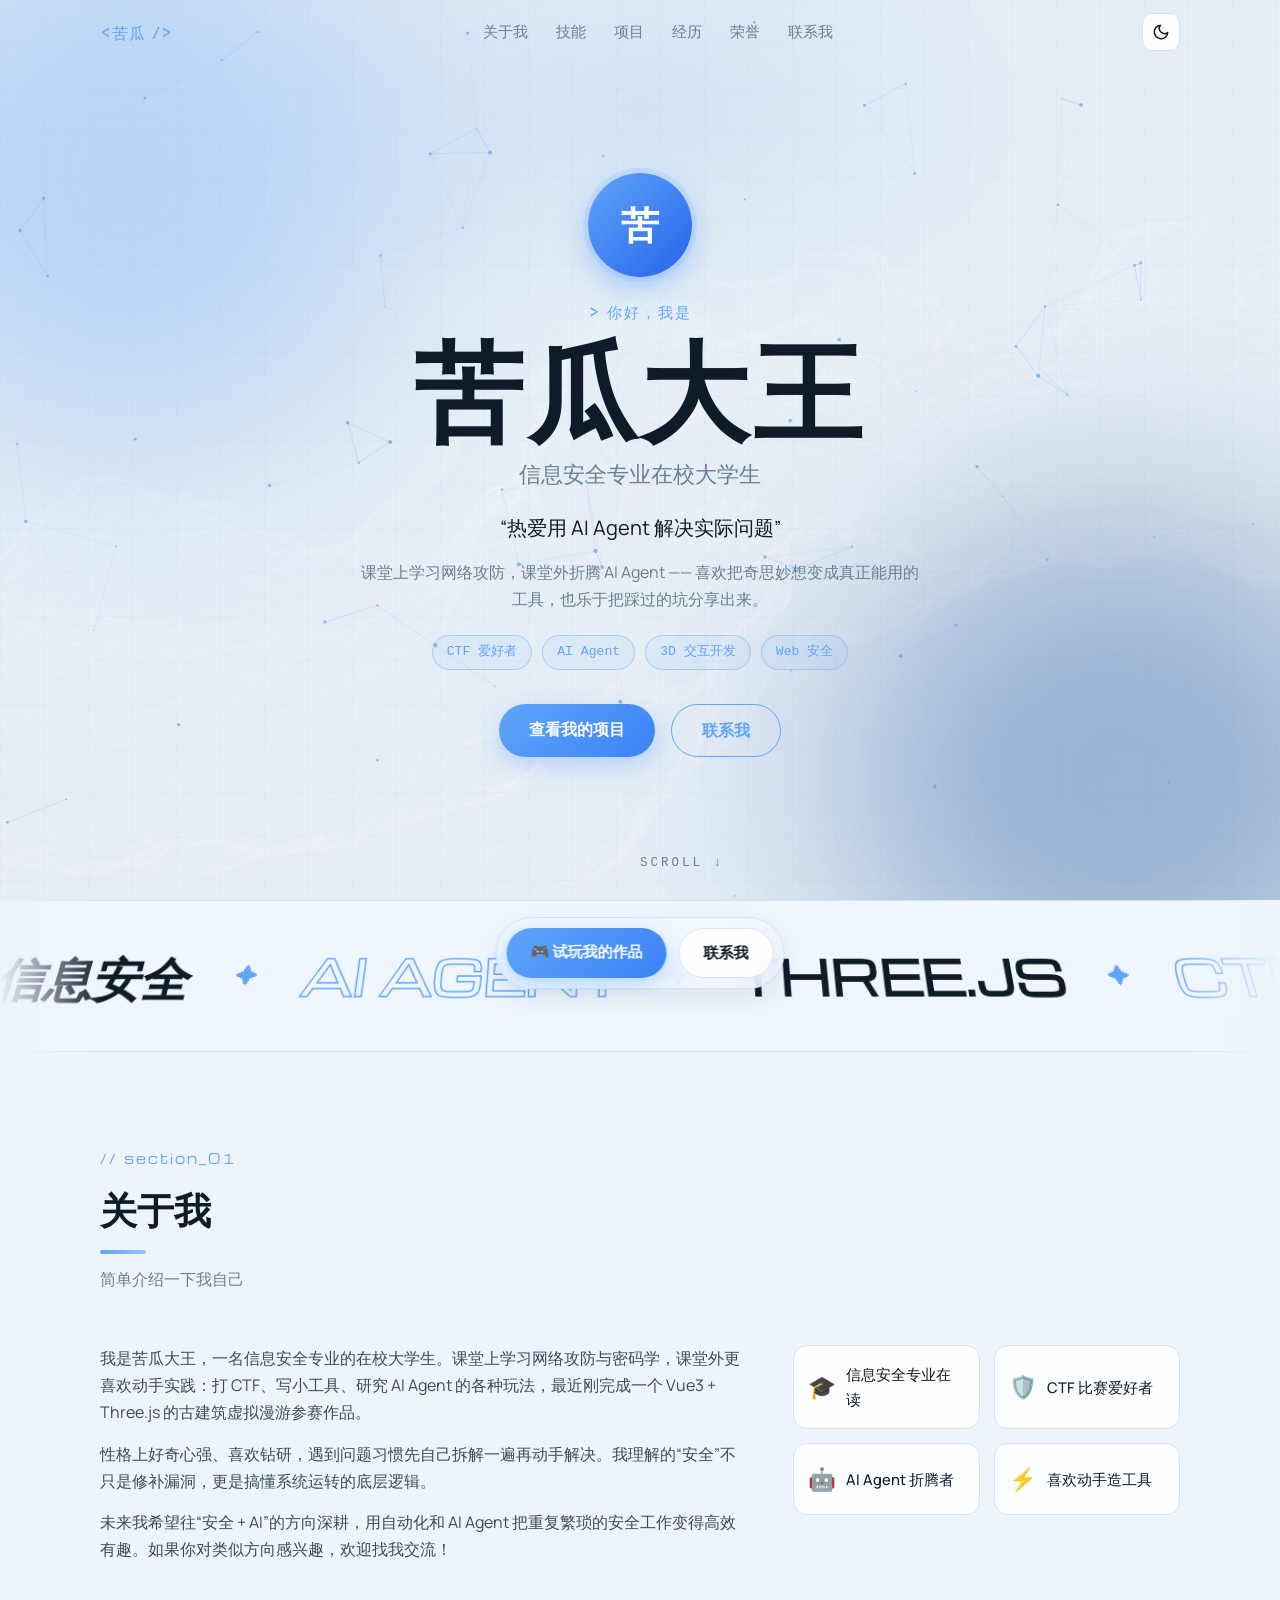
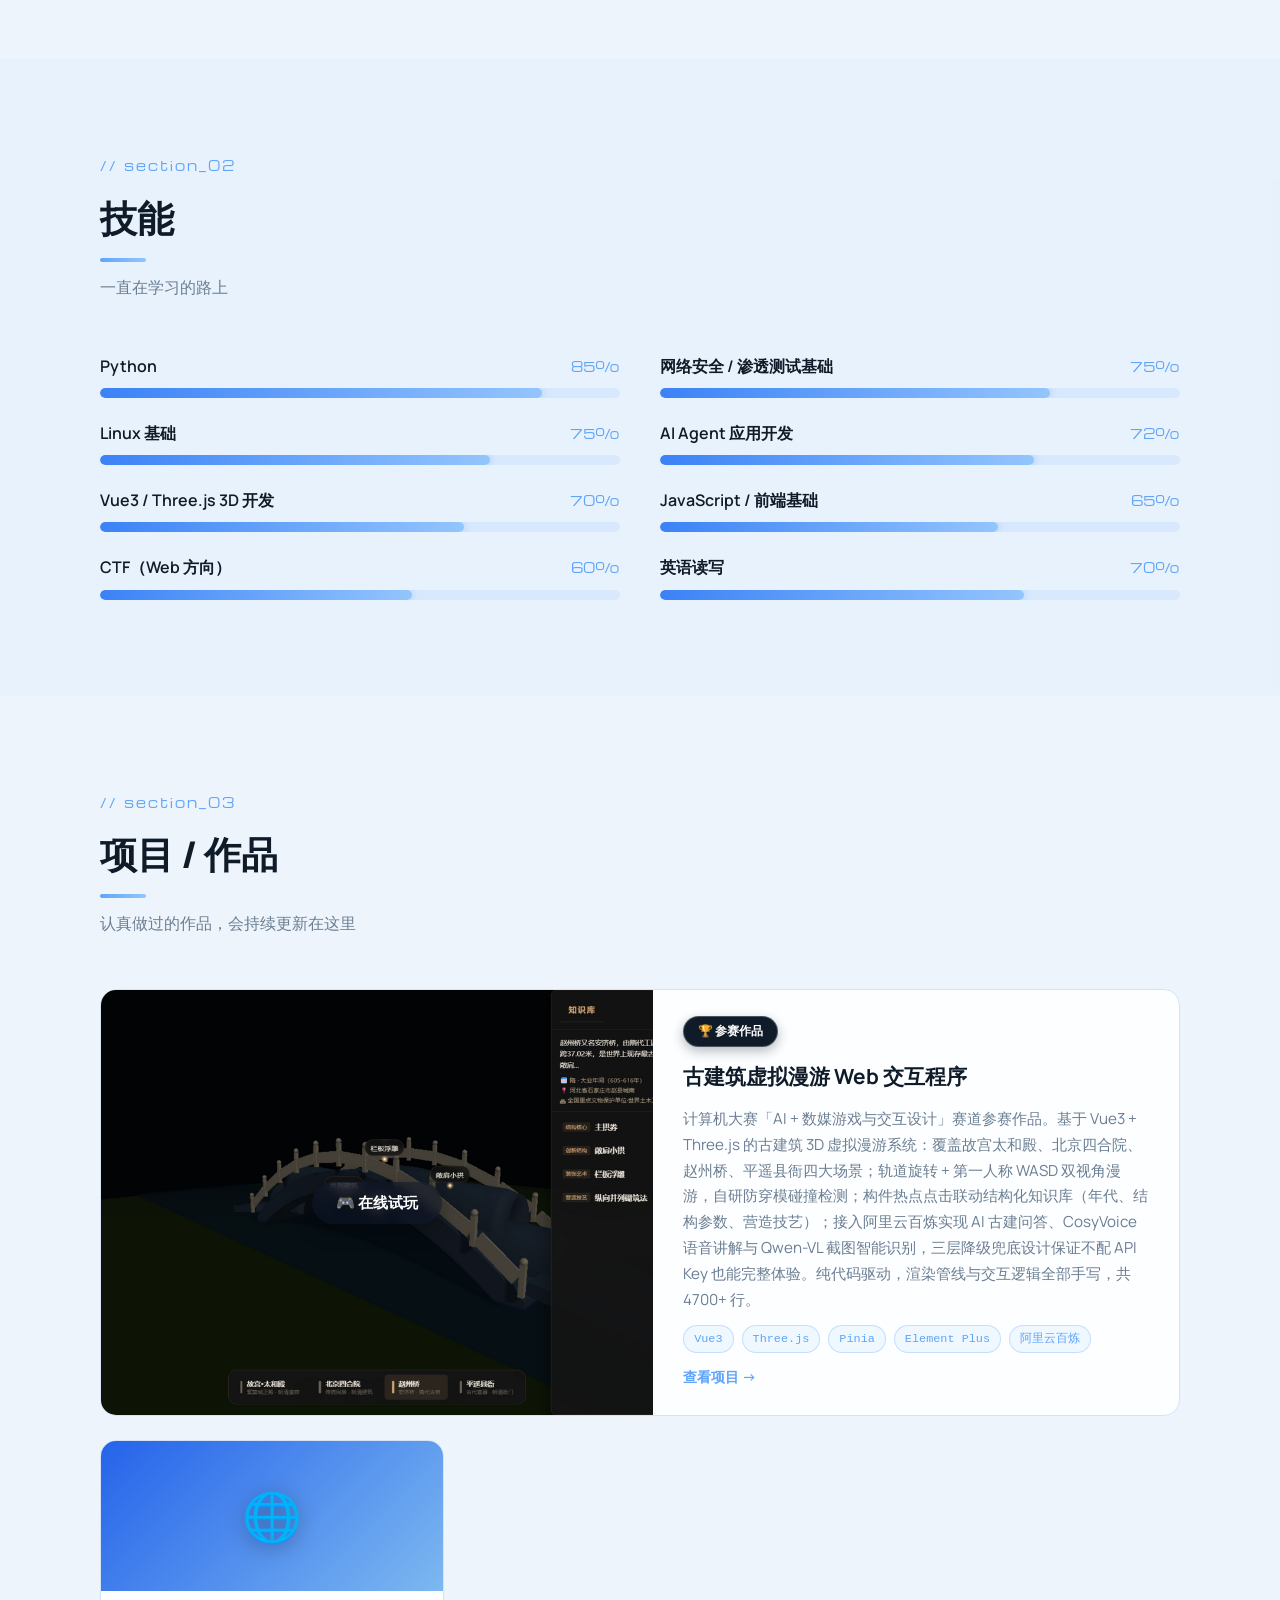
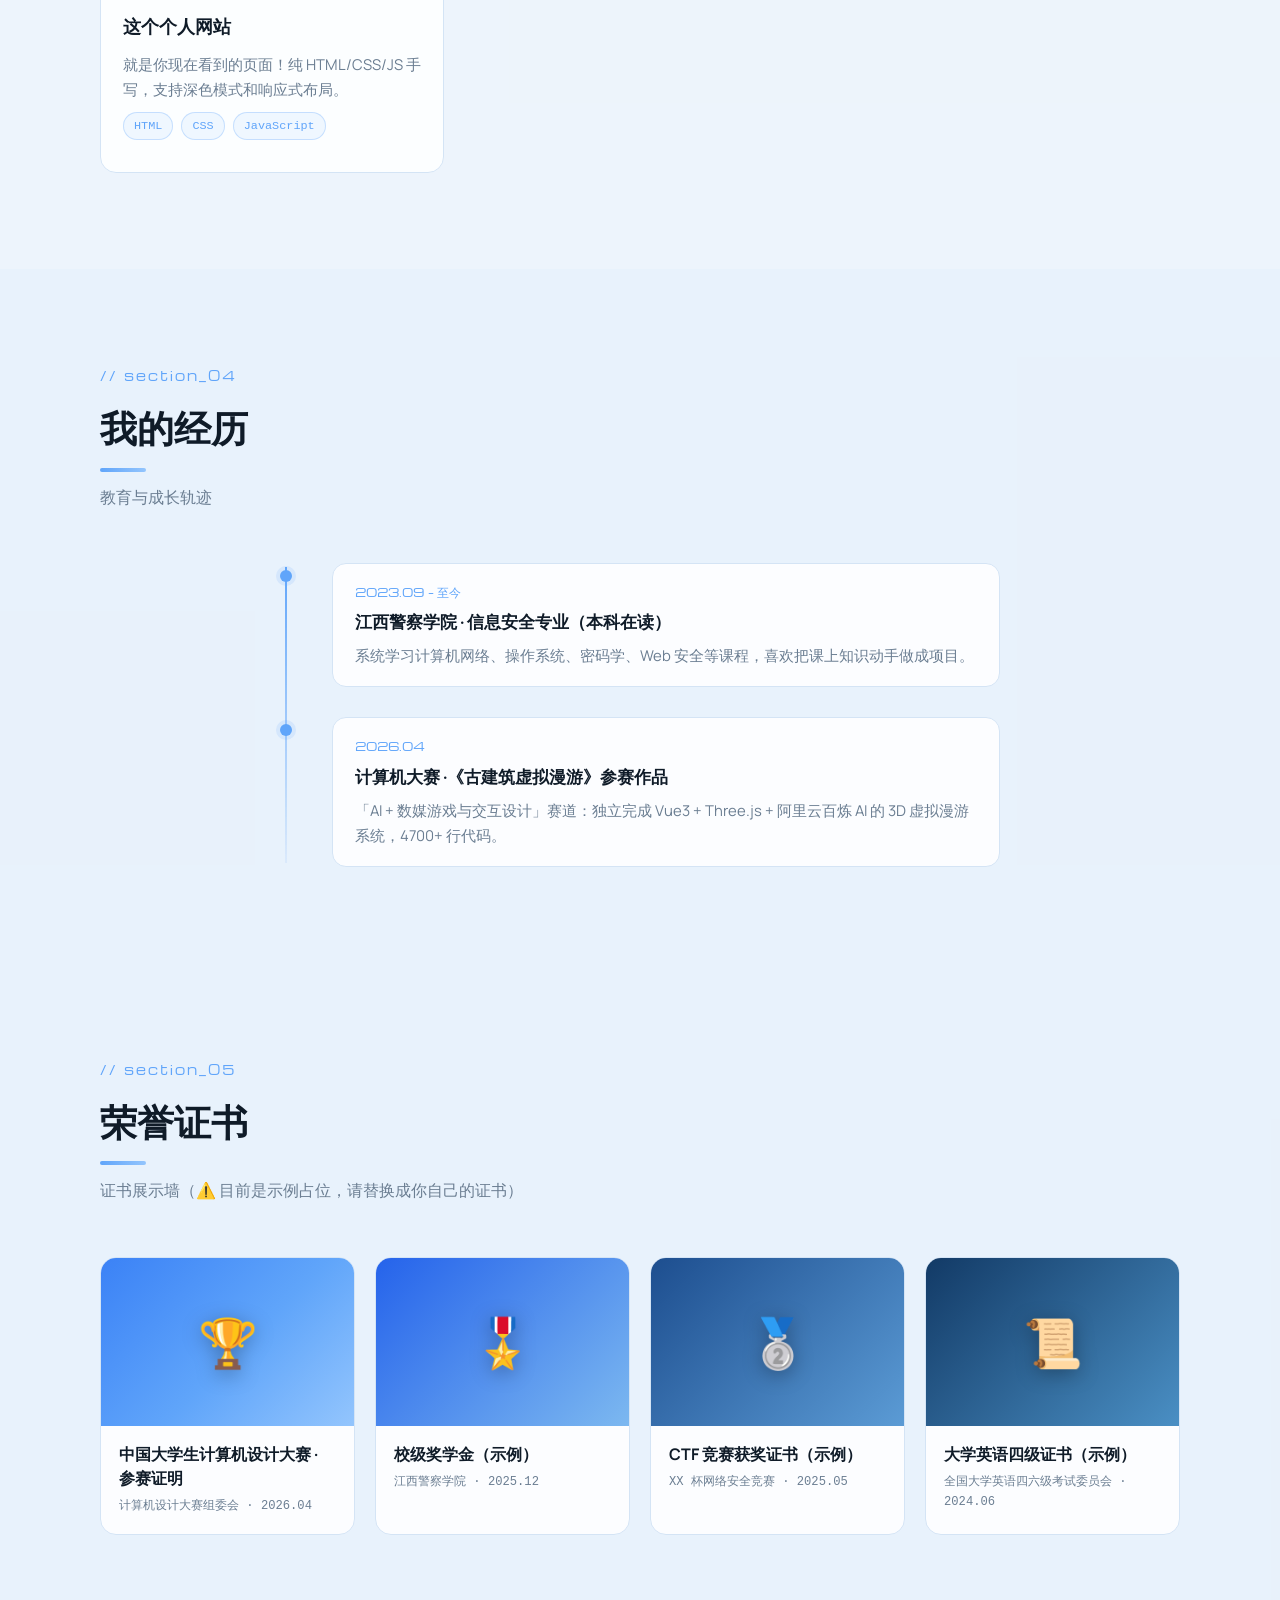
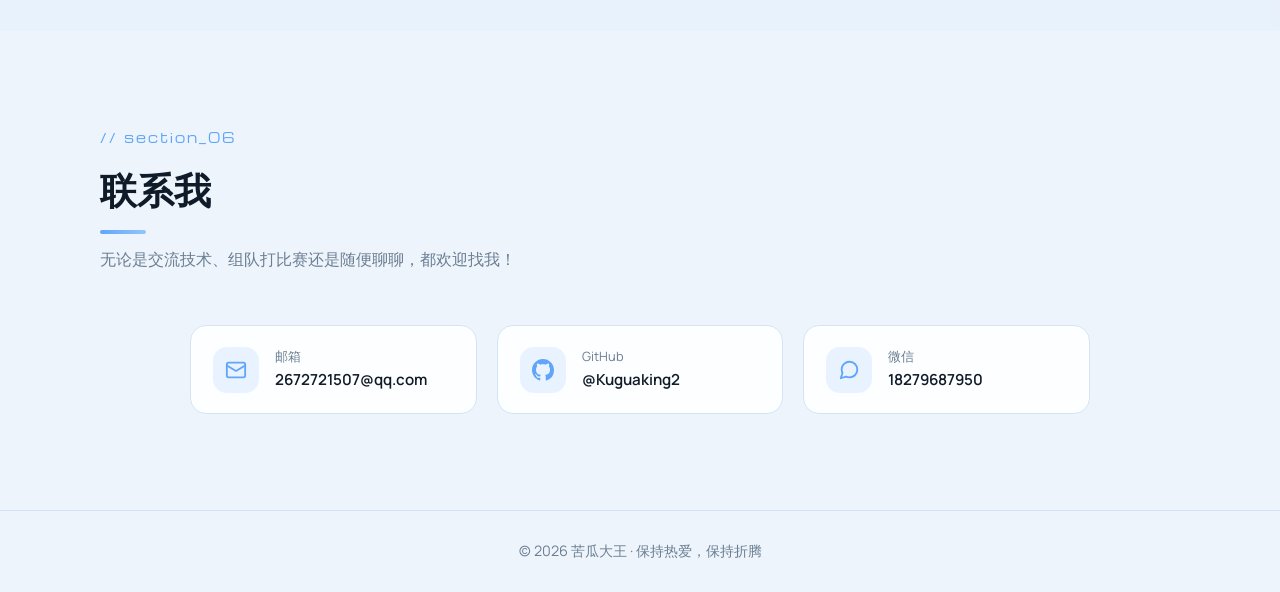
==== intro/index.html @ bbf7bdc8 "feat: 自我介绍站主题色改为淡蓝色系" ====
<!DOCTYPE html>
<html lang="zh-CN">
<head>
  <meta charset="UTF-8">
  <meta name="viewport" content="width=device-width, initial-scale=1.0">
  <!-- 页面描述：显示在搜索引擎结果里，JS 启动后会自动用 config 里的内容更新它 -->
  <meta name="description" content="苦瓜大王的个人主页 —— 信息安全专业在校大学生，热爱用 AI Agent 解决实际问题。">
  <title>苦瓜大王 · 个人主页</title>

  <!-- 网站图标：内嵌 SVG，不需要额外图片文件，想换颜色改 fill 里的 %2360A5FA -->
  <link rel="icon" href="data:image/svg+xml,<svg xmlns='http://www.w3.org/2000/svg' viewBox='0 0 100 100'><rect width='100' height='100' rx='22' fill='%2360A5FA'/><text x='50' y='70' font-size='54' text-anchor='middle' fill='%23fff' font-family='sans-serif'>苦</text></svg>">
  <!-- 浏览器地址栏主题色 -->
  <meta name="theme-color" content="#60A5FA">
  <!-- 展示字体（与 Inner Circle 同款）：Michroma 点缀标题、Manrope 英文正文 -->
  <!-- media="print" + onload 技巧：字体加载失败也不会阻塞页面渲染 -->
  <link rel="preconnect" href="https://fonts.googleapis.com">
  <link rel="preconnect" href="https://fonts.gstatic.com" crossorigin>
  <link href="https://fonts.googleapis.com/css2?family=Manrope:wght@400;600;700;800&family=Michroma&display=swap" rel="stylesheet" media="print" onload="this.media='all'">

  <!-- 在页面渲染前先确定深色/浅色模式，避免打开时颜色闪烁 -->
  <script>
    (function () {
      try {
        var saved = localStorage.getItem("theme");
        var theme = saved || (window.matchMedia("(prefers-color-scheme: dark)").matches ? "dark" : "light");
        document.documentElement.dataset.theme = theme;
      } catch (e) {
        document.documentElement.dataset.theme = "light";
      }
    })();
  </script>

  <link rel="stylesheet" href="css/style.css">
</head>
<body>

  <!-- 全站固定背景：地层熔岩地形（底层）+ 鼠标探照灯揭示层（复刻 Lithos 挖矿效果） -->
  <div class="site-bg" aria-hidden="true">
    <div class="site-bg-base"></div>
    <div class="site-bg-reveal"></div>
    <div class="site-bg-veil"></div>
  </div>

  <!-- ======================= 导航栏 ======================= -->
  <nav id="navbar">
    <div class="container nav-inner">
      <a href="#hero" class="logo mono" id="nav-logo"></a>
      <!-- 桌面端菜单（内容由 main.js 从 config.js 渲染） -->
      <ul class="nav-links" id="nav-links"></ul>
      <div class="nav-actions">
        <button id="theme-toggle" class="icon-btn" aria-label="切换深色/浅色模式">
          <!-- 太阳/月亮图标由 CSS 根据当前主题切换显示 -->
          <svg class="icon-sun" viewBox="0 0 24 24" fill="none" stroke="currentColor" stroke-width="2" stroke-linecap="round"><circle cx="12" cy="12" r="4"/><path d="M12 2v2M12 20v2M4.93 4.93l1.41 1.41M17.66 17.66l1.41 1.41M2 12h2M20 12h2M4.93 19.07l1.41-1.41M17.66 6.34l1.41-1.41"/></svg>
          <svg class="icon-moon" viewBox="0 0 24 24" fill="none" stroke="currentColor" stroke-width="2" stroke-linecap="round" stroke-linejoin="round"><path d="M21 12.79A9 9 0 1 1 11.21 3 7 7 0 0 0 21 12.79z"/></svg>
        </button>
        <button id="menu-toggle" class="icon-btn menu-btn" aria-label="打开菜单" aria-expanded="false">
          <span></span><span></span><span></span>
        </button>
      </div>
    </div>
    <!-- 手机端下拉菜单 -->
    <div class="mobile-menu" id="mobile-menu"></div>
  </nav>

  <!-- ======================= 首屏 Hero ======================= -->
  <header id="hero" class="hero">
    <div class="hero-blob blob-a" aria-hidden="true"></div>
    <div class="hero-blob blob-b" aria-hidden="true"></div>
    <canvas id="particles" aria-hidden="true"></canvas>
    <div class="container hero-content">
      <div class="avatar" id="avatar"></div>
      <p class="hero-greeting mono"></p>
      <h1 class="hero-name"></h1>
      <p class="hero-role"></p>
      <p class="hero-slogan"></p>
      <p class="hero-desc"></p>
      <div class="hero-tags mono" id="hero-tags"></div>
      <div class="hero-btns" id="hero-btns"></div>
    </div>
    <a class="scroll-down mono" href="#about" aria-label="向下滚动">SCROLL ↓</a>
  </header>

  <!-- 跑马灯滚筒：滚动进度驱动它转动（内容由 config.js 生成） -->
  <div class="marquee" aria-hidden="true">
    <div class="marquee-track" id="marquee-track"></div>
  </div>

  <main>
    <!-- ======================= 关于我 ======================= -->
    <section id="about" class="section">
      <div class="container">
        <div class="section-head reveal"></div>
        <div class="about-grid">
          <div class="about-text reveal" id="about-text"></div>
          <ul class="about-highlights reveal" id="about-highlights"></ul>
        </div>
      </div>
    </section>

    <!-- ======================= 技能 ======================= -->
    <section id="skills" class="section section-alt">
      <div class="container">
        <div class="section-head reveal"></div>
        <ul class="skills-grid" id="skills-list"></ul>
      </div>
    </section>

    <!-- ======================= 项目 / 作品 ======================= -->
    <section id="projects" class="section">
      <div class="container">
        <div class="section-head reveal"></div>
        <div class="projects-grid" id="projects-list"></div>
      </div>
    </section>

    <!-- ======================= 经历时间线 ======================= -->
    <section id="timeline" class="section section-alt">
      <div class="container">
        <div class="section-head reveal"></div>
        <ul class="timeline" id="timeline-list"></ul>
      </div>
    </section>

    <!-- ======================= 荣誉证书墙 ======================= -->
    <section id="honors" class="section section-alt">
      <div class="container">
        <div class="section-head reveal"></div>
        <div class="honors-grid" id="honors-list"></div>
      </div>
    </section>

    <!-- ======================= 联系我 ======================= -->
    <section id="contact" class="section">
      <div class="container">
        <div class="section-head reveal"></div>
        <div class="contact-grid" id="contact-list"></div>
      </div>
    </section>
  </main>

  <!-- ======================= 页脚 ======================= -->
  <footer class="footer">
    <div class="container">
      <p id="footer-text"></p>
    </div>
  </footer>

  <!-- 常驻操作条：滚过首屏后升起，核心按钮永远一键可达（内容由 config.js 生成） -->
  <div id="cta-bar" class="cta-bar"></div>

  <!-- 返回顶部按钮 -->
  <button id="back-to-top" aria-label="返回顶部">↑</button>

  <!-- 证书放大预览（灯箱）：点击带图证书卡片时打开 -->
  <div id="lightbox" class="lightbox" aria-hidden="true">
    <figure class="lightbox-body">
      <img id="lightbox-img" src="" alt="">
      <figcaption id="lightbox-caption" class="mono"></figcaption>
    </figure>
    <button id="lightbox-close" aria-label="关闭预览">×</button>
  </div>

  <!-- 先加载内容配置，再加载渲染脚本（顺序不能反） -->
  <script src="js/config.js"></script>
  <script src="js/main.js"></script>
</body>
</html>
---- intro/css/style.css ----
/* ======================================================================
   个人网站样式表
   目录：
   01. 主题变量（想换主色调，改这里的 --primary 就行）
   02. 基础重置与通用样式
   03. 导航栏
   04. 首屏 Hero（含粒子背景）
   05. 通用版块（标题 / 淡入动画）
   06. 关于我
   07. 技能
   08. 项目 / 作品
   09. 经历时间线
   10. 联系我
   11. 页脚 / 返回顶部
   12. 移动端适配
   ====================================================================== */

/* ========== 01. 主题变量 ========== */
:root {
  /* 品牌色（Inner Circle 同款亮粉） */
  --primary: #60A5FA;
  --primary-dark: #3B82F6;
  --primary-light: #93C5FD;

  /* 浅色模式配色（粉调半透明底，让地层背景透出来） */
  --bg: rgba(240, 247, 255, 0.66);
  --bg-soft: rgba(228, 240, 252, 0.6);
  --surface: rgba(255, 255, 255, 0.86);
  --bg-veil: rgba(240, 247, 255, 0.88);
  --text: #0F1B28;
  --text-soft: #3A4B5E;
  --muted: #6B7E92;
  --border: #D4E4F5;
  --nav-bg: rgba(240, 247, 255, 0.82);
  --glow: rgba(96, 165, 250, 0.14);
  --particle: #60A5FA;
  --shadow: 0 10px 30px rgba(15, 27, 40, 0.08);

  /* 字体：Manrope 正文（英文），Michroma 展示字体（编号/logo 等点缀） */
  --sans: "Manrope", -apple-system, BlinkMacSystemFont, "Segoe UI", "PingFang SC", "Microsoft YaHei", "Noto Sans SC", sans-serif;
  --mono: ui-monospace, "Cascadia Code", Consolas, Menlo, monospace;
  --display: "Michroma", var(--sans);
}

/* 深色模式配色（Inner Circle 原生暗夜粉，半透明底 + 地形背景） */
[data-theme="dark"] {
  --bg: rgba(8, 14, 24, 0.62);
  --bg-soft: rgba(12, 22, 36, 0.6);
  --surface: rgba(13, 24, 40, 0.82);
  --bg-veil: rgba(6, 12, 20, 0.52);
  --text: #E8F1FA;
  --text-soft: #C2D6EA;
  --muted: #8FA6BC;
  --border: #1E3248;
  --nav-bg: rgba(8, 14, 24, 0.8);
  --glow: rgba(96, 165, 250, 0.26);
  --particle: #93C5FD;
  --shadow: 0 10px 30px rgba(0, 0, 0, 0.5);
}

/* ========== 02. 基础重置与通用样式 ========== */
* { margin: 0; padding: 0; box-sizing: border-box; }

html {
  scroll-behavior: smooth;
  scroll-padding-top: 84px; /* 锚点跳转时留出固定导航栏的高度 */
  /* 兜底底色：背景图加载失败时也能正常显示 */
  background: #e8eef5;
}
html[data-theme="dark"] { background: #060d14; }

body {
  font-family: var(--sans);
  background: var(--bg);
  color: var(--text);
  line-height: 1.7;
  transition: background 0.3s ease, color 0.3s ease;
}

a { color: inherit; text-decoration: none; }
ul { list-style: none; }
img { max-width: 100%; display: block; }
.mono { font-family: var(--mono); }

.container { width: min(1080px, 92%); margin: 0 auto; }

::selection { background: rgba(96, 165, 250, 0.28); }

/* ========== 02.5 全站固定背景：地层熔岩地形 + 鼠标探照灯 ========== */
.site-bg { position: fixed; inset: 0; z-index: -1; }
.site-bg-base,
.site-bg-reveal,
.site-bg-veil {
  position: absolute;
  inset: 0;
  background-position: center;
  background-size: cover;
  background-repeat: no-repeat;
}
.site-bg-base { background-image: url("../images/terrain-base.jpg"); }
/* 揭示层：默认藏在鼠标探照灯之外，移到哪里就"挖开"哪里 */
.site-bg-reveal {
  background-image: url("../images/terrain-reveal.jpg");
  -webkit-mask-image: radial-gradient(circle 300px at var(--mx, -999px) var(--my, -999px),
    #000 0%, #000 38%, rgba(0, 0, 0, 0.75) 58%, rgba(0, 0, 0, 0.35) 76%, transparent 96%);
  mask-image: radial-gradient(circle 300px at var(--mx, -999px) var(--my, -999px),
    #000 0%, #000 38%, rgba(0, 0, 0, 0.75) 58%, rgba(0, 0, 0, 0.35) 76%, transparent 96%);
}
/* 柔光纱：保证文字在任何主题下都可读 */
.site-bg-veil { background: var(--bg-veil); }

/* ========== 03. 导航栏 ========== */
#navbar {
  position: fixed;
  inset: 0 0 auto 0;
  z-index: 100;
  background: transparent;
  border-bottom: 1px solid transparent;
  transition: background 0.3s ease, border-color 0.3s ease;
}
#navbar.scrolled {
  background: var(--nav-bg);
  backdrop-filter: blur(14px);
  -webkit-backdrop-filter: blur(14px);
  border-bottom-color: var(--border);
}
.nav-inner {
  display: flex;
  align-items: center;
  justify-content: space-between;
  height: 64px;
}
.logo { font-family: var(--display); font-weight: 400; font-size: 1rem; color: var(--primary); letter-spacing: 1px; }
.nav-links { display: flex; gap: 28px; }
.nav-links a { font-size: 0.95rem; color: var(--muted); position: relative; transition: color 0.2s; }
.nav-links a:hover { color: var(--primary); }
/* hover 时从左往右展开的下划线 */
.nav-links a::after {
  content: "";
  position: absolute;
  left: 0;
  bottom: -6px;
  width: 0;
  height: 2px;
  background: var(--primary);
  border-radius: 2px;
  transition: width 0.25s ease;
}
.nav-links a:hover::after { width: 100%; }

.nav-actions { display: flex; align-items: center; gap: 10px; }
.icon-btn {
  display: grid;
  place-items: center;
  width: 38px;
  height: 38px;
  border: 1px solid var(--border);
  border-radius: 10px;
  background: var(--surface);
  color: var(--text);
  cursor: pointer;
  transition: color 0.2s, border-color 0.2s, transform 0.2s;
}
.icon-btn:hover { color: var(--primary); border-color: var(--primary); transform: translateY(-1px); }
.icon-btn svg { width: 18px; height: 18px; }

/* 太阳/月亮图标随主题切换显示 */
#theme-toggle .icon-sun { display: none; }
#theme-toggle .icon-moon { display: block; }
[data-theme="dark"] #theme-toggle .icon-sun { display: block; }
[data-theme="dark"] #theme-toggle .icon-moon { display: none; }

/* 汉堡按钮（仅手机端显示） */
.menu-btn { display: none; flex-direction: column; gap: 4px; padding: 0; }
.menu-btn span {
  display: block;
  width: 16px;
  height: 2px;
  background: currentColor;
  border-radius: 2px;
  transition: transform 0.25s, opacity 0.25s;
}
.menu-btn.open span:nth-child(1) { transform: translateY(6px) rotate(45deg); }
.menu-btn.open span:nth-child(2) { opacity: 0; }
.menu-btn.open span:nth-child(3) { transform: translateY(-6px) rotate(-45deg); }

/* 手机端下拉菜单 */
.mobile-menu {
  display: none;
  background: var(--nav-bg);
  backdrop-filter: blur(14px);
  -webkit-backdrop-filter: blur(14px);
  border-bottom: 1px solid var(--border);
}
.mobile-menu.open { display: block; animation: fade-down 0.25s ease; }
@keyframes fade-down {
  from { opacity: 0; transform: translateY(-8px); }
  to   { opacity: 1; transform: none; }
}
.mobile-links { padding: 8px 0 16px; }
.mobile-links a { display: block; padding: 12px 4%; color: var(--text); }
.mobile-links a:hover { color: var(--primary); background: var(--glow); }

/* ========== 04. 首屏 Hero ========== */
.hero {
  position: relative;
  min-height: 100vh;
  min-height: 100svh;
  display: flex;
  align-items: center;
  justify-content: center;
  text-align: center;
  overflow: hidden;
  /* 科技感网格背景（粉调） */
  background-image:
    linear-gradient(rgba(96, 165, 250, 0.05) 1px, transparent 1px),
    linear-gradient(90deg, rgba(96, 165, 250, 0.05) 1px, transparent 1px);
  background-size: 44px 44px;
}
/* 顶部光晕 */
.hero::before {
  content: "";
  position: absolute;
  inset: 0;
  background:
    radial-gradient(560px 320px at 50% 12%, var(--glow), transparent 70%),
    radial-gradient(700px 420px at 85% 85%, var(--glow), transparent 70%);
  pointer-events: none;
}
#particles { position: absolute; inset: 0; width: 100%; height: 100%; opacity: calc(1 - var(--scroll-progress, 0) * 0.85); }
.hero-content {
  position: relative;
  z-index: 1;
  padding: 120px 0 90px;
  /* 入场动画：只在首次加载时播放（backwards，结束后交还给滚动驱动） */
  animation: hero-in 0.9s cubic-bezier(0.22, 1, 0.36, 1) backwards;
  /* 核心滚动动效：透明度 / 上移 / 缩小 / 模糊 全部由 --scroll-progress 单一数值驱动 */
  opacity: calc(1 - var(--scroll-progress, 0) * 1.25);
  transform: translateY(calc(var(--scroll-progress, 0) * -16vh)) scale(calc(1 - var(--scroll-progress, 0) * 0.06));
  filter: blur(calc(var(--scroll-progress, 0) * 6px));
}
@keyframes hero-in {
  from { opacity: 0; transform: translateY(44px); }
  to   { opacity: 1; transform: translateY(0); }
}

.avatar {
  width: 104px;
  height: 104px;
  margin: 0 auto 22px;
  display: grid;
  place-items: center;
  font-size: 2.4rem;
  font-weight: 700;
  color: #fff;
  border-radius: 50%;
  background: linear-gradient(135deg, var(--primary), #2563EB);
  box-shadow: 0 0 0 5px var(--glow), 0 12px 30px rgba(96, 165, 250, 0.45);
  overflow: hidden;
}
.avatar img { width: 100%; height: 100%; object-fit: cover; }

.hero-greeting { font-family: var(--display); color: var(--primary); font-size: 0.92rem; margin-bottom: 10px; letter-spacing: 2px; }
.hero-name {
  font-size: clamp(3rem, 10vw, 6.8rem); /* 首屏围绕大字构建 */
  font-weight: 900;
  letter-spacing: 4px;
  line-height: 1.05;
}
.hero-role { font-size: clamp(1.05rem, 2.6vw, 1.35rem); color: var(--muted); margin-top: 8px; font-weight: 500; }
.hero-slogan { margin-top: 18px; font-size: clamp(1.05rem, 2.4vw, 1.25rem); }
.hero-desc { max-width: 560px; margin: 14px auto 0; color: var(--muted); }

.hero-tags { margin-top: 22px; display: flex; justify-content: center; flex-wrap: wrap; gap: 10px; }
.hero-tags span {
  font-size: 0.82rem;
  padding: 5px 14px;
  border-radius: 999px;
  color: var(--primary);
  border: 1px solid rgba(96, 165, 250, 0.4);
  background: rgba(96, 165, 250, 0.08);
}
.hero-btns { margin-top: 34px; display: flex; justify-content: center; gap: 16px; flex-wrap: wrap; }

.btn {
  display: inline-block;
  padding: 12px 30px;
  border-radius: 999px; /* 药丸形按钮，Inner Circle 同款 */
  font-size: 1rem;
  font-weight: 600;
  transition: transform 0.2s ease, box-shadow 0.2s ease, background 0.2s ease;
}
.btn:hover { transform: translateY(-2px); }
.btn-primary {
  color: #fff;
  background: linear-gradient(135deg, var(--primary), var(--primary-dark));
  box-shadow: 0 8px 24px rgba(96, 165, 250, 0.4);
}
.btn-primary:hover { box-shadow: 0 12px 30px rgba(96, 165, 250, 0.5); }
.btn-ghost { color: var(--primary); border: 1.5px solid var(--primary); }
.btn-ghost:hover { background: rgba(96, 165, 250, 0.1); }

.scroll-down {
  position: absolute;
  bottom: 26px;
  left: 50%;
  z-index: 1;
  font-size: 0.78rem;
  letter-spacing: 3px;
  color: var(--muted);
  opacity: calc(1 - var(--scroll-progress, 0) * 2.5); /* 开始滚动就淡出 */
  animation: bob 2s ease-in-out infinite;
}
@keyframes bob {
  0%, 100% { transform: translate(-50%, 0); }
  50%      { transform: translate(-50%, 8px); }
}

/* 首屏光斑背景：缓慢漂移的粉/深红渐变，替代视频背景的流动感 */
.hero-blob {
  position: absolute;
  width: 44vw;
  height: 44vw;
  min-width: 420px;
  min-height: 420px;
  border-radius: 50%;
  filter: blur(100px);
  opacity: 0.32;
  pointer-events: none;
  animation: drift 22s ease-in-out infinite alternate;
}
.blob-a { background: var(--primary); top: -12%; left: -12%; }
.blob-b { background: #1D4E8F; bottom: -18%; right: -10%; animation-delay: -11s; }
@keyframes drift {
  from { transform: translate(0, 0) scale(1); }
  to   { transform: translate(6vw, 4vh) scale(1.15); }
}

/* 跑马灯滚筒：由 --page-progress 驱动转动，rotateX 营造圆柱滚筒视角 */
.marquee {
  overflow: hidden;
  padding: 34px 0;
  perspective: 500px;
  background: var(--bg);
  border-block: 1px solid var(--border);
  -webkit-mask-image: linear-gradient(90deg, transparent, #000 8%, #000 92%, transparent);
  mask-image: linear-gradient(90deg, transparent, #000 8%, #000 92%, transparent);
}
.marquee-track {
  display: flex;
  align-items: center;
  gap: 44px;
  width: max-content;
  padding-right: 44px;
  transform: rotateX(14deg) translateX(calc(var(--page-progress, 0) * -50%));
  will-change: transform;
}
.mq-item {
  font-family: var(--display);
  font-weight: 600;
  font-size: clamp(1.7rem, 4.2vw, 3rem);
  white-space: nowrap;
  color: var(--text);
}
.mq-item.alt { color: transparent; -webkit-text-stroke: 1.5px var(--primary); }
.mq-star { color: var(--primary); font-size: 1.4rem; }

/* 常驻操作条：滚过首屏 60% 后从底部升起，核心按钮始终可达 */
.cta-bar {
  position: fixed;
  left: 50%;
  bottom: 26px;
  z-index: 95;
  display: flex;
  gap: 12px;
  padding: 10px;
  border-radius: 999px;
  background: var(--nav-bg);
  backdrop-filter: blur(14px);
  -webkit-backdrop-filter: blur(14px);
  border: 1px solid var(--border);
  box-shadow: var(--shadow);
  transform: translate(-50%, 160%);
  transition: transform 0.55s cubic-bezier(0.22, 1, 0.36, 1);
}
.cta-bar.rise { transform: translate(-50%, 0); }
.cta-btn {
  display: inline-block;
  padding: 11px 24px;
  border-radius: 999px;
  font-size: 0.95rem;
  font-weight: 700;
  transition: transform 0.2s ease, box-shadow 0.2s ease;
}
.cta-btn:hover { transform: translateY(-2px); }
.cta-btn.primary {
  color: #fff;
  background: linear-gradient(135deg, var(--primary), var(--primary-dark));
  box-shadow: 0 6px 18px rgba(96, 165, 250, 0.4);
}
.cta-btn.ghost { color: var(--text); border: 1.5px solid var(--border); background: var(--surface); }

/* ========== 05. 通用版块 ========== */
.section { padding: 96px 0; }
.section-alt { background: var(--bg-soft); transition: background 0.3s ease; }

.section-head { margin-bottom: 52px; }
.section-tag { font-family: var(--display); color: var(--primary); font-size: 0.8rem; letter-spacing: 2px; margin-bottom: 10px; }
.section-head h2 {
  font-size: clamp(1.7rem, 4vw, 2.3rem);
  font-weight: 800;
  position: relative;
  display: inline-block;
  padding-bottom: 12px;
}
/* 标题下的渐变短横线 */
.section-head h2::after {
  content: "";
  position: absolute;
  left: 0;
  bottom: 0;
  width: 46px;
  height: 4px;
  border-radius: 2px;
  background: linear-gradient(90deg, var(--primary), var(--primary-light));
}
.section-sub { margin-top: 12px; color: var(--muted); }

/* 滚动淡入动画：JS 给元素加 .visible 类时触发 */
.reveal {
  opacity: 0;
  transform: translateY(26px);
  transition: opacity 0.7s ease var(--d, 0s), transform 0.7s ease var(--d, 0s);
}
.reveal.visible { opacity: 1; transform: none; }

/* ========== 06. 关于我 ========== */
.about-grid {
  display: grid;
  grid-template-columns: 1.25fr 0.75fr;
  gap: 48px;
  align-items: start;
}
.about-text p { margin-bottom: 14px; color: var(--text-soft); }
.about-text p:last-child { margin-bottom: 0; }

.about-highlights { display: grid; grid-template-columns: repeat(2, 1fr); gap: 14px; }
.highlight-card {
  display: flex;
  align-items: center;
  gap: 10px;
  padding: 16px 14px;
  background: var(--surface);
  border: 1px solid var(--border);
  border-radius: 14px;
  font-size: 0.92rem;
  font-weight: 500;
  transition: transform 0.25s ease, box-shadow 0.25s ease, border-color 0.25s ease;
}
.highlight-card:hover { transform: translateY(-3px); border-color: var(--primary); box-shadow: var(--shadow); }
.highlight-icon { font-size: 1.4rem; }

/* ========== 07. 技能 ========== */
.skills-grid { display: grid; grid-template-columns: repeat(2, 1fr); gap: 22px 40px; }
.skill-head { display: flex; justify-content: space-between; align-items: baseline; margin-bottom: 8px; }
.skill-name { font-weight: 600; }
.skill-num { font-family: var(--display); color: var(--primary); font-size: 0.8rem; }
.skill-bar {
  height: 10px;
  border-radius: 999px;
  overflow: hidden;
  background: rgba(96, 165, 250, 0.12);
}
.skill-fill {
  height: 100%;
  width: 0; /* 进入视口后才变成 --level，形成填充动画 */
  border-radius: inherit;
  background: linear-gradient(90deg, var(--primary-dark), var(--primary-light));
  box-shadow: 0 0 10px rgba(96, 165, 250, 0.5);
  transition: width 1.1s cubic-bezier(0.25, 1, 0.4, 1) 0.15s;
}
.reveal.visible .skill-fill { width: var(--level); }

/* ========== 08. 项目 / 作品 ========== */
.projects-grid {
  display: grid;
  grid-template-columns: repeat(auto-fill, minmax(300px, 1fr));
  gap: 24px;
}
.proj-card {
  display: flex;
  flex-direction: column;
  background: var(--surface);
  border: 1px solid var(--border);
  border-radius: 16px;
  overflow: hidden;
  /* 前 4 行 = 淡入动画（带交错延迟），后 2 行 = hover 效果 */
  transition:
    opacity 0.7s ease var(--d, 0s),
    transform 0.7s ease var(--d, 0s),
    translate 0.25s ease,
    border-color 0.25s ease,
    box-shadow 0.25s ease;
}
.proj-card:hover { translate: 0 -6px; border-color: var(--primary); box-shadow: var(--shadow); }

/* 重点作品：通栏大卡片，左图右文 */
.proj-card.featured { grid-column: 1 / -1; display: grid; grid-template-columns: 1.05fr 1fr; }
.proj-card.featured .proj-media { height: 100%; min-height: 240px; font-size: 4.5rem; }
.proj-card.featured .proj-body { padding: 26px 30px; gap: 12px; justify-content: center; }
.proj-card.featured .proj-body h3 { font-size: 1.3rem; }
.proj-card.featured .proj-body p { font-size: 0.95rem; }
.proj-badge {
  align-self: flex-start;
  font-size: 0.75rem;
  font-weight: 700;
  padding: 4px 14px;
  border-radius: 999px;
  color: #fff;
  background: #0F1B28; /* 黑色药丸徽章，呼应 Inner Circle 的黑色元素 */
  border: 1px solid rgba(255, 255, 255, 0.25);
  box-shadow: 0 4px 12px rgba(15, 27, 40, 0.3);
}

/* 卡片内嵌"在线试玩"：点击后配图变成可交互的 iframe */
.play-btn {
  position: absolute;
  left: 50%;
  top: 50%;
  transform: translate(-50%, -50%);
  padding: 10px 24px;
  border: none;
  border-radius: 999px;
  font-size: 0.95rem;
  font-weight: 700;
  font-family: inherit;
  color: #fff;
  cursor: pointer;
  background: rgba(15, 23, 42, 0.55);
  backdrop-filter: blur(6px);
  -webkit-backdrop-filter: blur(6px);
  box-shadow: 0 6px 20px rgba(0, 0, 0, 0.35);
  transition: transform 0.2s ease, background 0.2s ease;
}
.play-btn:hover { transform: translate(-50%, -50%) scale(1.07); background: rgba(37, 99, 235, 0.9); }
.play-iframe { width: 100%; height: 100%; border: 0; display: block; background: #11010A; }
.proj-card.playing .proj-media { height: 480px; }

/* 卡片头图：默认粉红渐变，后面的卡片换不同颜色（同色系） */
.proj-media {
  position: relative; /* 给"在线试玩"按钮提供定位基准 */
  height: 150px;
  display: grid;
  place-items: center;
  font-size: 3rem;
  background: linear-gradient(135deg, #3B82F6, #60A5FA 55%, #93C5FD);
}
.proj-card:nth-child(4n + 2) .proj-media { background: linear-gradient(135deg, #2563EB, #7CB8F0); }
.proj-card:nth-child(4n + 3) .proj-media { background: linear-gradient(135deg, #1D4E8F, #5B9BD5); }
.proj-card:nth-child(4n + 4) .proj-media { background: linear-gradient(135deg, #123A66, #4A8FC4); }
.proj-emoji { filter: drop-shadow(0 4px 10px rgba(0, 0, 0, 0.3)); }
.proj-img { width: 100%; height: 100%; object-fit: cover; }

.proj-body { padding: 20px 22px 22px; display: flex; flex-direction: column; gap: 10px; flex: 1; }
.proj-body h3 { font-size: 1.12rem; font-weight: 700; }
.proj-body p { font-size: 0.93rem; color: var(--muted); flex: 1; }
.proj-tags { display: flex; flex-wrap: wrap; gap: 8px; }
.tag {
  font-family: var(--mono);
  font-size: 0.74rem;
  padding: 3px 10px;
  border-radius: 999px;
  color: var(--primary);
  background: rgba(96, 165, 250, 0.08);
  border: 1px solid rgba(96, 165, 250, 0.3);
}
.proj-links { display: flex; gap: 18px; }
.proj-link { font-size: 0.9rem; font-weight: 600; color: var(--primary); }
.proj-link:hover { text-decoration: underline; }

/* ========== 09. 经历时间线 ========== */
.timeline { position: relative; max-width: 720px; margin: 0 auto; padding-left: 30px; }
/* 左侧渐变竖线 */
.timeline::before {
  content: "";
  position: absolute;
  left: 5px;
  top: 4px;
  bottom: 4px;
  width: 2px;
  background: linear-gradient(to bottom, var(--primary), rgba(96, 165, 250, 0.1));
}
.tl-item { position: relative; padding: 0 0 30px 22px; }
.tl-item:last-child { padding-bottom: 0; }
.tl-dot {
  position: absolute;
  left: -30px;
  top: 7px;
  width: 12px;
  height: 12px;
  border-radius: 50%;
  background: var(--primary);
  box-shadow: 0 0 0 4px var(--glow);
}
.tl-card {
  background: var(--surface);
  border: 1px solid var(--border);
  border-radius: 14px;
  padding: 18px 22px;
  transition: translate 0.25s ease, border-color 0.25s ease, box-shadow 0.25s ease;
}
.tl-card:hover { translate: 0 -3px; border-color: var(--primary); box-shadow: var(--shadow); }
.tl-time { font-family: var(--display); color: var(--primary); font-size: 0.76rem; margin-bottom: 6px; }
.tl-card h3 { font-size: 1.05rem; margin-bottom: 6px; }
.tl-card p:last-child { color: var(--muted); font-size: 0.93rem; }

/* ========== 10. 联系我 ========== */
.contact-grid {
  display: grid;
  grid-template-columns: repeat(auto-fit, minmax(260px, 1fr));
  gap: 20px;
  max-width: 900px;
  margin: 0 auto;
}
.contact-card {
  display: flex;
  align-items: center;
  gap: 16px;
  background: var(--surface);
  border: 1px solid var(--border);
  border-radius: 16px;
  padding: 20px 22px;
  transition:
    opacity 0.7s ease var(--d, 0s),
    transform 0.7s ease var(--d, 0s),
    translate 0.25s ease,
    border-color 0.25s ease,
    box-shadow 0.25s ease;
}
.contact-card:hover { translate: 0 -4px; border-color: var(--primary); box-shadow: var(--shadow); }
.contact-icon {
  width: 46px;
  height: 46px;
  flex: none;
  display: grid;
  place-items: center;
  border-radius: 14px;
  color: var(--primary);
  background: rgba(96, 165, 250, 0.12);
}
.contact-icon svg { width: 22px; height: 22px; }
.contact-text { display: flex; flex-direction: column; min-width: 0; }
.contact-label { font-size: 0.8rem; color: var(--muted); }
.contact-value { font-weight: 600; font-size: 0.95rem; word-break: break-all; }

/* ========== 10. 荣誉证书墙 ========== */
.honors-grid {
  display: grid;
  grid-template-columns: repeat(auto-fill, minmax(250px, 1fr));
  gap: 20px;
}
.honor-card {
  display: flex;
  flex-direction: column;
  background: var(--surface);
  border: 1px solid var(--border);
  border-radius: 16px;
  overflow: hidden;
  /* 前两组 = 淡入动画（带交错延迟），后三组 = hover 效果 */
  transition:
    opacity 0.7s ease var(--d, 0s),
    transform 0.7s ease var(--d, 0s),
    translate 0.25s ease,
    border-color 0.25s ease,
    box-shadow 0.25s ease;
}
.honor-card:hover { translate: 0 -5px; border-color: var(--primary); box-shadow: var(--shadow); }
.honor-card.has-img { cursor: zoom-in; }

.honor-media {
  position: relative;
  height: 168px;
  display: grid;
  place-items: center;
  font-size: 3rem;
  background: linear-gradient(135deg, #3B82F6, #60A5FA 55%, #93C5FD);
}
.honor-card:nth-child(4n + 2) .honor-media { background: linear-gradient(135deg, #2563EB, #7CB8F0); }
.honor-card:nth-child(4n + 3) .honor-media { background: linear-gradient(135deg, #1D4E8F, #5B9BD5); }
.honor-card:nth-child(4n + 4) .honor-media { background: linear-gradient(135deg, #123A66, #4A8FC4); }
.honor-emoji { filter: drop-shadow(0 4px 10px rgba(0, 0, 0, 0.3)); }
.honor-img { width: 100%; height: 100%; object-fit: cover; }
.honor-zoom-hint {
  position: absolute;
  right: 10px;
  bottom: 10px;
  font-size: 0.72rem;
  padding: 4px 12px;
  border-radius: 999px;
  color: #fff;
  background: rgba(8, 14, 24, 0.55);
  backdrop-filter: blur(4px);
  -webkit-backdrop-filter: blur(4px);
}
.honor-body { padding: 16px 18px 18px; }
.honor-body h3 { font-size: 1rem; font-weight: 700; line-height: 1.5; }
.honor-meta { font-size: 0.76rem; color: var(--muted); margin-top: 6px; }

/* 证书灯箱：点击带图卡片后全屏预览 */
.lightbox {
  position: fixed;
  inset: 0;
  z-index: 200;
  display: none;
  place-items: center;
  padding: 24px;
}
.lightbox.open { display: grid; }
.lightbox::before {
  content: "";
  position: absolute;
  inset: 0;
  background: rgba(8, 14, 24, 0.88);
  backdrop-filter: blur(6px);
  -webkit-backdrop-filter: blur(6px);
}
.lightbox-body {
  position: relative;
  z-index: 1;
  max-width: min(920px, 92vw);
}
.lightbox-body img {
  max-width: 100%;
  max-height: 76vh;
  border-radius: 14px;
  box-shadow: 0 24px 80px rgba(0, 0, 0, 0.6);
}
#lightbox-caption { text-align: center; color: #fff; font-size: 0.9rem; margin-top: 16px; }
#lightbox-close {
  position: absolute;
  top: 20px;
  right: 24px;
  z-index: 2;
  width: 44px;
  height: 44px;
  border: 1px solid rgba(255, 255, 255, 0.3);
  border-radius: 50%;
  background: rgba(255, 255, 255, 0.08);
  color: #fff;
  font-size: 1.4rem;
  cursor: pointer;
  transition: background 0.2s ease, transform 0.2s ease;
}
#lightbox-close:hover { background: var(--primary); transform: rotate(90deg); }

/* ========== 11. 页脚 / 返回顶部 ========== */
.footer {
  border-top: 1px solid var(--border);
  padding: 28px 0;
  text-align: center;
  color: var(--muted);
  font-size: 0.9rem;
}

#back-to-top {
  position: fixed;
  right: 22px;
  bottom: 22px;
  z-index: 90;
  width: 44px;
  height: 44px;
  border-radius: 12px;
  border: 1px solid var(--border);
  background: var(--surface);
  color: var(--primary);
  font-size: 1.15rem;
  cursor: pointer;
  box-shadow: var(--shadow);
  opacity: 0;
  visibility: hidden;
  transform: translateY(10px);
  transition: opacity 0.3s ease, transform 0.3s ease, visibility 0.3s;
}
#back-to-top.show { opacity: 1; visibility: visible; transform: none; }
#back-to-top:hover { background: var(--primary); color: #fff; }

/* ========== 12. 移动端适配 ========== */
@media (max-width: 860px) {
  .nav-links { display: none; }
  .menu-btn { display: flex; }
  .about-grid { grid-template-columns: 1fr; gap: 32px; }
  .skills-grid { grid-template-columns: 1fr; }
  .section { padding: 72px 0; }
  /* 小屏幕上通栏卡片恢复上下结构 */
  .proj-card.featured { grid-template-columns: 1fr; }
  .proj-card.featured .proj-media { min-height: 0; height: 160px; font-size: 3.4rem; }
  .proj-card.playing .proj-media { height: 360px; }
}

@media (max-width: 520px) {
  .about-highlights { grid-template-columns: 1fr; }
  /* 小屏幕上两个按钮竖排铺满 */
  .hero-btns .btn { width: 100%; max-width: 320px; }
  /* 给常驻操作条腾出位置 */
  #back-to-top { bottom: 96px; }
  .cta-bar { width: calc(100% - 28px); justify-content: center; }
}

/* 尊重系统"减少动态效果"设置：关闭动画 */
@media (prefers-reduced-motion: reduce) {
  html { scroll-behavior: auto; }
  .reveal { opacity: 1; transform: none; transition: none; }
  .scroll-down { animation: none; }
  .hero-content { animation: none; opacity: 1; transform: none; filter: none; }
  .hero-blob { animation: none; }
  .marquee-track { transform: rotateX(14deg); } /* 不再随滚动转动 */
}
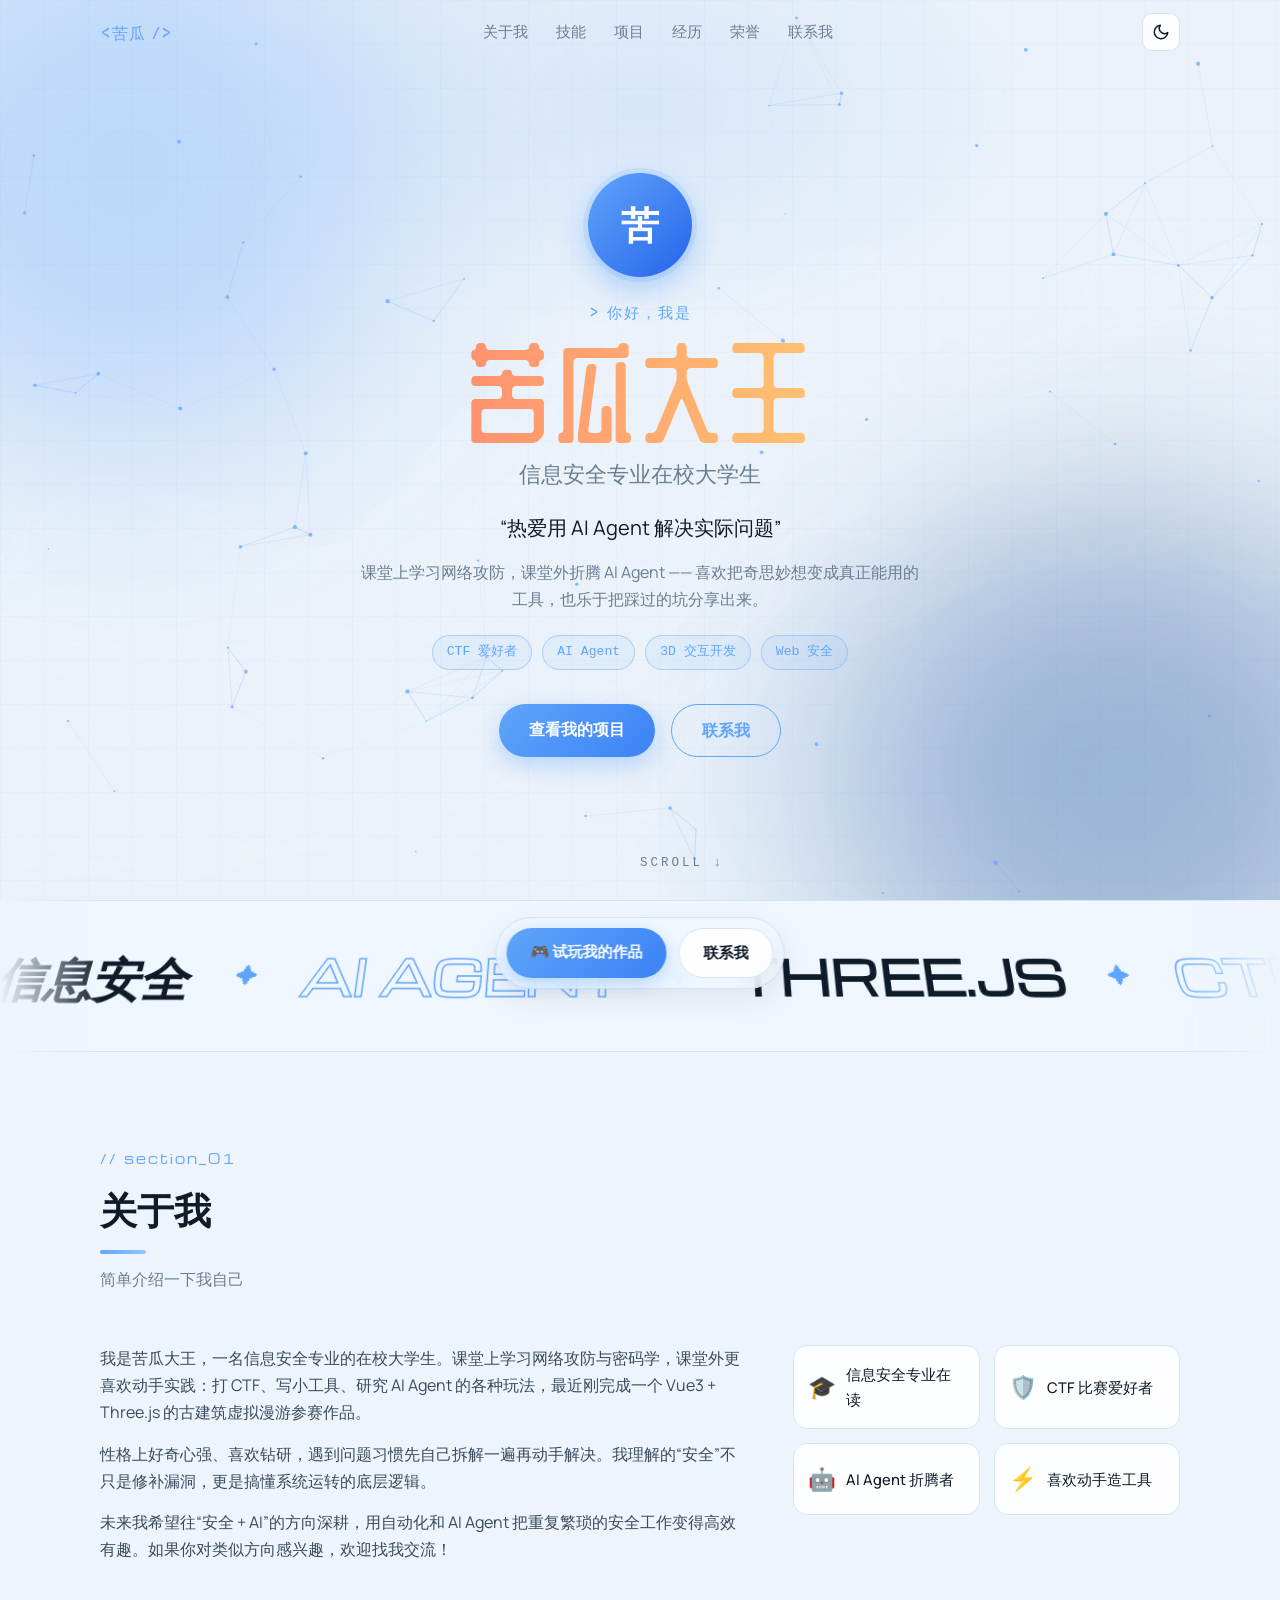
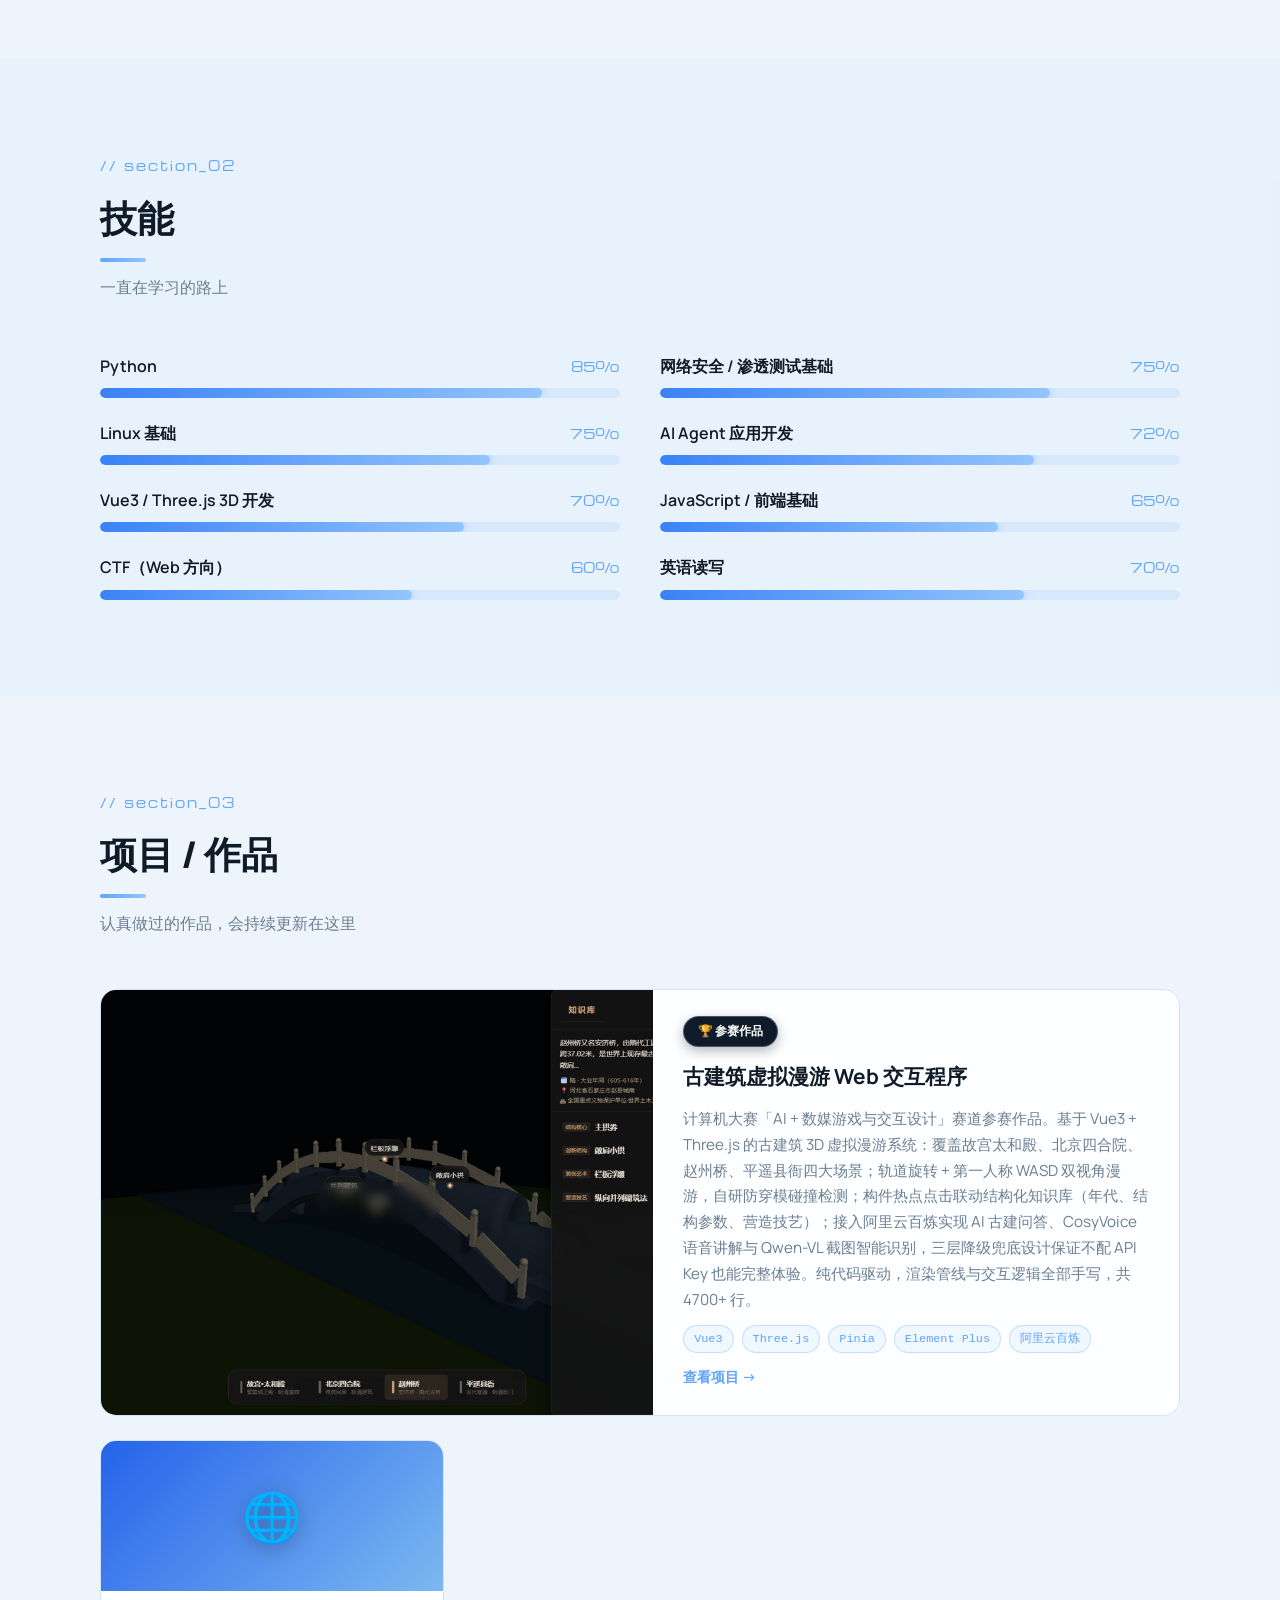
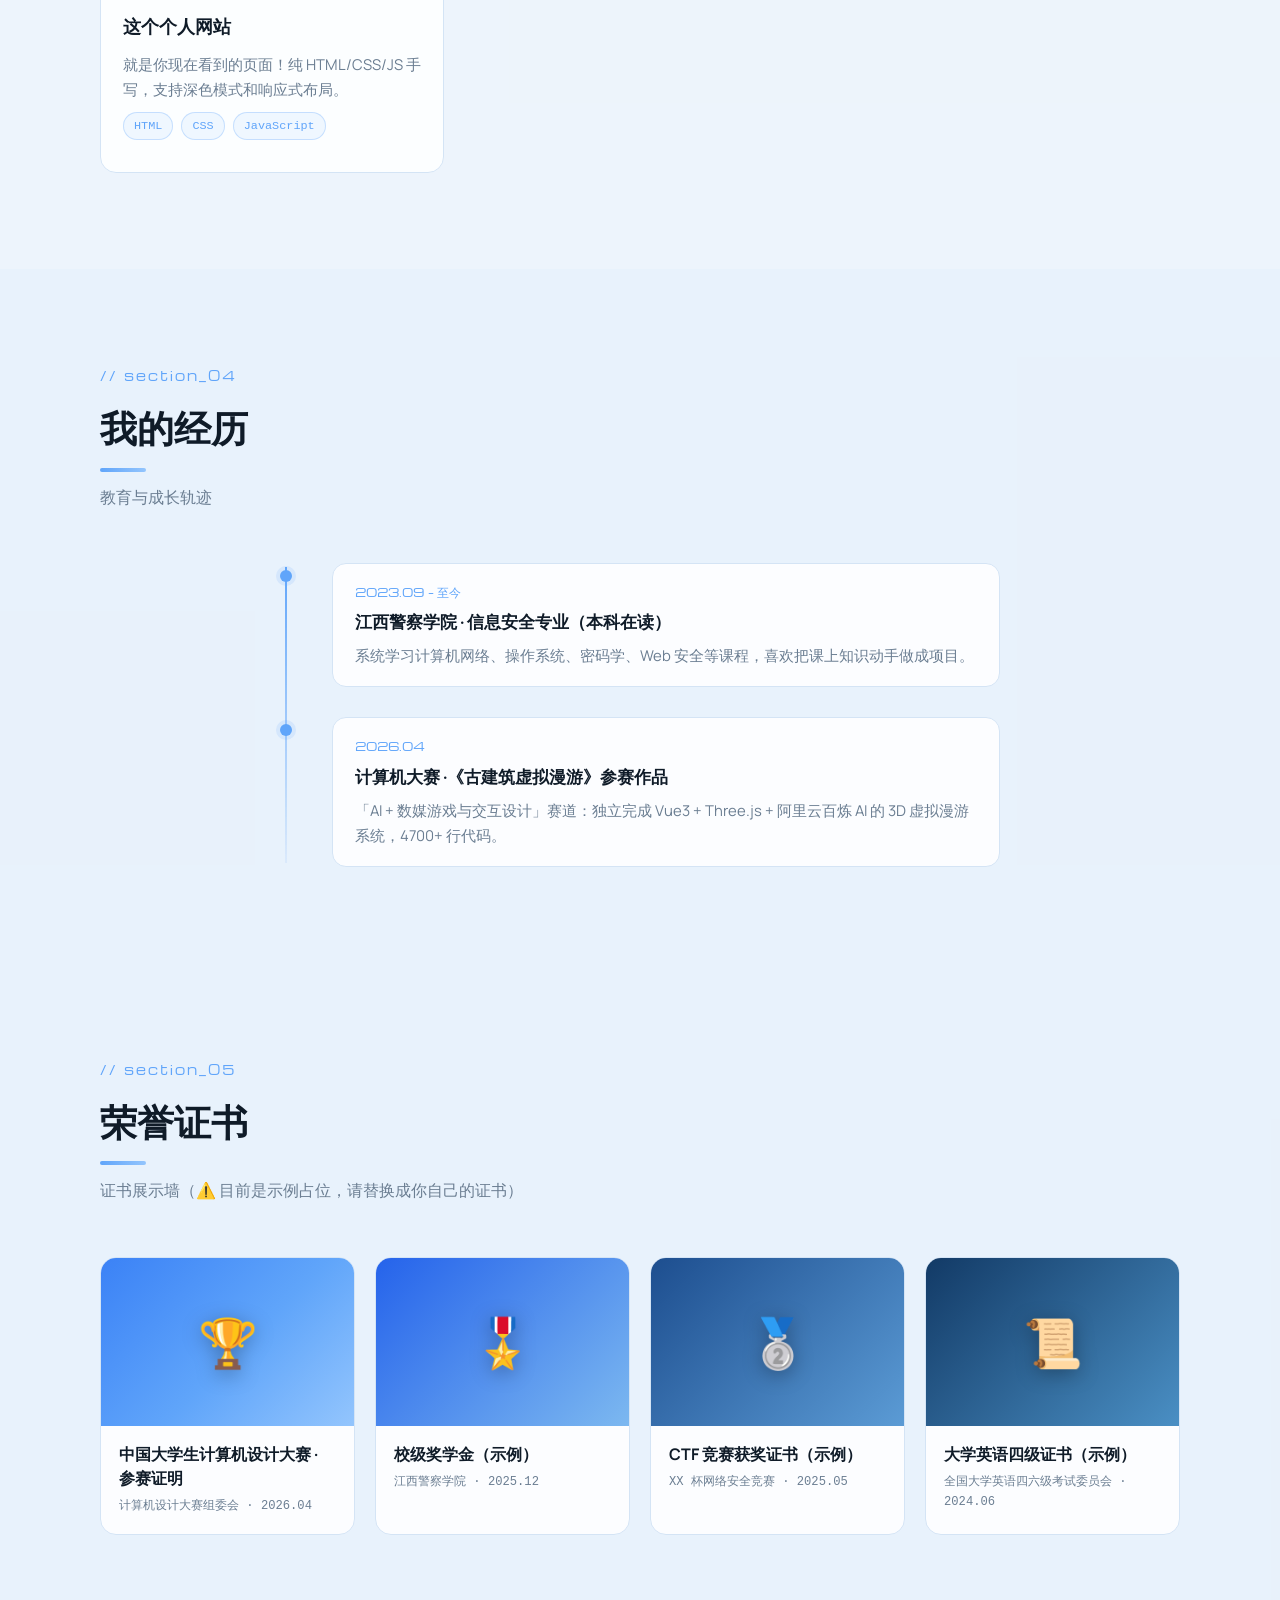
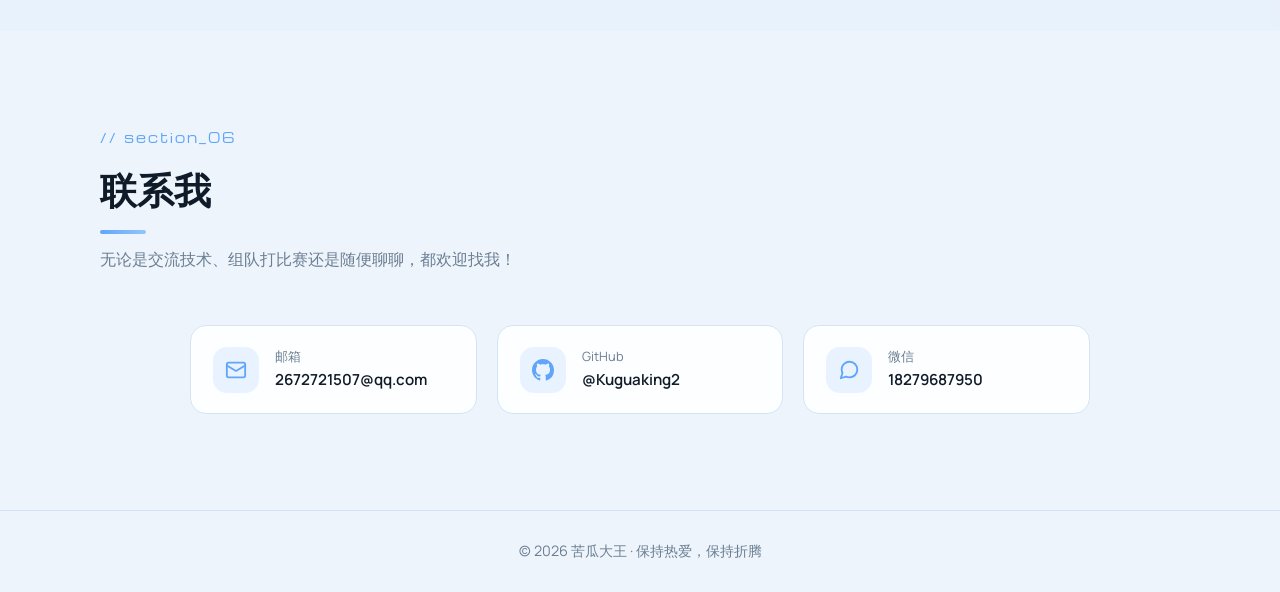
==== commit d9d0310c: "feat: 首屏大字改用站酷庆科黄油体 + 流动彩虹渐变效果" ====
--- a/intro/index.html
+++ b/intro/index.html
@@ -16,6 +16,10 @@
   <link rel="preconnect" href="https://fonts.googleapis.com">
   <link rel="preconnect" href="https://fonts.gstatic.com" crossorigin>
   <link href="https://fonts.googleapis.com/css2?family=Manrope:wght@400;600;700;800&family=Michroma&display=swap" rel="stylesheet" media="print" onload="this.media='all'">
+  <!-- 站酷庆科黄油体（首屏大字用），走 loli.net 国内镜像，加载更稳 -->
+  <link rel="preconnect" href="https://fonts.loli.net">
+  <link rel="preconnect" href="https://gstatic.loli.net" crossorigin>
+  <link href="https://fonts.loli.net/css2?family=ZCOOL+QingKe+HuangYou&display=swap" rel="stylesheet" media="print" onload="this.media='all'">
 
   <!-- 在页面渲染前先确定深色/浅色模式，避免打开时颜色闪烁 -->
   <script>
--- a/intro/css/style.css
+++ b/intro/css/style.css
@@ -26,7 +26,7 @@
   --bg: rgba(240, 247, 255, 0.66);
   --bg-soft: rgba(228, 240, 252, 0.6);
   --surface: rgba(255, 255, 255, 0.86);
-  --bg-veil: rgba(240, 247, 255, 0.88);
+  --bg-veil: rgba(240, 247, 255, 0.93);
   --text: #0F1B28;
   --text-soft: #3A4B5E;
   --muted: #6B7E92;
@@ -47,7 +47,7 @@
   --bg: rgba(8, 14, 24, 0.62);
   --bg-soft: rgba(12, 22, 36, 0.6);
   --surface: rgba(13, 24, 40, 0.82);
-  --bg-veil: rgba(6, 12, 20, 0.52);
+  --bg-veil: rgba(4, 8, 15, 0.38);
   --text: #E8F1FA;
   --text-soft: #C2D6EA;
   --muted: #8FA6BC;
@@ -262,10 +262,28 @@
 
 .hero-greeting { font-family: var(--display); color: var(--primary); font-size: 0.92rem; margin-bottom: 10px; letter-spacing: 2px; }
 .hero-name {
+  /* 流动彩虹渐变字（效果来自 flowing-rainbow-demo.html）：
+     站酷庆科黄油体 + 渐变裁切进文字 + 8 秒循环流动 */
+  font-family: "ZCOOL QingKe HuangYou", var(--sans);
   font-size: clamp(3rem, 10vw, 6.8rem); /* 首屏围绕大字构建 */
-  font-weight: 900;
+  font-weight: 400; /* 黄油体本身粗壮，无需加粗 */
   letter-spacing: 4px;
   line-height: 1.05;
+  background: linear-gradient(90deg, #ff5f6d, #ffc371, #f9f871, #47e5bc, #5da9ff, #b06ab3, #ff5f6d);
+  background-size: 400% 400%;
+  -webkit-background-clip: text;
+  background-clip: text;
+  color: transparent;
+  animation: gradient-move 8s ease infinite;
+}
+@keyframes gradient-move {
+  0%   { background-position: 0% 50%; }
+  50%  { background-position: 100% 50%; }
+  100% { background-position: 0% 50%; }
+}
+/* 老浏览器不支持文字渐变裁切时，退回纯白大字 */
+@supports not ((-webkit-background-clip: text) or (background-clip: text)) {
+  .hero-name { color: #fff; background: none; animation: none; }
 }
 .hero-role { font-size: clamp(1.05rem, 2.6vw, 1.35rem); color: var(--muted); margin-top: 8px; font-weight: 500; }
 .hero-slogan { margin-top: 18px; font-size: clamp(1.05rem, 2.4vw, 1.25rem); }
@@ -814,4 +832,5 @@
   .hero-content { animation: none; opacity: 1; transform: none; filter: none; }
   .hero-blob { animation: none; }
   .marquee-track { transform: rotateX(14deg); } /* 不再随滚动转动 */
-}
+  .hero-name { animation: none; background-position: 50% 50%; }
+}
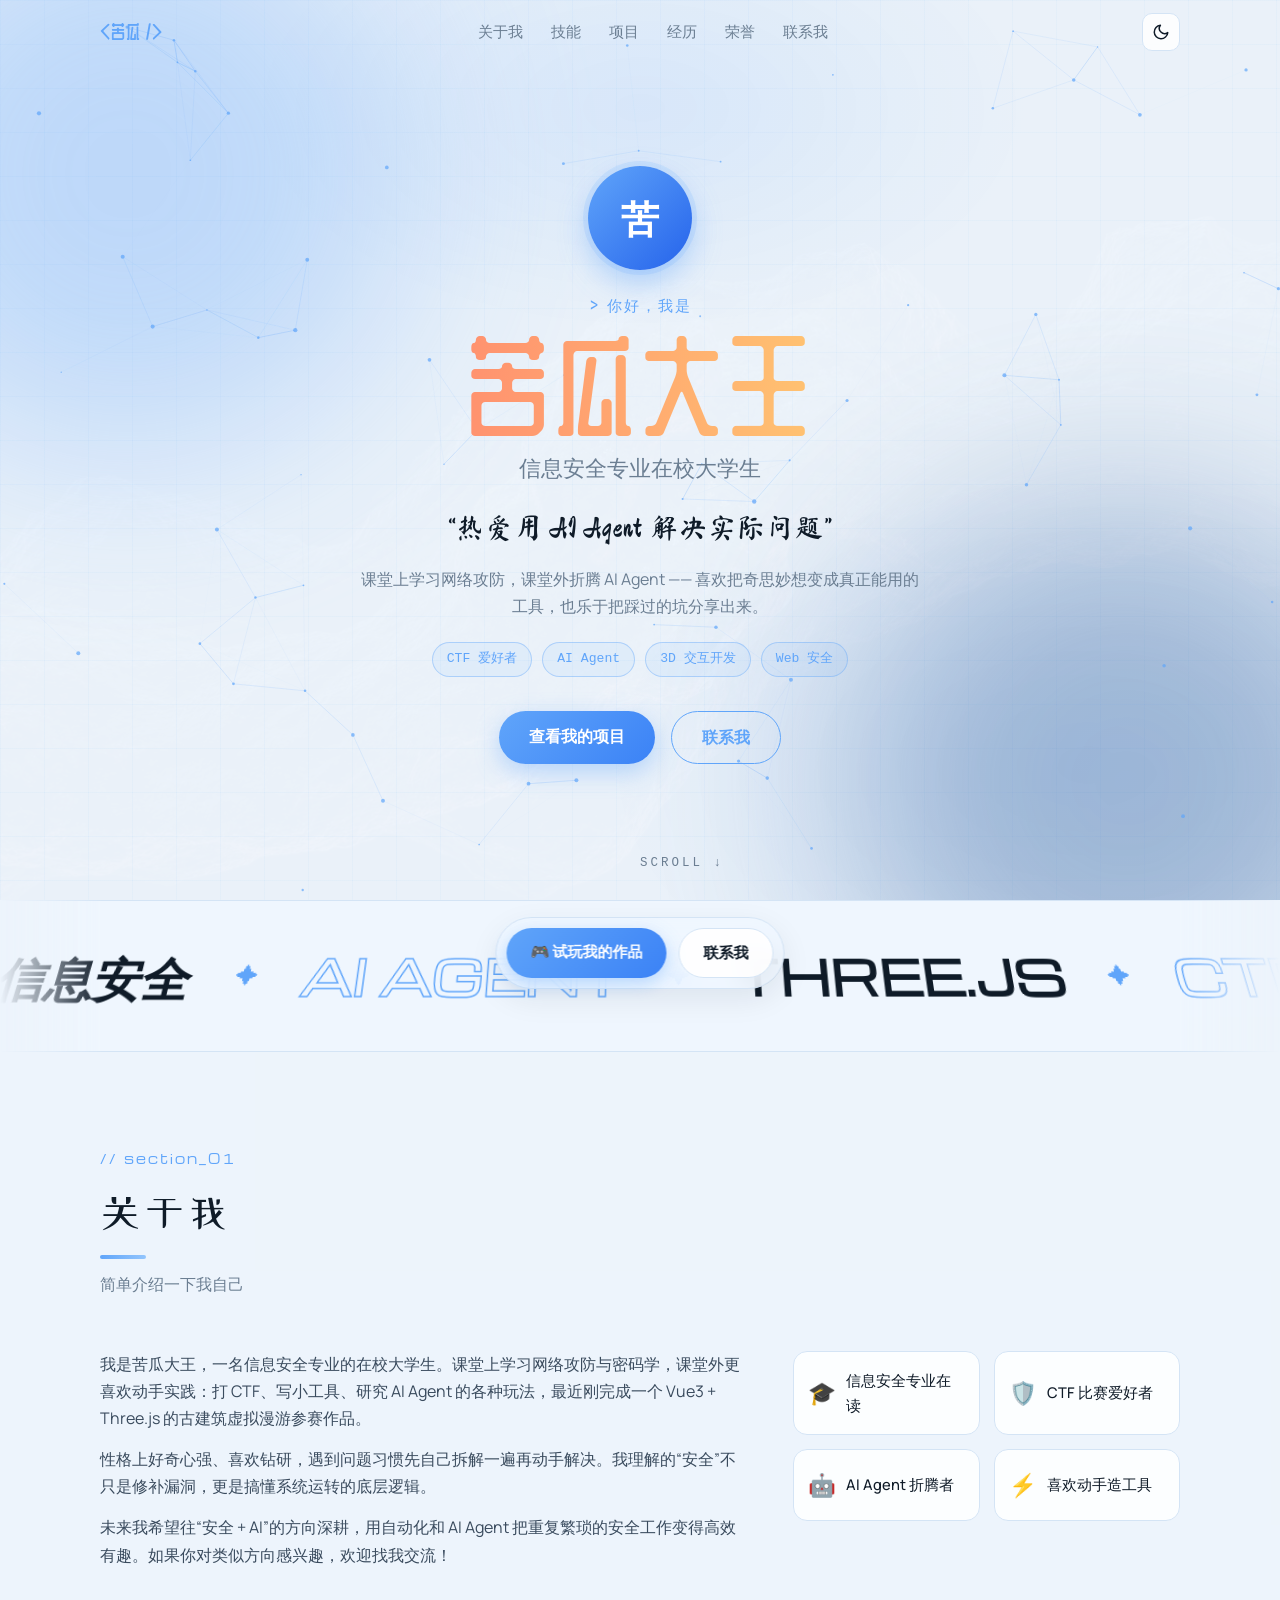
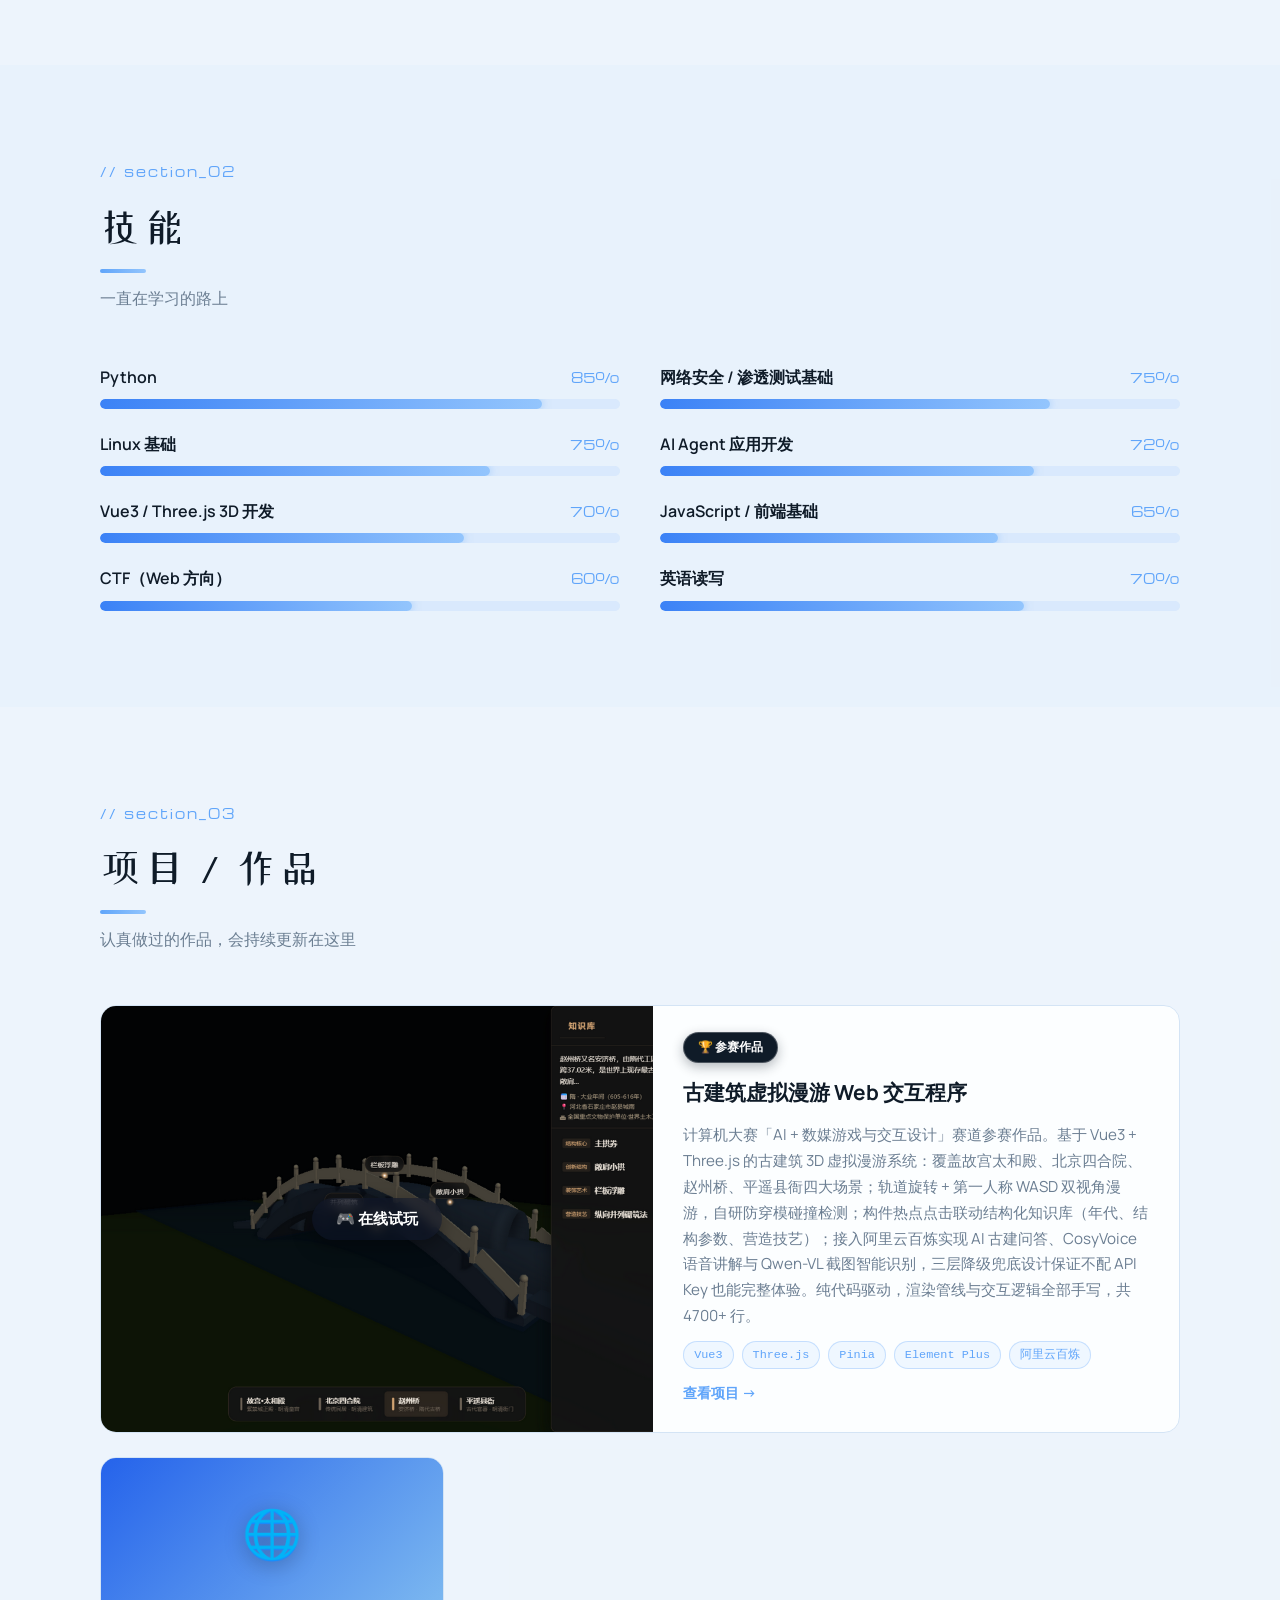
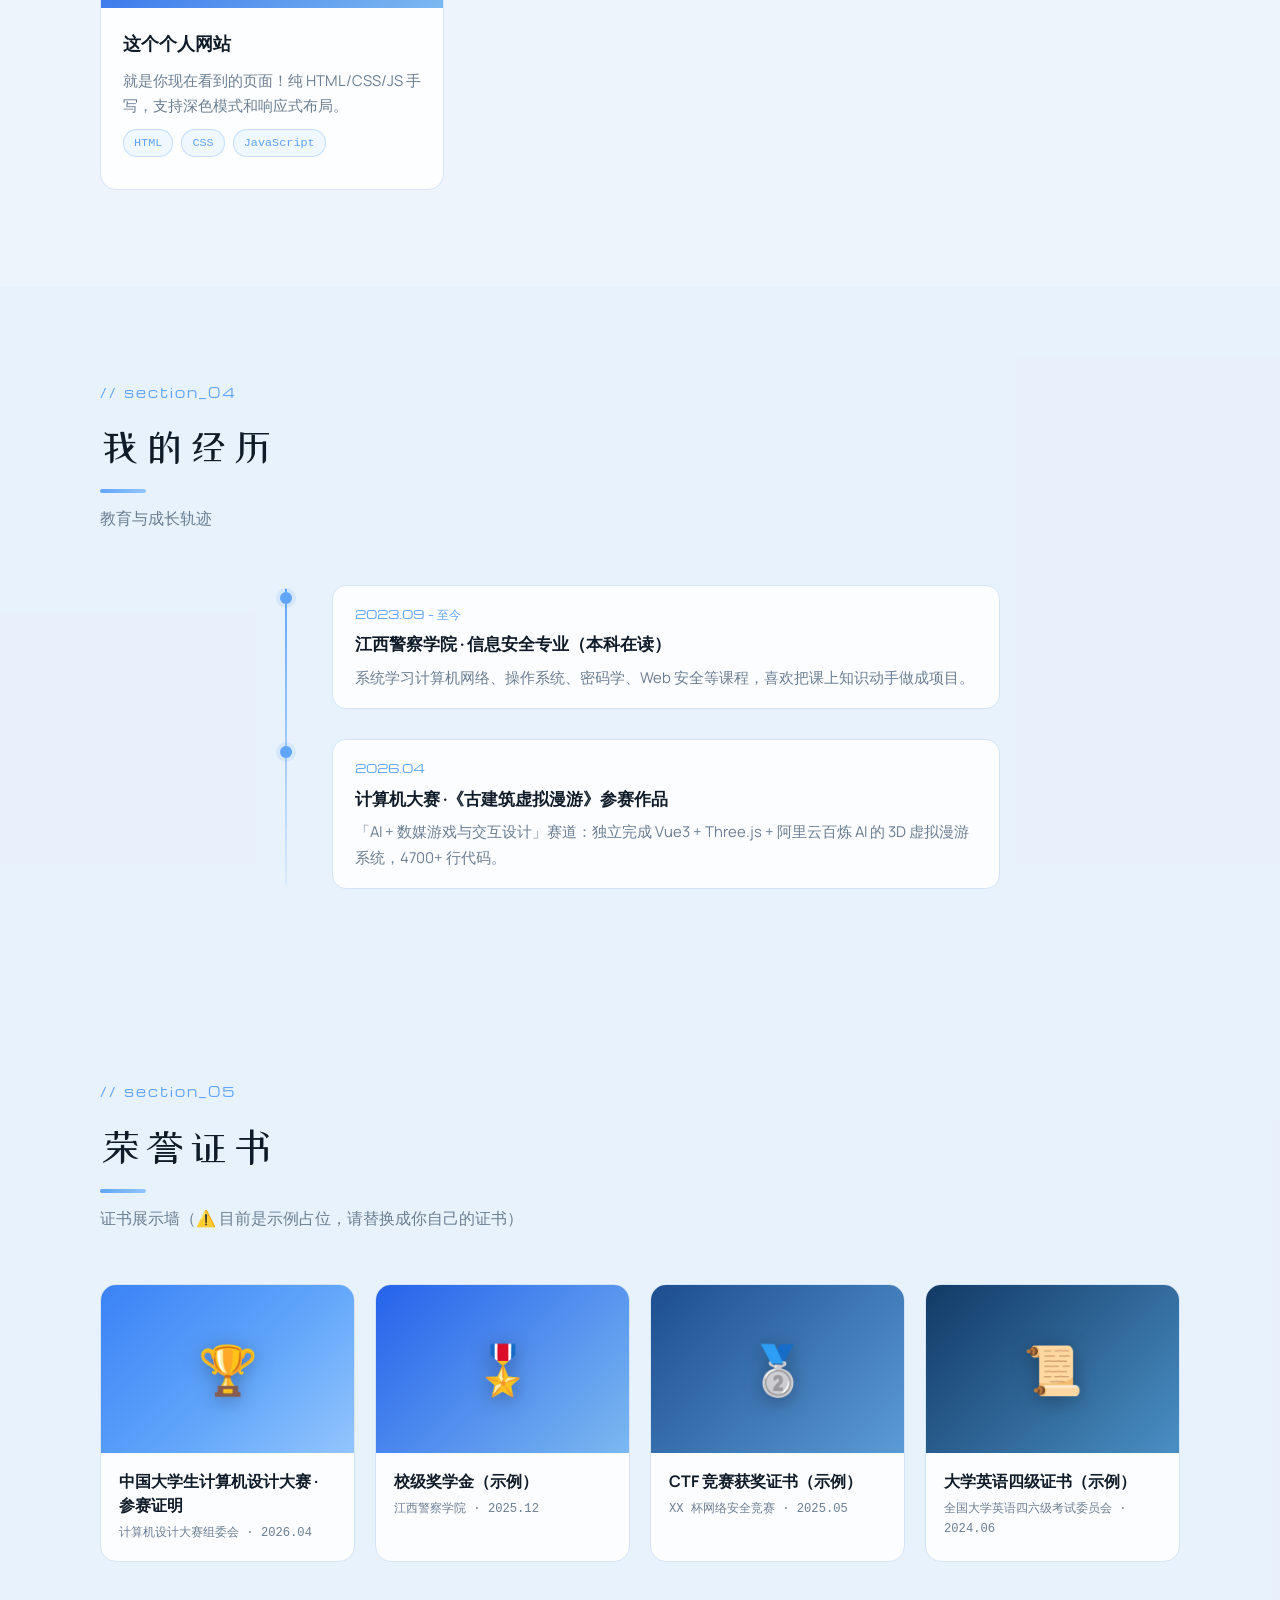
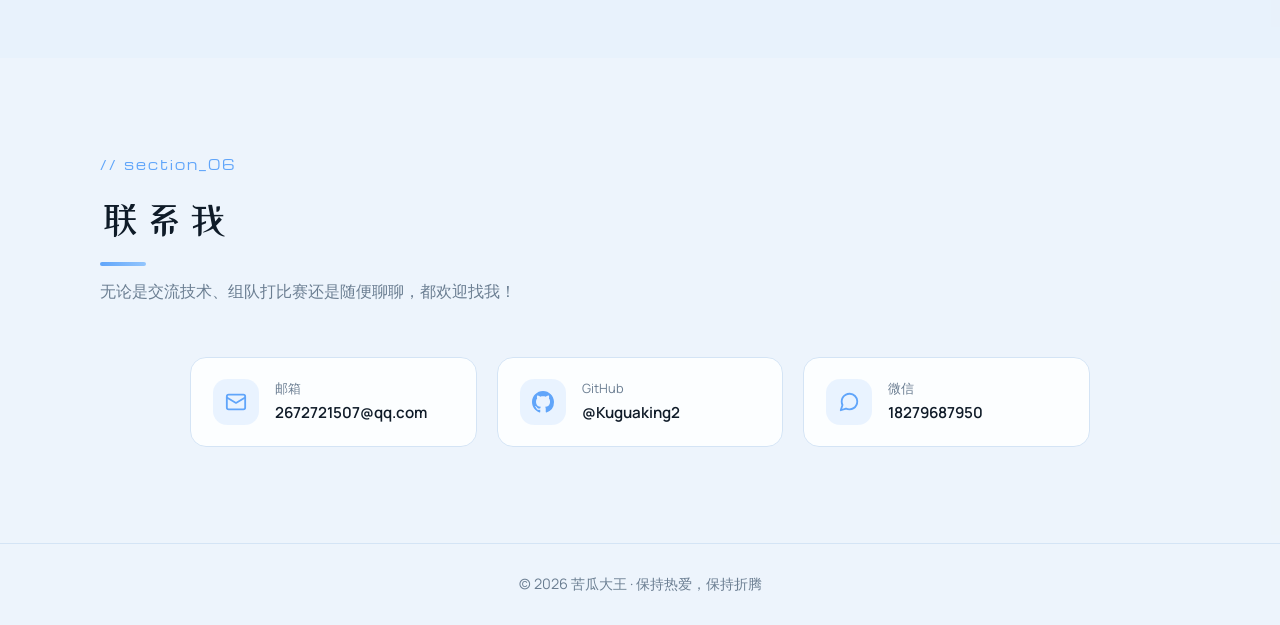
==== commit e352e19b: "feat: 全站字体升级（小薇标题/楷书金句/黄油体logo）" ====
--- a/intro/index.html
+++ b/intro/index.html
@@ -19,7 +19,7 @@
   <!-- 站酷庆科黄油体（首屏大字用），走 loli.net 国内镜像，加载更稳 -->
   <link rel="preconnect" href="https://fonts.loli.net">
   <link rel="preconnect" href="https://gstatic.loli.net" crossorigin>
-  <link href="https://fonts.loli.net/css2?family=ZCOOL+QingKe+HuangYou&display=swap" rel="stylesheet" media="print" onload="this.media='all'">
+  <link href="https://fonts.loli.net/css2?family=ZCOOL+QingKe+HuangYou&family=ZCOOL+XiaoWei&family=Ma+Shan+Zheng&display=swap" rel="stylesheet" media="print" onload="this.media='all'">
 
   <!-- 在页面渲染前先确定深色/浅色模式，避免打开时颜色闪烁 -->
   <script>
--- a/intro/css/style.css
+++ b/intro/css/style.css
@@ -40,6 +40,11 @@
   --sans: "Manrope", -apple-system, BlinkMacSystemFont, "Segoe UI", "PingFang SC", "Microsoft YaHei", "Noto Sans SC", sans-serif;
   --mono: ui-monospace, "Cascadia Code", Consolas, Menlo, monospace;
   --display: "Michroma", var(--sans);
+  /* 个性字体（来自 fonts-showcase）：
+     黄油体 = 首屏大字/logo · 小薇 = 板块标题 · 马善政楷书 = 金句 */
+  --font-butter: "ZCOOL QingKe HuangYou", var(--sans);
+  --font-title: "ZCOOL XiaoWei", "STZhongsong", "SimSun", serif;
+  --font-hand: "Ma Shan Zheng", "STXingkai", "KaiTi", serif;
 }
 
 /* 深色模式配色（Inner Circle 原生暗夜粉，半透明底 + 地形背景） */
@@ -130,7 +135,7 @@
   justify-content: space-between;
   height: 64px;
 }
-.logo { font-family: var(--display); font-weight: 400; font-size: 1rem; color: var(--primary); letter-spacing: 1px; }
+.logo { font-family: var(--font-butter); font-weight: 400; font-size: 1.15rem; color: var(--primary); letter-spacing: 1px; }
 .nav-links { display: flex; gap: 28px; }
 .nav-links a { font-size: 0.95rem; color: var(--muted); position: relative; transition: color 0.2s; }
 .nav-links a:hover { color: var(--primary); }
@@ -264,7 +269,7 @@
 .hero-name {
   /* 流动彩虹渐变字（效果来自 flowing-rainbow-demo.html）：
      站酷庆科黄油体 + 渐变裁切进文字 + 8 秒循环流动 */
-  font-family: "ZCOOL QingKe HuangYou", var(--sans);
+  font-family: var(--font-butter);
   font-size: clamp(3rem, 10vw, 6.8rem); /* 首屏围绕大字构建 */
   font-weight: 400; /* 黄油体本身粗壮，无需加粗 */
   letter-spacing: 4px;
@@ -286,7 +291,12 @@
   .hero-name { color: #fff; background: none; animation: none; }
 }
 .hero-role { font-size: clamp(1.05rem, 2.6vw, 1.35rem); color: var(--muted); margin-top: 8px; font-weight: 500; }
-.hero-slogan { margin-top: 18px; font-size: clamp(1.05rem, 2.4vw, 1.25rem); }
+.hero-slogan {
+  margin-top: 18px;
+  font-family: var(--font-hand); /* 马善政毛笔楷书，金句更有味道 */
+  font-size: clamp(1.35rem, 3vw, 1.75rem);
+  letter-spacing: 1px;
+}
 .hero-desc { max-width: 560px; margin: 14px auto 0; color: var(--muted); }
 
 .hero-tags { margin-top: 22px; display: flex; justify-content: center; flex-wrap: wrap; gap: 10px; }
@@ -425,8 +435,10 @@
 .section-head { margin-bottom: 52px; }
 .section-tag { font-family: var(--display); color: var(--primary); font-size: 0.8rem; letter-spacing: 2px; margin-bottom: 10px; }
 .section-head h2 {
-  font-size: clamp(1.7rem, 4vw, 2.3rem);
-  font-weight: 800;
+  font-family: var(--font-title); /* 站酷小薇：温润文艺的标题字 */
+  font-size: clamp(1.9rem, 4.2vw, 2.5rem);
+  font-weight: 400;
+  letter-spacing: 3px;
   position: relative;
   display: inline-block;
   padding-bottom: 12px;
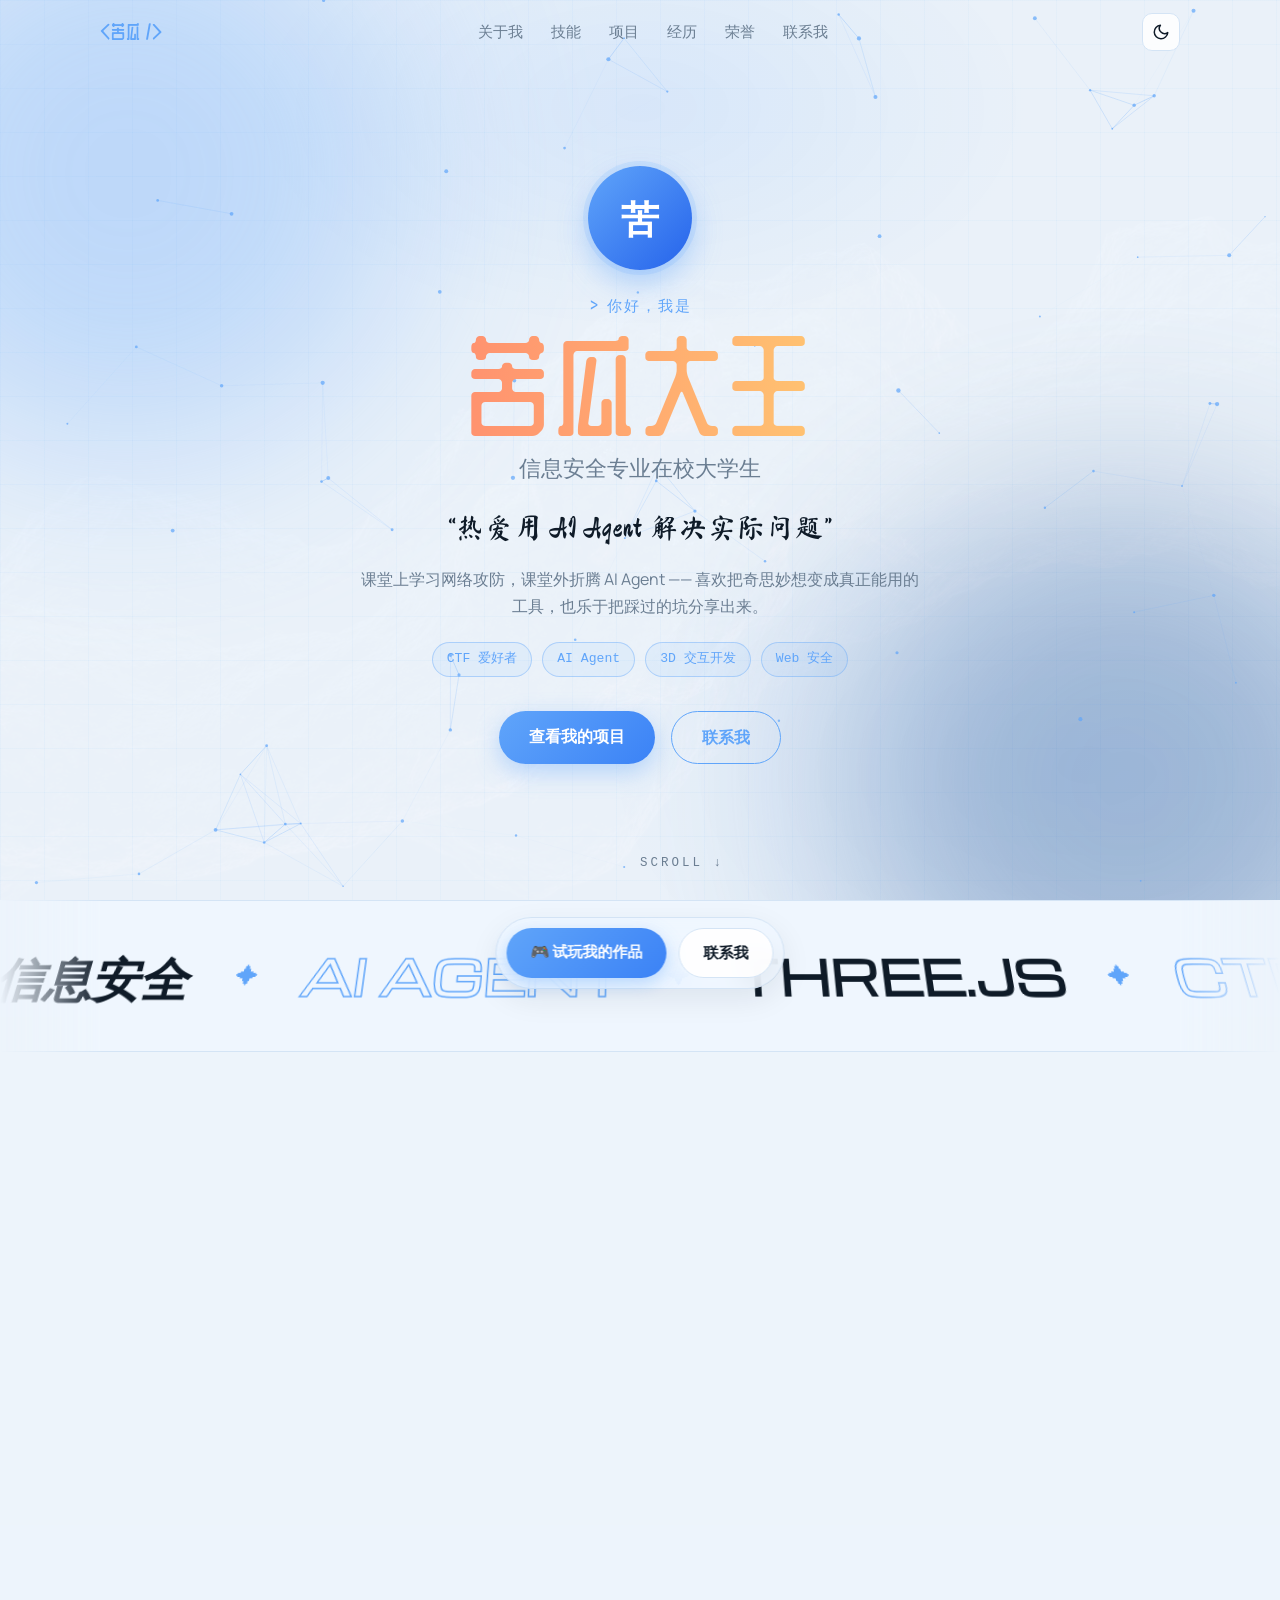
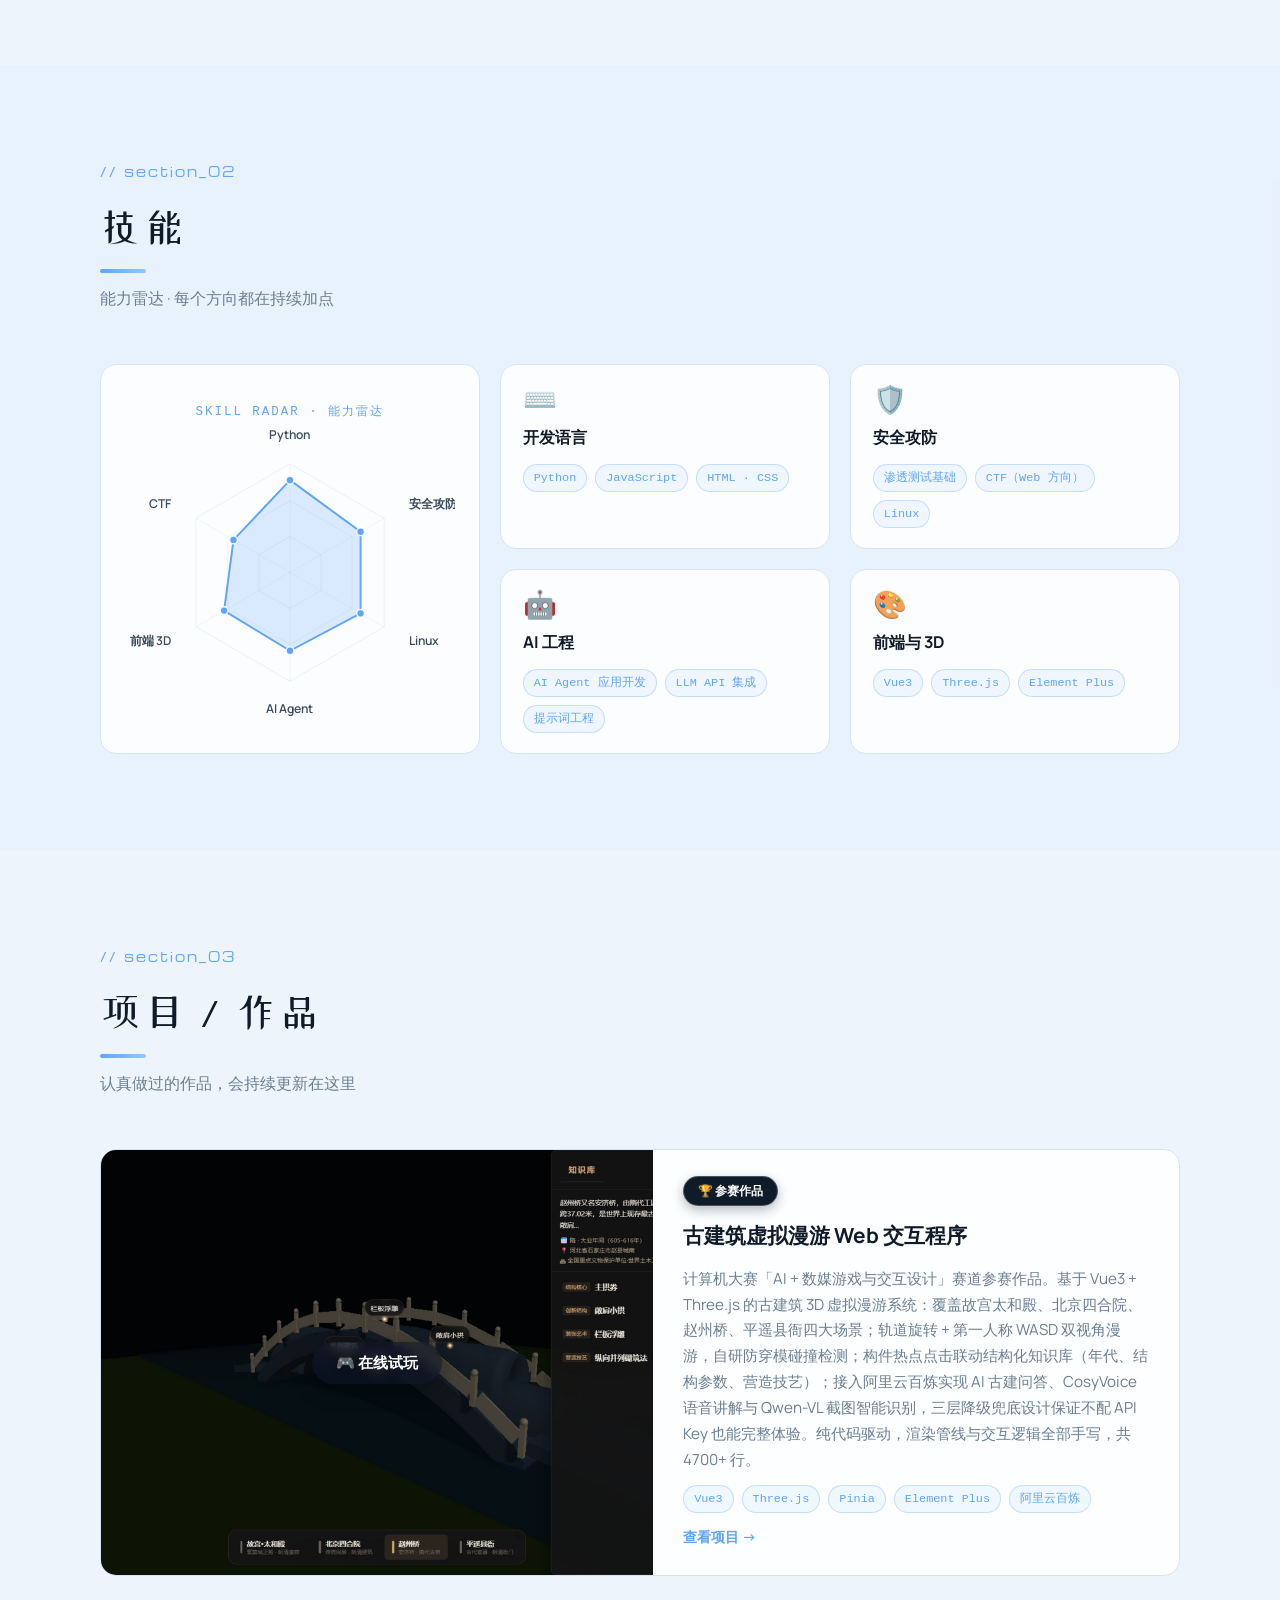
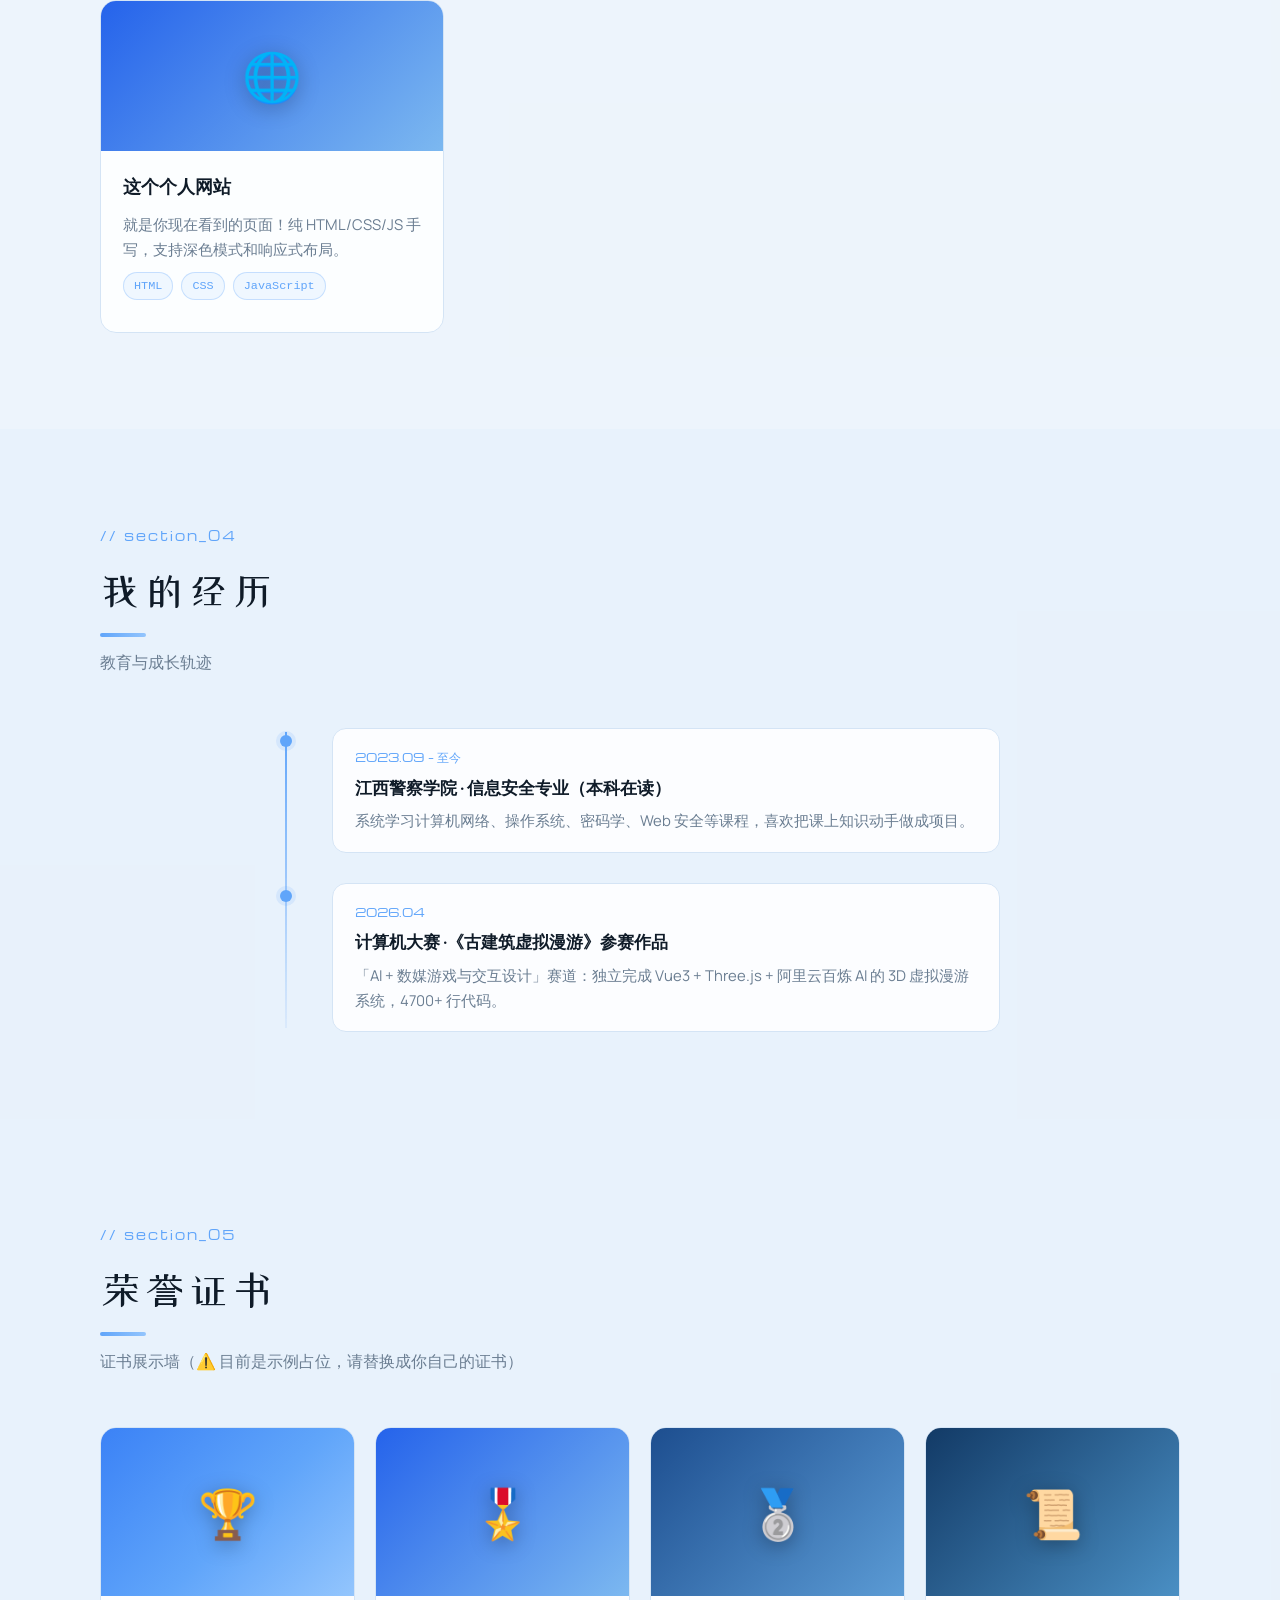
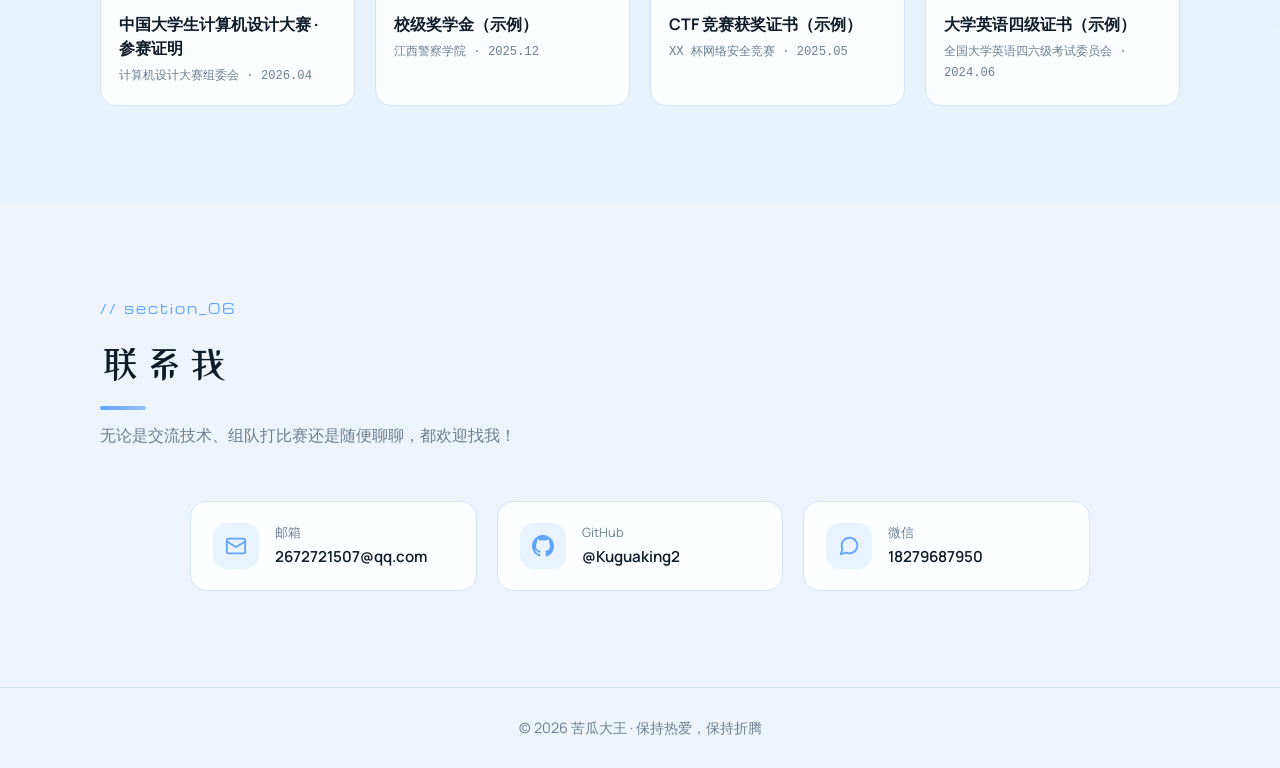
==== commit 0afcce61: "feat: 技能板块重做为能力雷达图 + 分类技能卡便当盒布局" ====
--- a/intro/index.html
+++ b/intro/index.html
@@ -105,7 +105,7 @@
     <section id="skills" class="section section-alt">
       <div class="container">
         <div class="section-head reveal"></div>
-        <ul class="skills-grid" id="skills-list"></ul>
+        <div class="skills-bento" id="skills-list"></div>
       </div>
     </section>
 
--- a/intro/css/style.css
+++ b/intro/css/style.css
@@ -490,26 +490,69 @@
 .highlight-card:hover { transform: translateY(-3px); border-color: var(--primary); box-shadow: var(--shadow); }
 .highlight-icon { font-size: 1.4rem; }
 
-/* ========== 07. 技能 ========== */
-.skills-grid { display: grid; grid-template-columns: repeat(2, 1fr); gap: 22px 40px; }
-.skill-head { display: flex; justify-content: space-between; align-items: baseline; margin-bottom: 8px; }
-.skill-name { font-weight: 600; }
-.skill-num { font-family: var(--display); color: var(--primary); font-size: 0.8rem; }
-.skill-bar {
-  height: 10px;
-  border-radius: 999px;
-  overflow: hidden;
-  background: rgba(96, 165, 250, 0.12);
-}
-.skill-fill {
-  height: 100%;
-  width: 0; /* 进入视口后才变成 --level，形成填充动画 */
-  border-radius: inherit;
-  background: linear-gradient(90deg, var(--primary-dark), var(--primary-light));
-  box-shadow: 0 0 10px rgba(96, 165, 250, 0.5);
-  transition: width 1.1s cubic-bezier(0.25, 1, 0.4, 1) 0.15s;
-}
-.reveal.visible .skill-fill { width: var(--level); }
+/* ========== 07. 技能（能力雷达 + 分类卡片便当盒）========== */
+.skills-bento {
+  display: grid;
+  grid-template-columns: 1.15fr 1fr 1fr;
+  gap: 20px;
+}
+.skill-card {
+  background: var(--surface);
+  border: 1px solid var(--border);
+  border-radius: 16px;
+  padding: 20px 22px;
+  transition:
+    opacity 0.7s ease var(--d, 0s),
+    transform 0.7s ease var(--d, 0s),
+    translate 0.25s ease,
+    border-color 0.25s ease,
+    box-shadow 0.25s ease;
+}
+.skill-card:hover { translate: 0 -4px; border-color: var(--primary); box-shadow: var(--shadow); }
+.skill-card-title {
+  font-family: var(--mono);
+  font-size: 0.78rem;
+  color: var(--primary);
+  letter-spacing: 2px;
+  margin-bottom: 2px;
+}
+
+/* 雷达图卡片：占据左列两行 */
+.radar-card {
+  grid-row: span 2;
+  display: flex;
+  flex-direction: column;
+  align-items: center;
+  justify-content: center;
+}
+.radar-svg { width: 100%; max-width: 330px; height: auto; }
+.radar-ring { fill: none; stroke: rgba(148, 184, 230, 0.18); stroke-width: 1; }
+.radar-axis { stroke: rgba(148, 184, 230, 0.14); stroke-width: 1; }
+/* 能力面：滚动到可视区域后从中心"生长"出来 */
+.radar-poly {
+  fill: rgba(96, 165, 250, 0.22);
+  stroke: var(--primary);
+  stroke-width: 2;
+  stroke-linejoin: round;
+  transform-box: fill-box;
+  transform-origin: center;
+  transform: scale(0.12);
+  opacity: 0;
+  transition: transform 1.2s cubic-bezier(0.22, 1, 0.36, 1) 0.3s, opacity 0.9s ease 0.3s;
+}
+.reveal.visible .radar-poly { transform: scale(1); opacity: 1; }
+.radar-dot { fill: var(--primary); stroke: rgba(255, 255, 255, 0.85); stroke-width: 1.5; }
+.radar-label {
+  font-family: var(--sans);
+  font-size: 12.5px;
+  font-weight: 600;
+  fill: var(--text-soft);
+}
+
+/* 分类技能卡 */
+.group-icon { font-size: 1.7rem; line-height: 1; }
+.group-name { font-size: 1.02rem; font-weight: 700; margin: 12px 0 12px; }
+.skill-chips { display: flex; flex-wrap: wrap; gap: 8px; }
 
 /* ========== 08. 项目 / 作品 ========== */
 .projects-grid {
@@ -819,7 +862,8 @@
   .nav-links { display: none; }
   .menu-btn { display: flex; }
   .about-grid { grid-template-columns: 1fr; gap: 32px; }
-  .skills-grid { grid-template-columns: 1fr; }
+  .skills-bento { grid-template-columns: 1fr 1fr; }
+  .radar-card { grid-column: span 2; grid-row: auto; }
   .section { padding: 72px 0; }
   /* 小屏幕上通栏卡片恢复上下结构 */
   .proj-card.featured { grid-template-columns: 1fr; }
@@ -838,6 +882,7 @@
 
 /* 尊重系统"减少动态效果"设置：关闭动画 */
 @media (prefers-reduced-motion: reduce) {
+  .radar-poly { transform: none; opacity: 1; transition: none; }
   html { scroll-behavior: auto; }
   .reveal { opacity: 1; transform: none; transition: none; }
   .scroll-down { animation: none; }
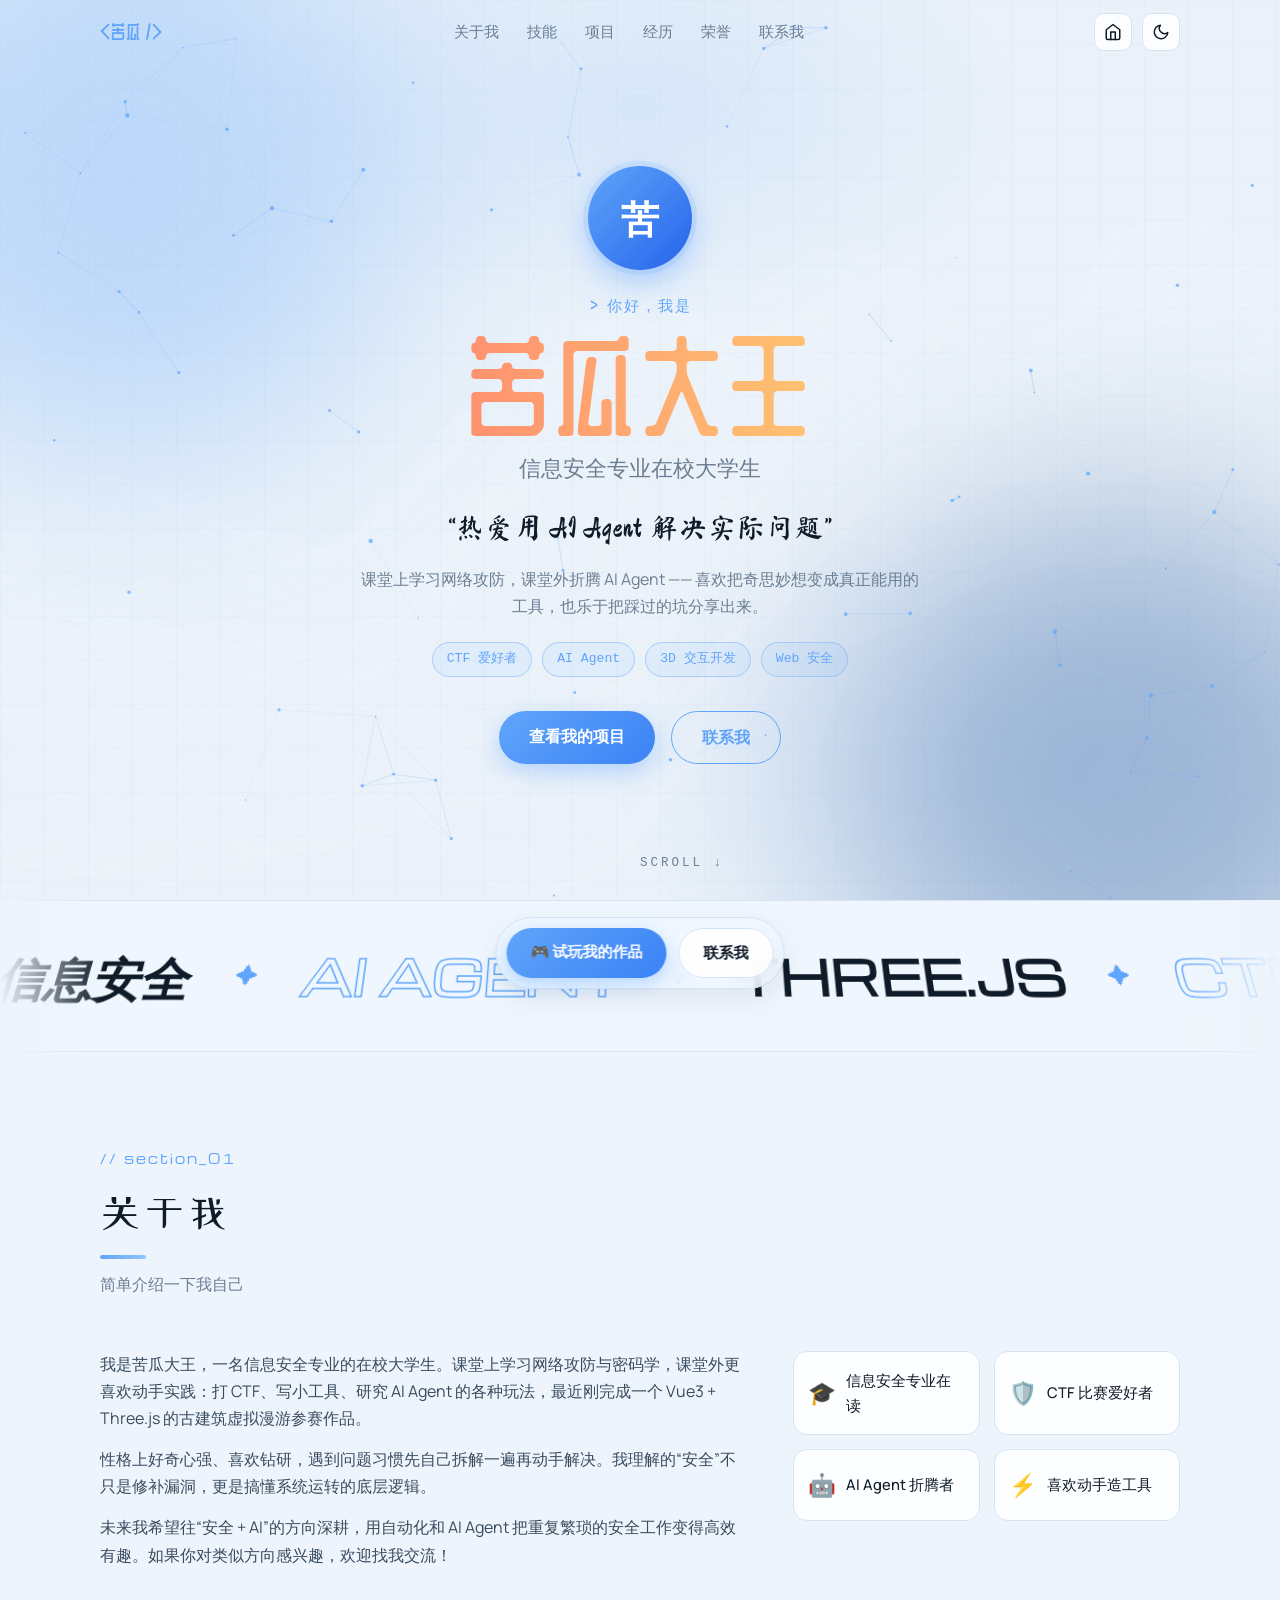
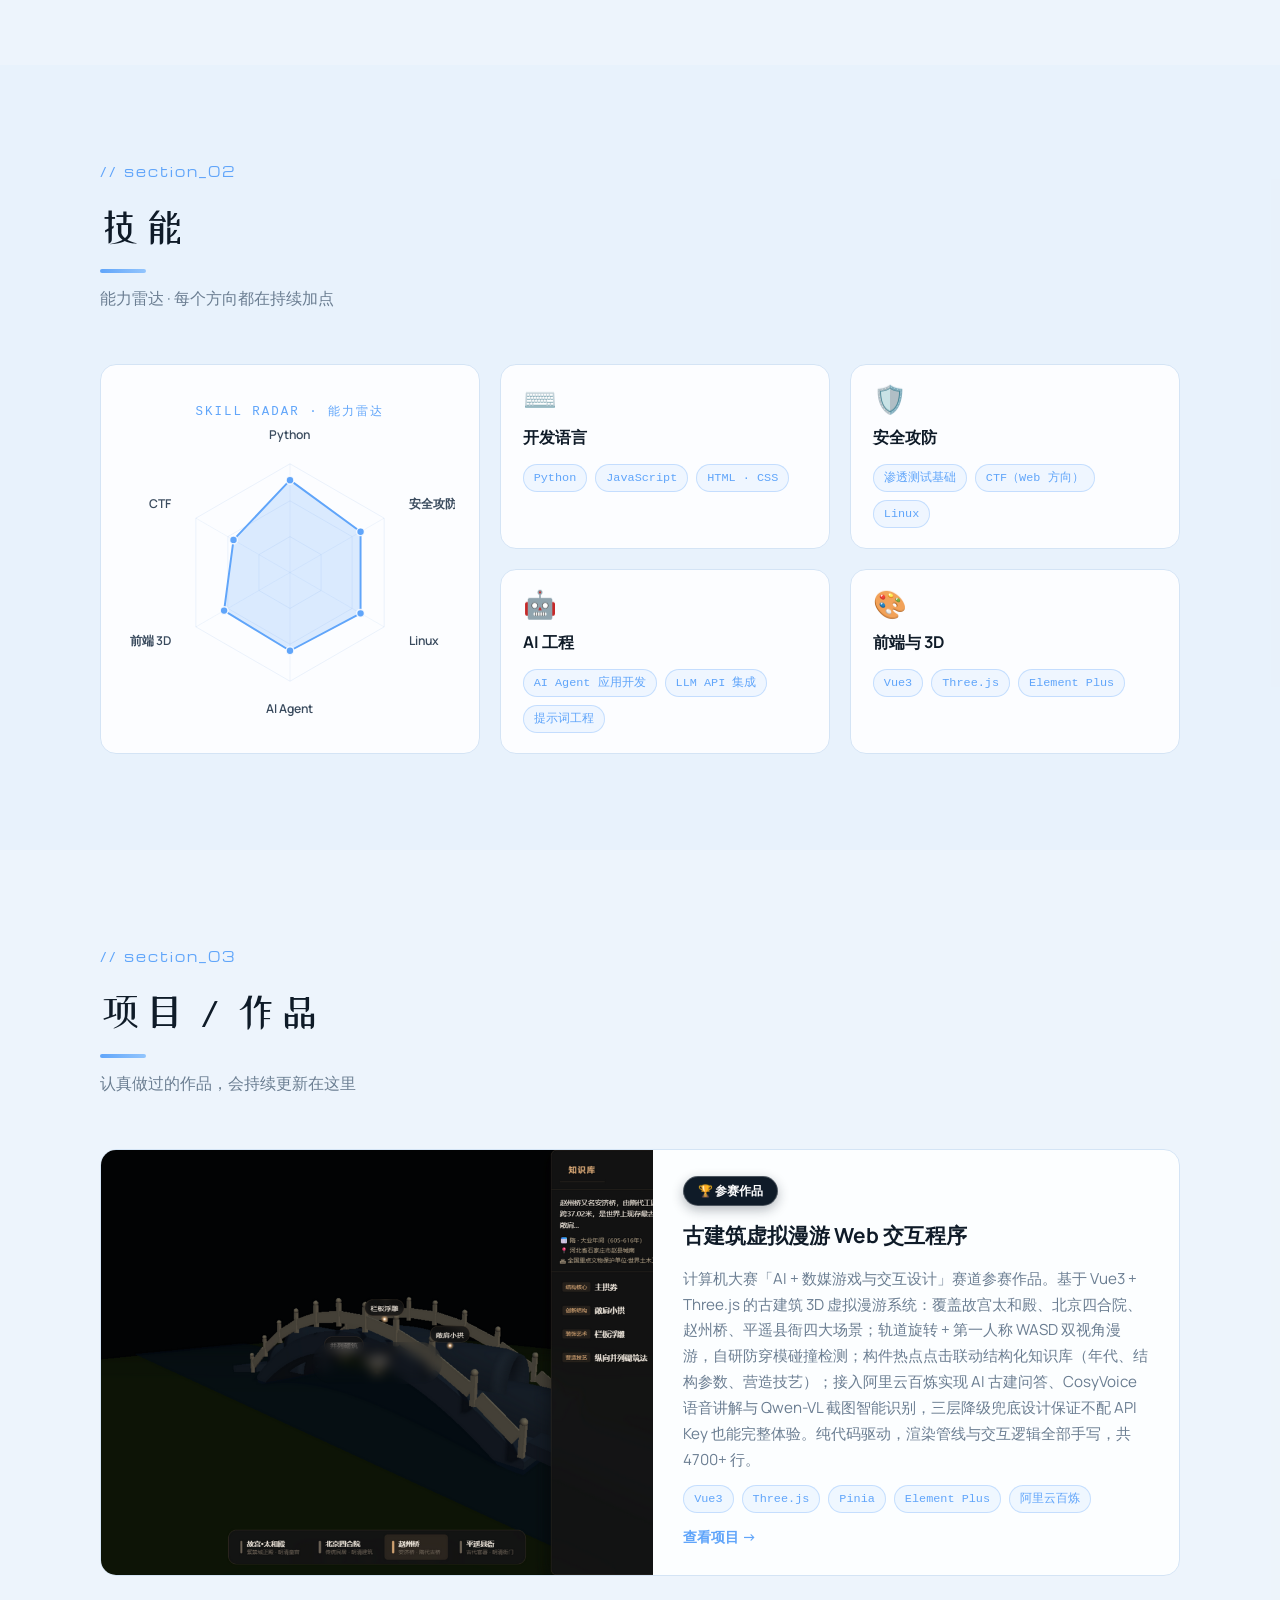
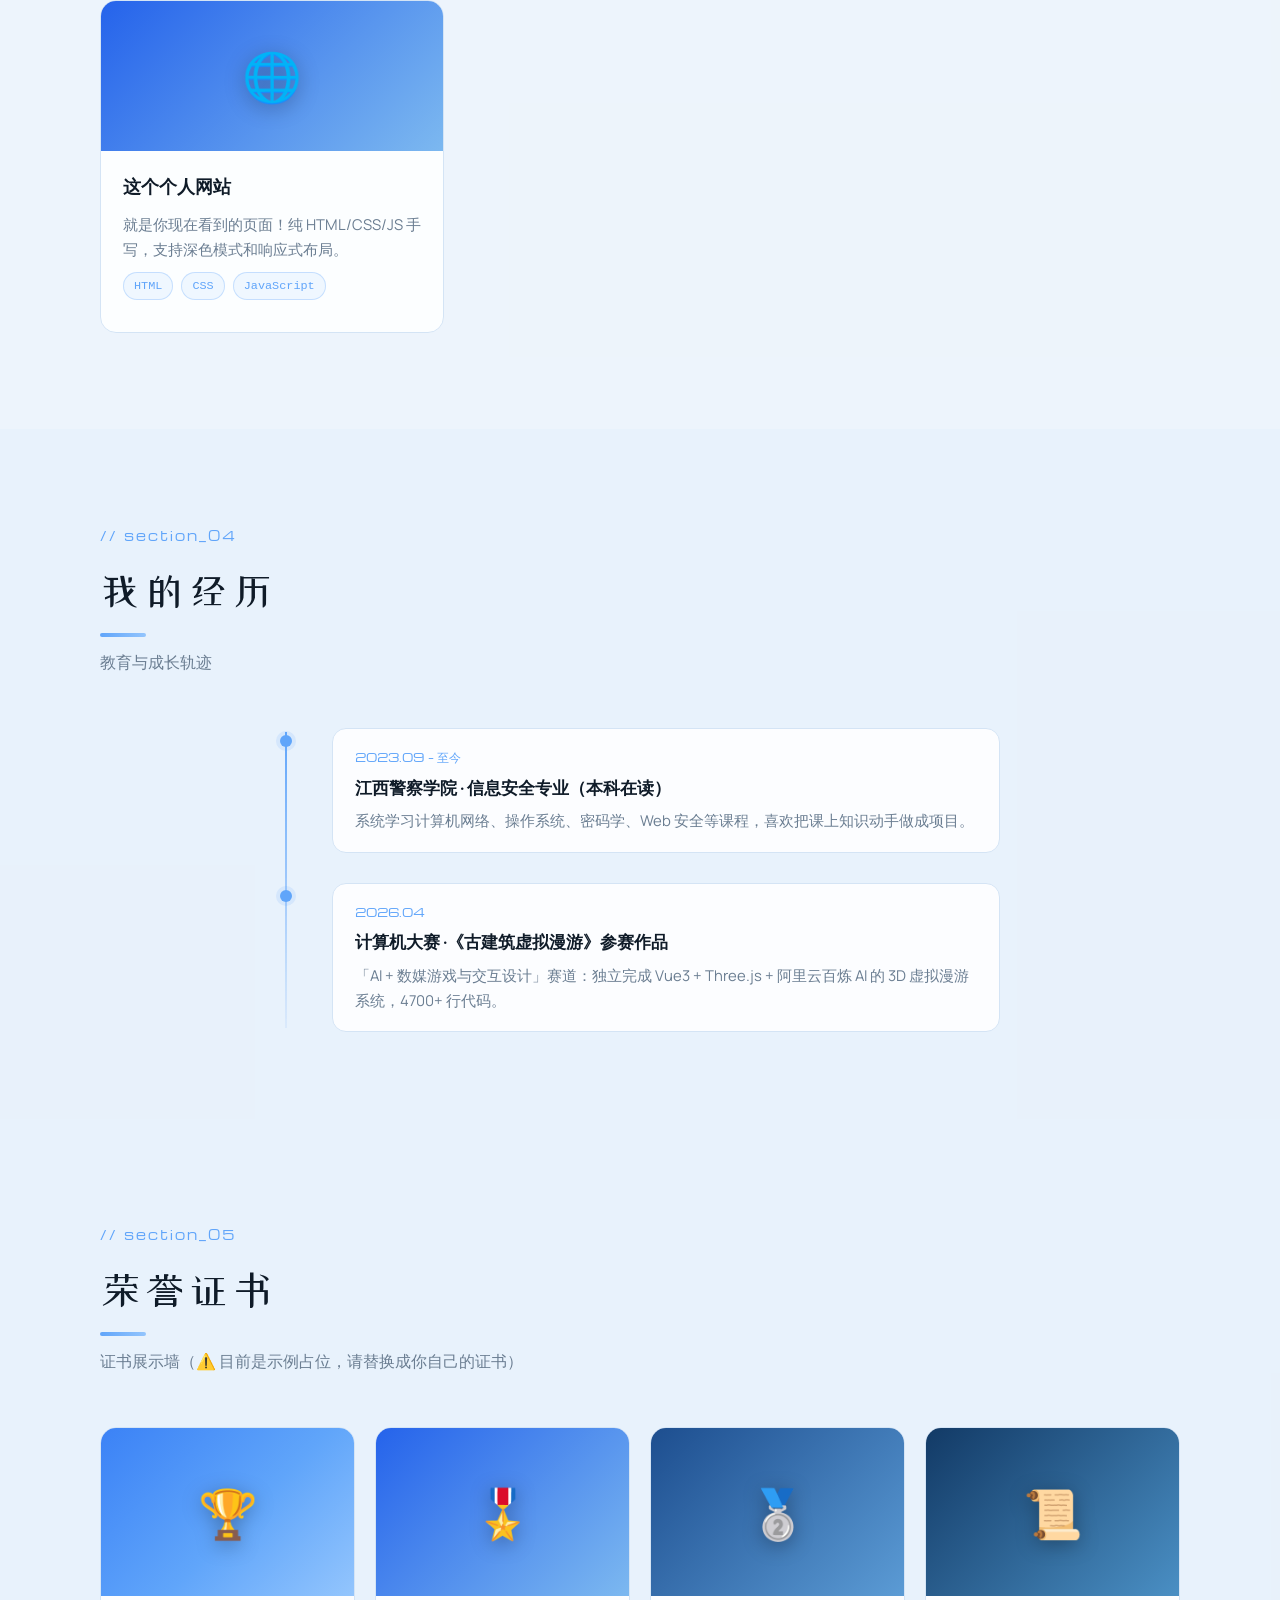
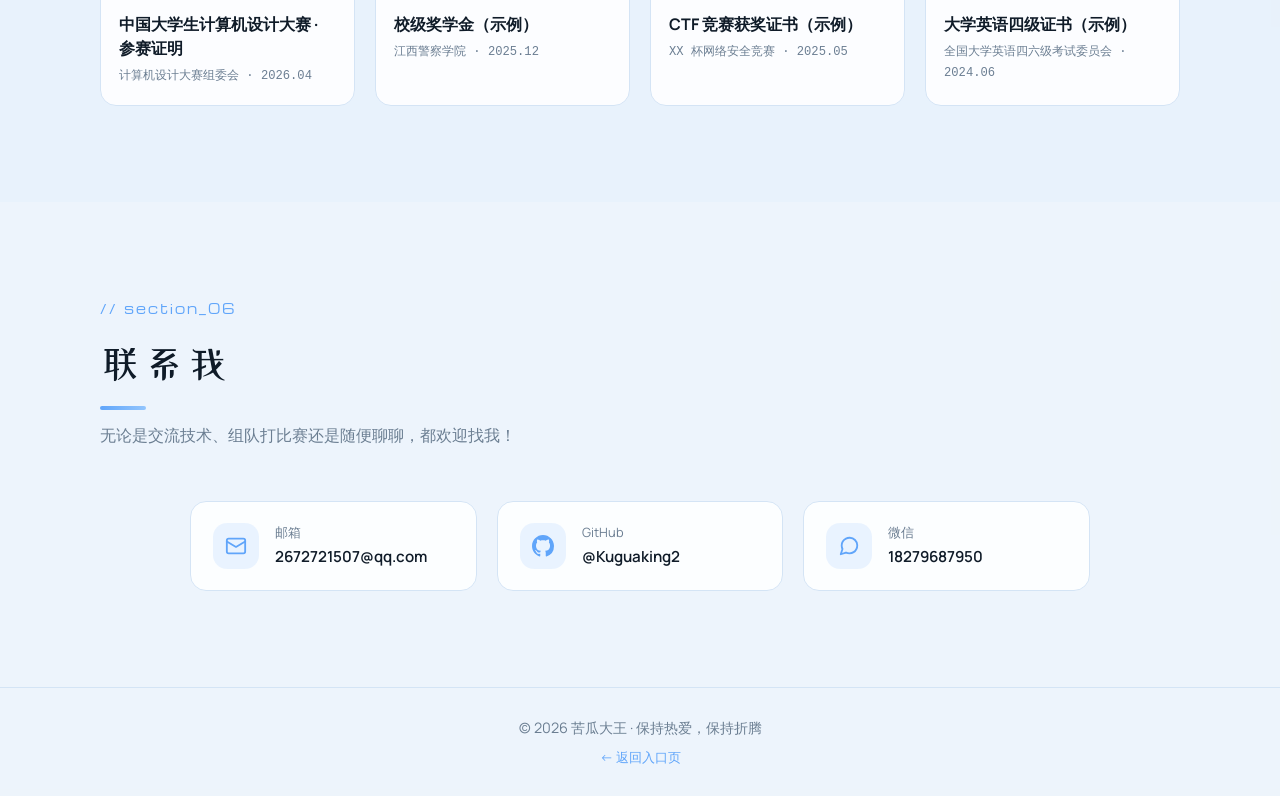
==== commit 7a750adb: "feat: 新增返回入口页按钮与水墨转场特效 - 导航栏新增返回入口页图标按钮 - 页脚添加「← 返回入口页」链接 - 实现水墨晕开转场动画（跨页跳转时从点击处晕开铺满全屏） - 入口页同步优化" ====
--- a/intro/index.html
+++ b/intro/index.html
@@ -52,6 +52,10 @@
       <!-- 桌面端菜单（内容由 main.js 从 config.js 渲染） -->
       <ul class="nav-links" id="nav-links"></ul>
       <div class="nav-actions">
+        <a class="icon-btn" href="../" title="返回入口页" aria-label="返回入口页" data-ink-nav>
+          <!-- 房子图标：点击回到 Lumora 风格入口页 -->
+          <svg viewBox="0 0 24 24" fill="none" stroke="currentColor" stroke-width="2" stroke-linecap="round" stroke-linejoin="round"><path d="m3 9 9-7 9 7v11a2 2 0 0 1-2 2H5a2 2 0 0 1-2-2z"/><polyline points="9 22 9 12 15 12 15 22"/></svg>
+        </a>
         <button id="theme-toggle" class="icon-btn" aria-label="切换深色/浅色模式">
           <!-- 太阳/月亮图标由 CSS 根据当前主题切换显示 -->
           <svg class="icon-sun" viewBox="0 0 24 24" fill="none" stroke="currentColor" stroke-width="2" stroke-linecap="round"><circle cx="12" cy="12" r="4"/><path d="M12 2v2M12 20v2M4.93 4.93l1.41 1.41M17.66 17.66l1.41 1.41M2 12h2M20 12h2M4.93 19.07l1.41-1.41M17.66 6.34l1.41-1.41"/></svg>
@@ -146,6 +150,7 @@
   <footer class="footer">
     <div class="container">
       <p id="footer-text"></p>
+      <p class="footer-home"><a href="../" data-ink-nav>← 返回入口页</a></p>
     </div>
   </footer>
 
@@ -164,8 +169,122 @@
     <button id="lightbox-close" aria-label="关闭预览">×</button>
   </div>
 
+  <!-- 水墨转场层：点击"返回入口页"时，墨迹从点击处晕开铺满全屏，跳转后在新页面淡出揭开 -->
+  <div class="ink-transition" aria-hidden="true">
+    <svg viewBox="0 0 1920 1080" preserveAspectRatio="xMidYMid slice">
+      <defs>
+        <!-- 湍流噪声 + 位移滤镜：让墨团边缘呈现自然的晕染毛边。
+             滤镜只算一次，扩散动画用 transform 缩放完成，性能才够 -->
+        <filter id="ink-bleed" x="-40%" y="-40%" width="180%" height="180%">
+          <feTurbulence type="fractalNoise" baseFrequency="0.03" numOctaves="4" seed="7" result="noise"/>
+          <feDisplacementMap in="SourceGraphic" in2="noise" scale="120"/>
+        </filter>
+        <filter id="ink-bleed-2" x="-40%" y="-40%" width="180%" height="180%">
+          <feTurbulence type="fractalNoise" baseFrequency="0.034" numOctaves="4" seed="31" result="noise"/>
+          <feDisplacementMap in="SourceGraphic" in2="noise" scale="120"/>
+        </filter>
+        <filter id="ink-bleed-3" x="-40%" y="-40%" width="180%" height="180%">
+          <feTurbulence type="fractalNoise" baseFrequency="0.028" numOctaves="4" seed="53" result="noise"/>
+          <feDisplacementMap in="SourceGraphic" in2="noise" scale="120"/>
+        </filter>
+      </defs>
+      <!-- 三层水墨：宣纸白先行铺底 → 浓墨 → 焦墨芯，错峰向外围洇开 -->
+      <g id="ink-white" class="ink-layer" opacity="0" filter="url(#ink-bleed)">
+        <circle cx="0" cy="0" r="1000" fill="#f4f1e8"/>
+      </g>
+      <g id="ink-black" class="ink-layer" opacity="0" filter="url(#ink-bleed-2)">
+        <circle cx="0" cy="0" r="950" fill="#0b0e16"/>
+        <circle cx="0" cy="0" r="870" fill="#05070e"/>
+      </g>
+      <g id="ink-core" class="ink-layer" opacity="0" filter="url(#ink-bleed-3)">
+        <circle cx="0" cy="0" r="780" fill="#03050a"/>
+      </g>
+    </svg>
+  </div>
+
   <!-- 先加载内容配置，再加载渲染脚本（顺序不能反） -->
   <script src="js/config.js"></script>
   <script src="js/main.js"></script>
+  <script>
+    /* ===== 水墨转场：点击"返回入口页"时，墨迹从点击处晕开铺满全屏再跳转 =====
+       性能要点：墨团按最终尺寸绘制一次（滤镜只算一次），
+       扩散动画用 transform 缩放完成（GPU 合成，不重算滤镜） */
+    (function () {
+      const layer = document.querySelector(".ink-transition");
+      if (!layer) return;
+      const group = document.getElementById("ink-group");
+      const reduceMotion = window.matchMedia("(prefers-reduced-motion: reduce)").matches;
+      const BASE_R = 1000; // 与 markup 里各层墨团的基准半径一致
+      // 三层水墨：宣纸白（先行铺底）→ 浓墨 → 焦墨芯，错峰向外围洇开
+      const layers = [
+        { g: document.getElementById("ink-white"), mul: 1.26, delay: 0,   dur: 1300 },
+        { g: document.getElementById("ink-black"), mul: 1.0,  delay: 140, dur: 1300 },
+        { g: document.getElementById("ink-core"),  mul: 0.84, delay: 280, dur: 1300 },
+      ];
+
+      function toViewBox(x, y) {
+        const scale = Math.max(1920 / window.innerWidth, 1080 / window.innerHeight);
+        return [
+          x * scale + (1920 - window.innerWidth * scale) / 2,
+          y * scale + (1080 - window.innerHeight * scale) / 2,
+        ];
+      }
+
+      function place(l, x, y, scale) {
+        l.g.style.transform = "translate(" + x.toFixed(1) + "px, " + y.toFixed(1) + "px) scale(" + scale.toFixed(3) + ")";
+      }
+
+      // 三层水墨错峰扩散：宣纸白先行 → 浓墨 → 焦墨芯，慢慢向外围洇开
+      function spread(x, y, done) {
+        layer.classList.add("play");
+        layers.forEach((l) => {
+          l.g.setAttribute("opacity", "1");
+          l.g.style.transition = "none";
+          place(l, x, y, 0.02);
+        });
+        void layer.getBoundingClientRect(); // 强制回流，确保初始状态先生效
+        layers.forEach((l) => {
+          l.g.style.transition = "transform " + l.dur + "ms cubic-bezier(0.25, 0.7, 0.3, 1) " + l.delay + "ms";
+          place(l, x, y, l.mul);
+        });
+        setTimeout(done, 1750); // 等最慢的焦墨芯洇完再跳转
+      }
+
+      // 到达新页面：若刚经历水墨转场（3 秒内），整幅水墨淡出揭开新页面
+      try {
+        const stamp = Number(sessionStorage.getItem("ink-nav") || 0);
+        if (stamp && Date.now() - stamp < 3000) {
+          sessionStorage.removeItem("ink-nav");
+          if (reduceMotion) return;
+          layer.classList.add("play");
+          layers.forEach((l) => {
+            l.g.style.transition = "none";
+            l.g.setAttribute("opacity", "1");
+            place(l, 960, 540, (Math.hypot(960, 540) + 320) / BASE_R);
+          });
+          void layer.getBoundingClientRect();
+          layers.forEach((l) => {
+            l.g.style.transition = "opacity 0.9s ease " + (l.delay || 0) + "ms";
+            l.g.setAttribute("opacity", "0");
+          });
+          setTimeout(() => {
+            layer.classList.remove("play");
+            layers.forEach((l) => (l.g.style.transition = ""));
+          }, 2000);
+        }
+      } catch (e) { /* 忽略隐私模式下的存储错误 */ }
+
+      document.querySelectorAll("[data-ink-nav]").forEach((link) => {
+        link.addEventListener("click", (e) => {
+          if (reduceMotion) return;
+          e.preventDefault();
+          const rect = link.getBoundingClientRect();
+          try { sessionStorage.setItem("ink-nav", String(Date.now())); } catch (err) {}
+          const [vx, vy] = toViewBox(rect.left + rect.width / 2, rect.top + rect.height / 2);
+          spread(vx, vy, () => { location.href = link.getAttribute("href"); });
+        });
+      });
+    })();
+  </script>
 </body>
 </html>
--- a/intro/css/style.css
+++ b/intro/css/style.css
@@ -891,3 +891,20 @@
   .marquee-track { transform: rotateX(14deg); } /* 不再随滚动转动 */
   .hero-name { animation: none; background-position: 50% 50%; }
 }
+
+/* 页脚「返回入口页」链接 */
+.footer-home { margin-top: 6px; font-size: 0.82rem; }
+.footer-home a { color: var(--primary); transition: opacity 0.2s; }
+.footer-home a:hover { opacity: 0.75; text-decoration: underline; }
+
+/* 水墨转场层：点击跨页链接（返回入口页）时铺满全屏 */
+.ink-transition {
+  position: fixed;
+  inset: 0;
+  z-index: 400;
+  pointer-events: none;
+  display: none;
+}
+.ink-transition.play { display: block; }
+.ink-transition svg { width: 100%; height: 100%; display: block; }
+.ink-layer { transform-box: view-box; transform-origin: 0 0; will-change: transform, opacity; }
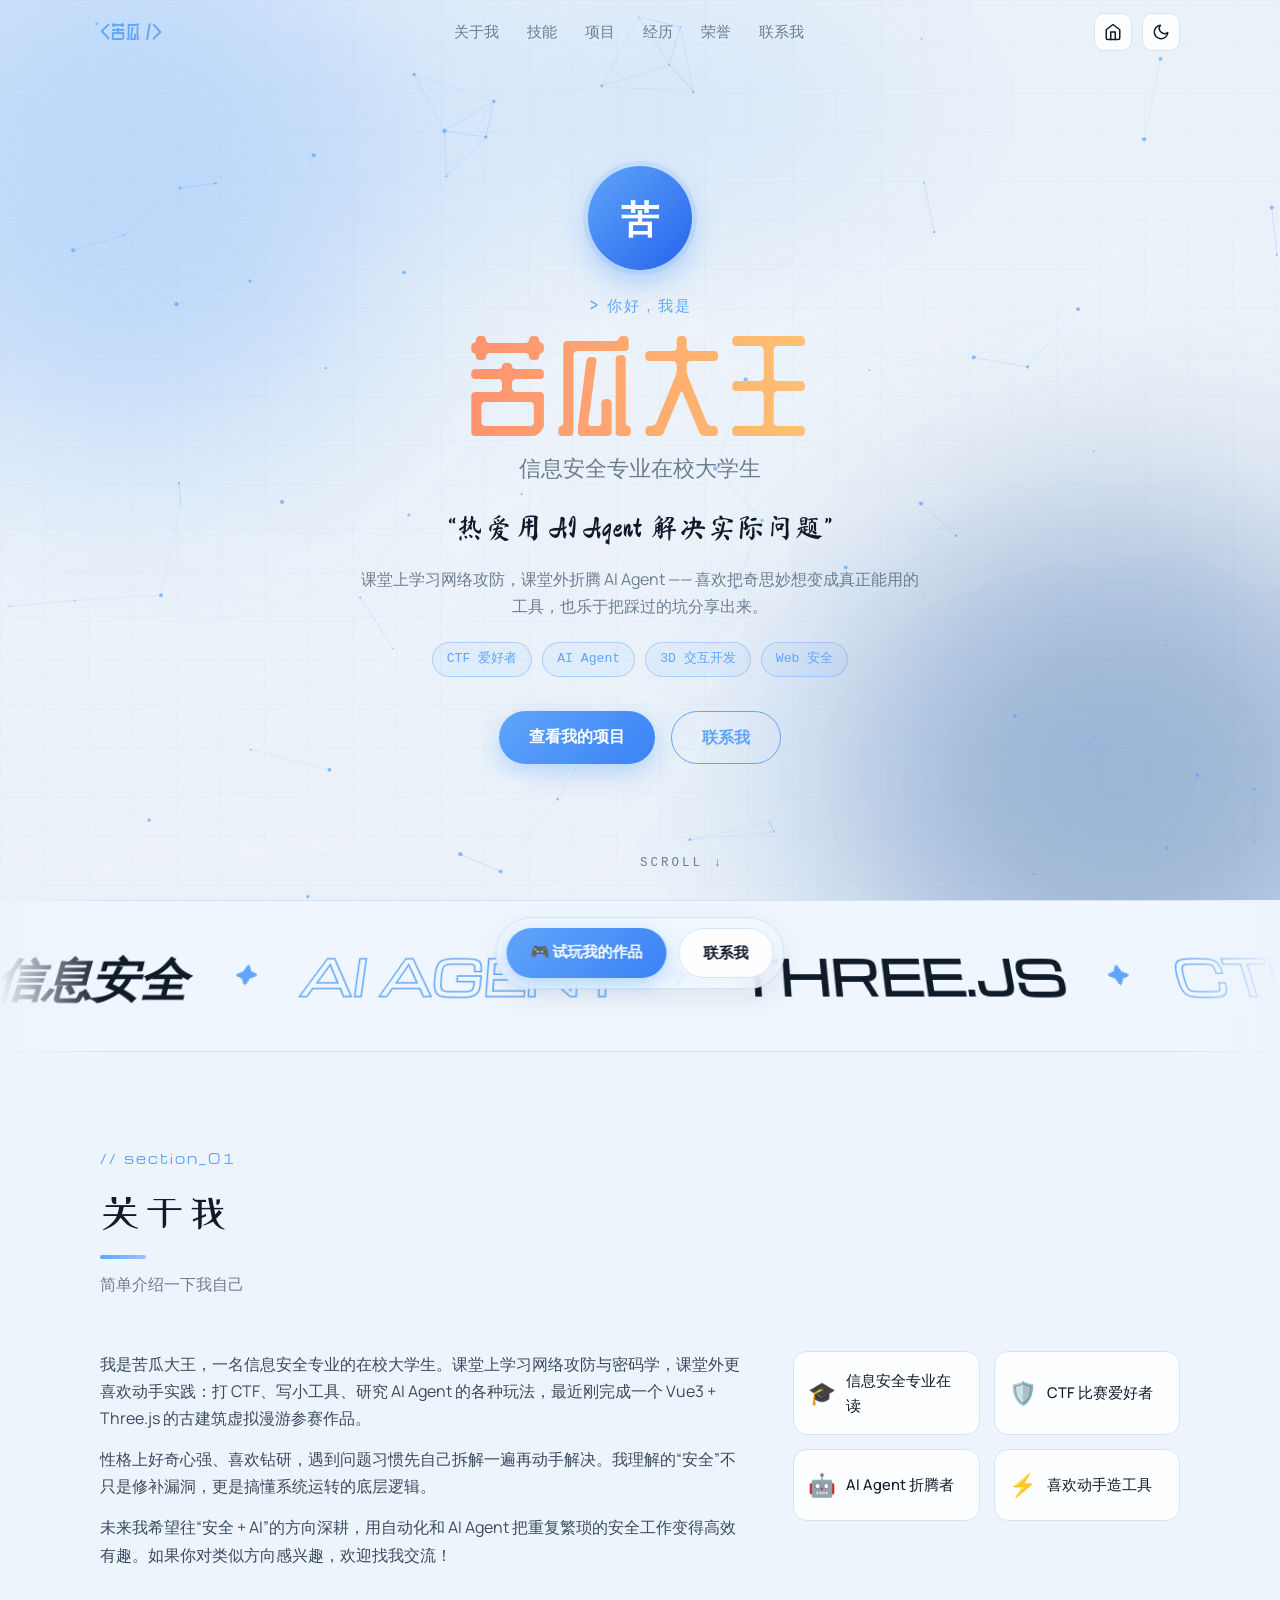
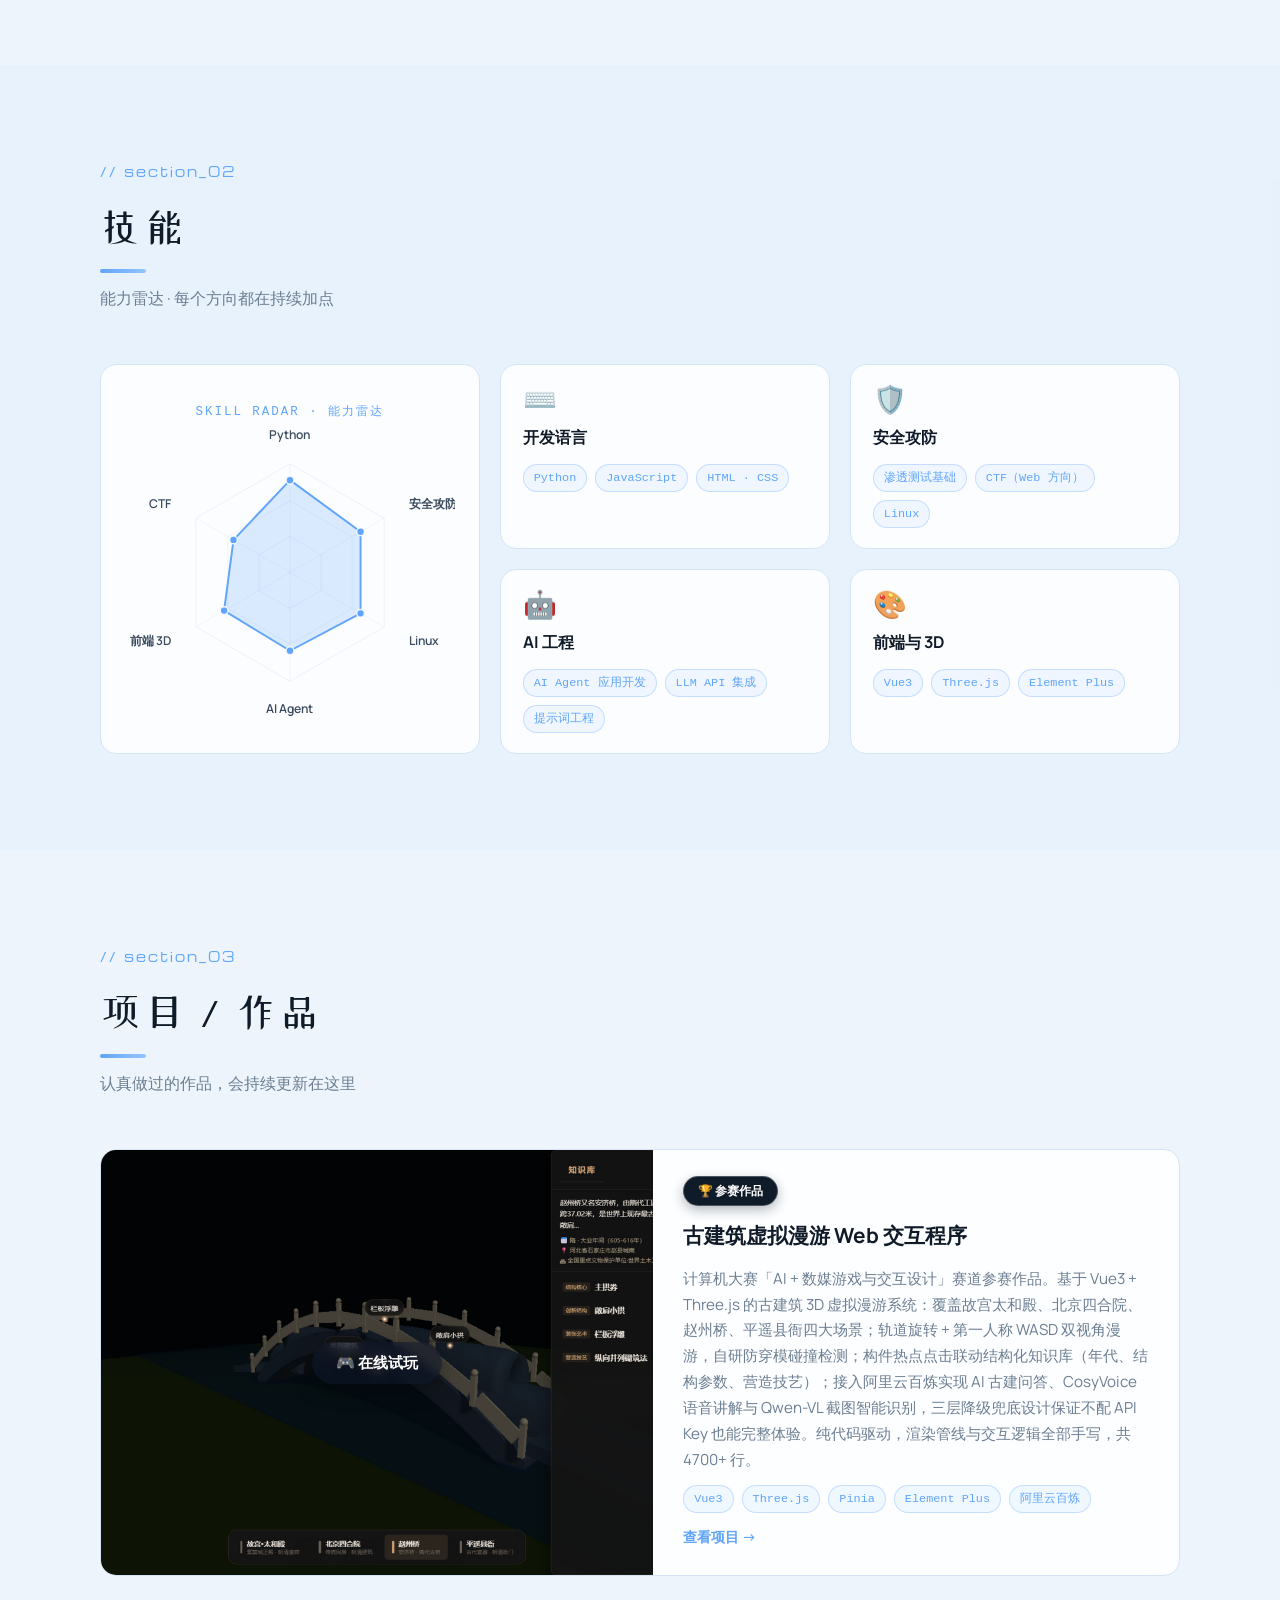
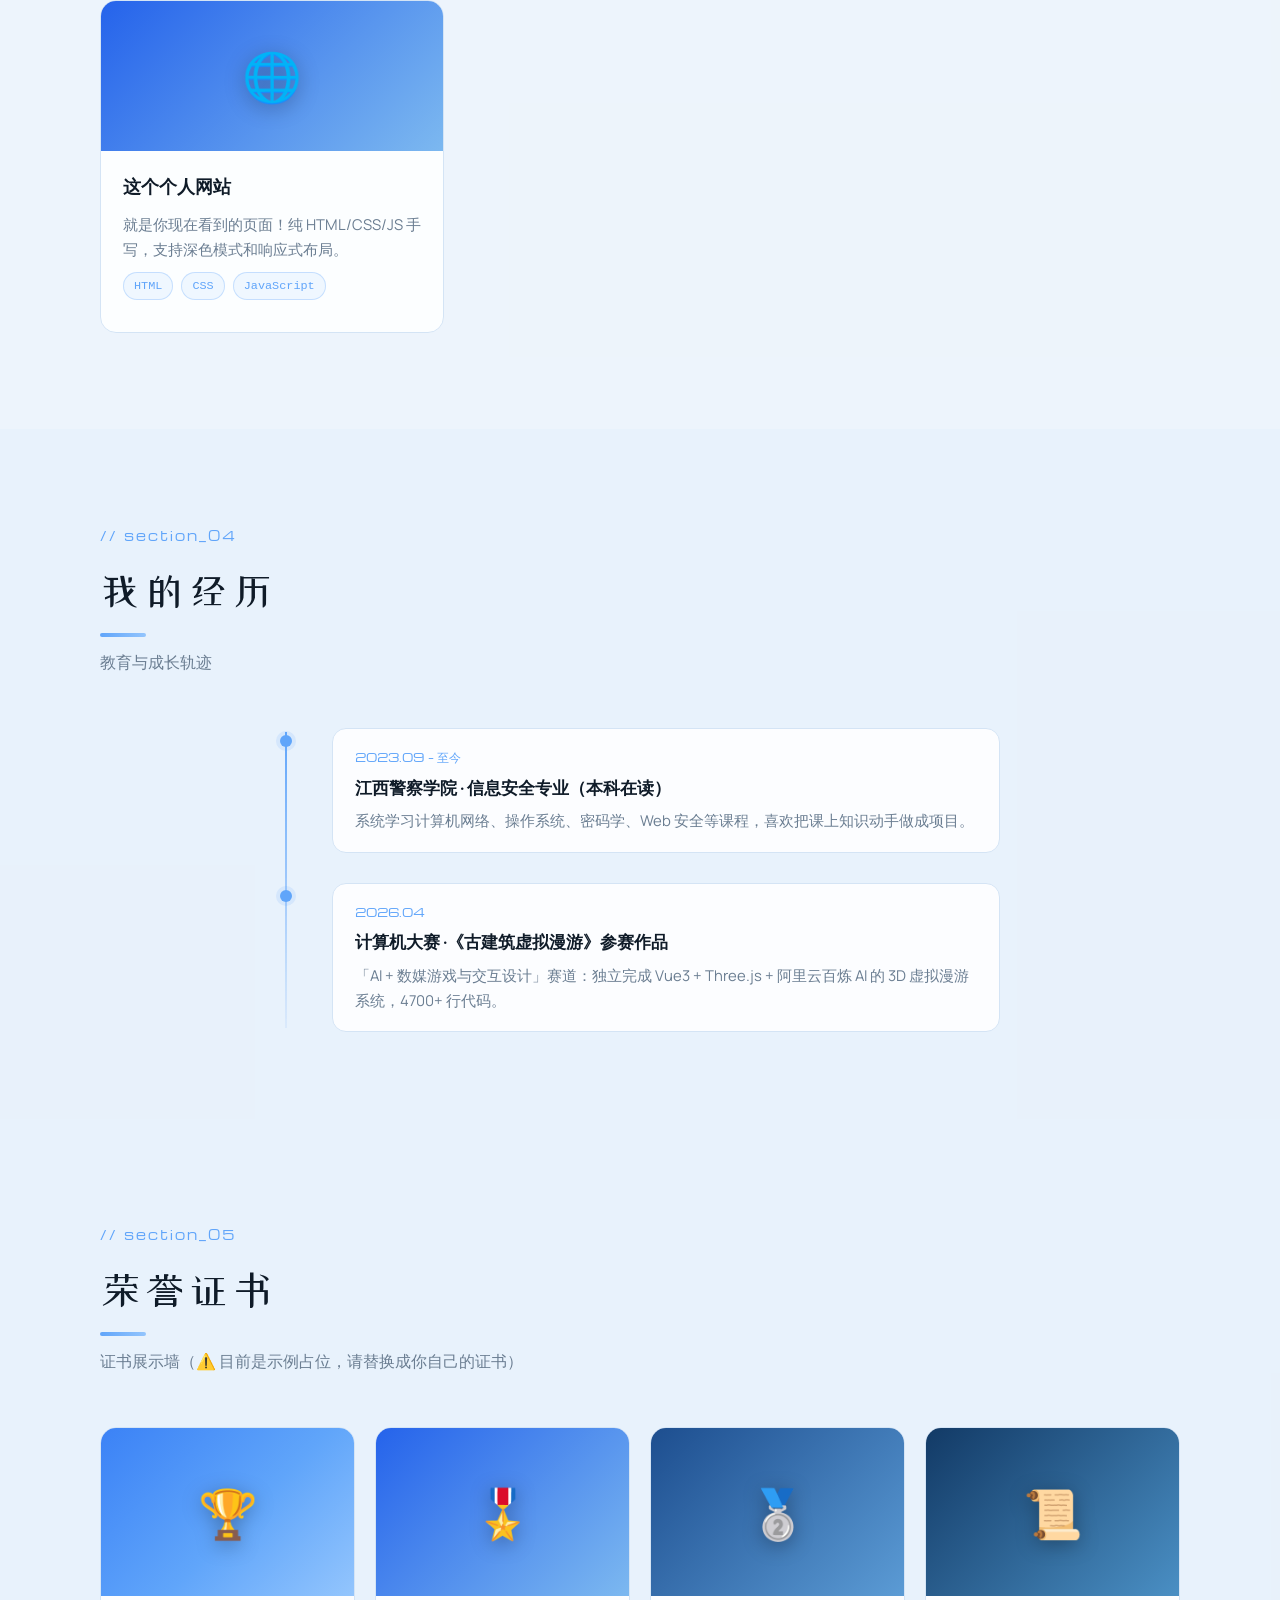
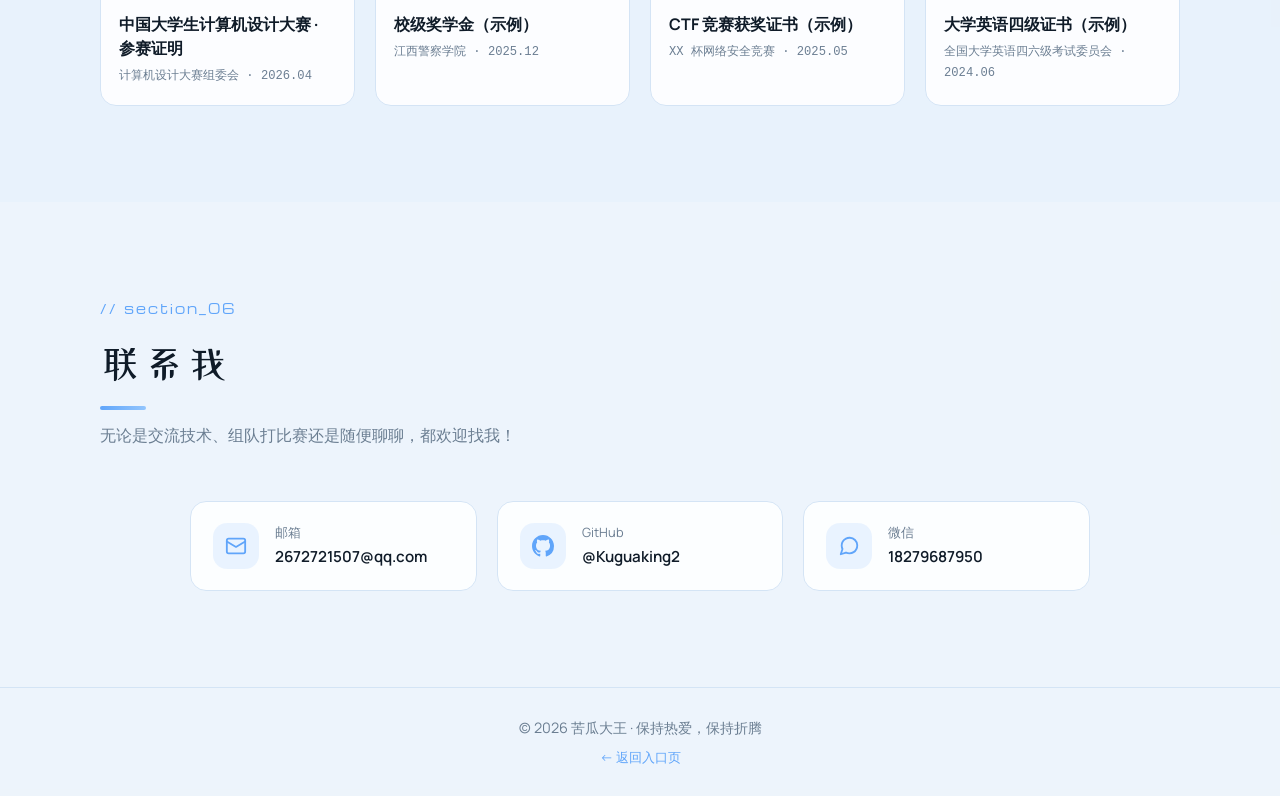
==== commit 9923c032: "refactor: 移除水墨转场动画，返回按钮改为直接跳转 - 删除全站水墨转场脚本与 SVG 转场层、相关样式 - 返回入口页按钮/页脚链接保留，恢复为普通链接跳转 - 保留此前新增的返回入口页按钮" ====
--- a/intro/index.html
+++ b/intro/index.html
@@ -52,7 +52,7 @@
       <!-- 桌面端菜单（内容由 main.js 从 config.js 渲染） -->
       <ul class="nav-links" id="nav-links"></ul>
       <div class="nav-actions">
-        <a class="icon-btn" href="../" title="返回入口页" aria-label="返回入口页" data-ink-nav>
+        <a class="icon-btn" href="../" title="返回入口页" aria-label="返回入口页">
           <!-- 房子图标：点击回到 Lumora 风格入口页 -->
           <svg viewBox="0 0 24 24" fill="none" stroke="currentColor" stroke-width="2" stroke-linecap="round" stroke-linejoin="round"><path d="m3 9 9-7 9 7v11a2 2 0 0 1-2 2H5a2 2 0 0 1-2-2z"/><polyline points="9 22 9 12 15 12 15 22"/></svg>
         </a>
@@ -150,7 +150,7 @@
   <footer class="footer">
     <div class="container">
       <p id="footer-text"></p>
-      <p class="footer-home"><a href="../" data-ink-nav>← 返回入口页</a></p>
+      <p class="footer-home"><a href="../">← 返回入口页</a></p>
     </div>
   </footer>
 
@@ -169,122 +169,8 @@
     <button id="lightbox-close" aria-label="关闭预览">×</button>
   </div>
 
-  <!-- 水墨转场层：点击"返回入口页"时，墨迹从点击处晕开铺满全屏，跳转后在新页面淡出揭开 -->
-  <div class="ink-transition" aria-hidden="true">
-    <svg viewBox="0 0 1920 1080" preserveAspectRatio="xMidYMid slice">
-      <defs>
-        <!-- 湍流噪声 + 位移滤镜：让墨团边缘呈现自然的晕染毛边。
-             滤镜只算一次，扩散动画用 transform 缩放完成，性能才够 -->
-        <filter id="ink-bleed" x="-40%" y="-40%" width="180%" height="180%">
-          <feTurbulence type="fractalNoise" baseFrequency="0.03" numOctaves="4" seed="7" result="noise"/>
-          <feDisplacementMap in="SourceGraphic" in2="noise" scale="120"/>
-        </filter>
-        <filter id="ink-bleed-2" x="-40%" y="-40%" width="180%" height="180%">
-          <feTurbulence type="fractalNoise" baseFrequency="0.034" numOctaves="4" seed="31" result="noise"/>
-          <feDisplacementMap in="SourceGraphic" in2="noise" scale="120"/>
-        </filter>
-        <filter id="ink-bleed-3" x="-40%" y="-40%" width="180%" height="180%">
-          <feTurbulence type="fractalNoise" baseFrequency="0.028" numOctaves="4" seed="53" result="noise"/>
-          <feDisplacementMap in="SourceGraphic" in2="noise" scale="120"/>
-        </filter>
-      </defs>
-      <!-- 三层水墨：宣纸白先行铺底 → 浓墨 → 焦墨芯，错峰向外围洇开 -->
-      <g id="ink-white" class="ink-layer" opacity="0" filter="url(#ink-bleed)">
-        <circle cx="0" cy="0" r="1000" fill="#f4f1e8"/>
-      </g>
-      <g id="ink-black" class="ink-layer" opacity="0" filter="url(#ink-bleed-2)">
-        <circle cx="0" cy="0" r="950" fill="#0b0e16"/>
-        <circle cx="0" cy="0" r="870" fill="#05070e"/>
-      </g>
-      <g id="ink-core" class="ink-layer" opacity="0" filter="url(#ink-bleed-3)">
-        <circle cx="0" cy="0" r="780" fill="#03050a"/>
-      </g>
-    </svg>
-  </div>
-
   <!-- 先加载内容配置，再加载渲染脚本（顺序不能反） -->
   <script src="js/config.js"></script>
   <script src="js/main.js"></script>
-  <script>
-    /* ===== 水墨转场：点击"返回入口页"时，墨迹从点击处晕开铺满全屏再跳转 =====
-       性能要点：墨团按最终尺寸绘制一次（滤镜只算一次），
-       扩散动画用 transform 缩放完成（GPU 合成，不重算滤镜） */
-    (function () {
-      const layer = document.querySelector(".ink-transition");
-      if (!layer) return;
-      const group = document.getElementById("ink-group");
-      const reduceMotion = window.matchMedia("(prefers-reduced-motion: reduce)").matches;
-      const BASE_R = 1000; // 与 markup 里各层墨团的基准半径一致
-      // 三层水墨：宣纸白（先行铺底）→ 浓墨 → 焦墨芯，错峰向外围洇开
-      const layers = [
-        { g: document.getElementById("ink-white"), mul: 1.26, delay: 0,   dur: 1300 },
-        { g: document.getElementById("ink-black"), mul: 1.0,  delay: 140, dur: 1300 },
-        { g: document.getElementById("ink-core"),  mul: 0.84, delay: 280, dur: 1300 },
-      ];
-
-      function toViewBox(x, y) {
-        const scale = Math.max(1920 / window.innerWidth, 1080 / window.innerHeight);
-        return [
-          x * scale + (1920 - window.innerWidth * scale) / 2,
-          y * scale + (1080 - window.innerHeight * scale) / 2,
-        ];
-      }
-
-      function place(l, x, y, scale) {
-        l.g.style.transform = "translate(" + x.toFixed(1) + "px, " + y.toFixed(1) + "px) scale(" + scale.toFixed(3) + ")";
-      }
-
-      // 三层水墨错峰扩散：宣纸白先行 → 浓墨 → 焦墨芯，慢慢向外围洇开
-      function spread(x, y, done) {
-        layer.classList.add("play");
-        layers.forEach((l) => {
-          l.g.setAttribute("opacity", "1");
-          l.g.style.transition = "none";
-          place(l, x, y, 0.02);
-        });
-        void layer.getBoundingClientRect(); // 强制回流，确保初始状态先生效
-        layers.forEach((l) => {
-          l.g.style.transition = "transform " + l.dur + "ms cubic-bezier(0.25, 0.7, 0.3, 1) " + l.delay + "ms";
-          place(l, x, y, l.mul);
-        });
-        setTimeout(done, 1750); // 等最慢的焦墨芯洇完再跳转
-      }
-
-      // 到达新页面：若刚经历水墨转场（3 秒内），整幅水墨淡出揭开新页面
-      try {
-        const stamp = Number(sessionStorage.getItem("ink-nav") || 0);
-        if (stamp && Date.now() - stamp < 3000) {
-          sessionStorage.removeItem("ink-nav");
-          if (reduceMotion) return;
-          layer.classList.add("play");
-          layers.forEach((l) => {
-            l.g.style.transition = "none";
-            l.g.setAttribute("opacity", "1");
-            place(l, 960, 540, (Math.hypot(960, 540) + 320) / BASE_R);
-          });
-          void layer.getBoundingClientRect();
-          layers.forEach((l) => {
-            l.g.style.transition = "opacity 0.9s ease " + (l.delay || 0) + "ms";
-            l.g.setAttribute("opacity", "0");
-          });
-          setTimeout(() => {
-            layer.classList.remove("play");
-            layers.forEach((l) => (l.g.style.transition = ""));
-          }, 2000);
-        }
-      } catch (e) { /* 忽略隐私模式下的存储错误 */ }
-
-      document.querySelectorAll("[data-ink-nav]").forEach((link) => {
-        link.addEventListener("click", (e) => {
-          if (reduceMotion) return;
-          e.preventDefault();
-          const rect = link.getBoundingClientRect();
-          try { sessionStorage.setItem("ink-nav", String(Date.now())); } catch (err) {}
-          const [vx, vy] = toViewBox(rect.left + rect.width / 2, rect.top + rect.height / 2);
-          spread(vx, vy, () => { location.href = link.getAttribute("href"); });
-        });
-      });
-    })();
-  </script>
 </body>
 </html>
--- a/intro/css/style.css
+++ b/intro/css/style.css
@@ -898,13 +898,4 @@
 .footer-home a:hover { opacity: 0.75; text-decoration: underline; }
 
 /* 水墨转场层：点击跨页链接（返回入口页）时铺满全屏 */
-.ink-transition {
-  position: fixed;
-  inset: 0;
-  z-index: 400;
-  pointer-events: none;
-  display: none;
-}
-.ink-transition.play { display: block; }
-.ink-transition svg { width: 100%; height: 100%; display: block; }
-.ink-layer { transform-box: view-box; transform-origin: 0 0; will-change: transform, opacity; }
+
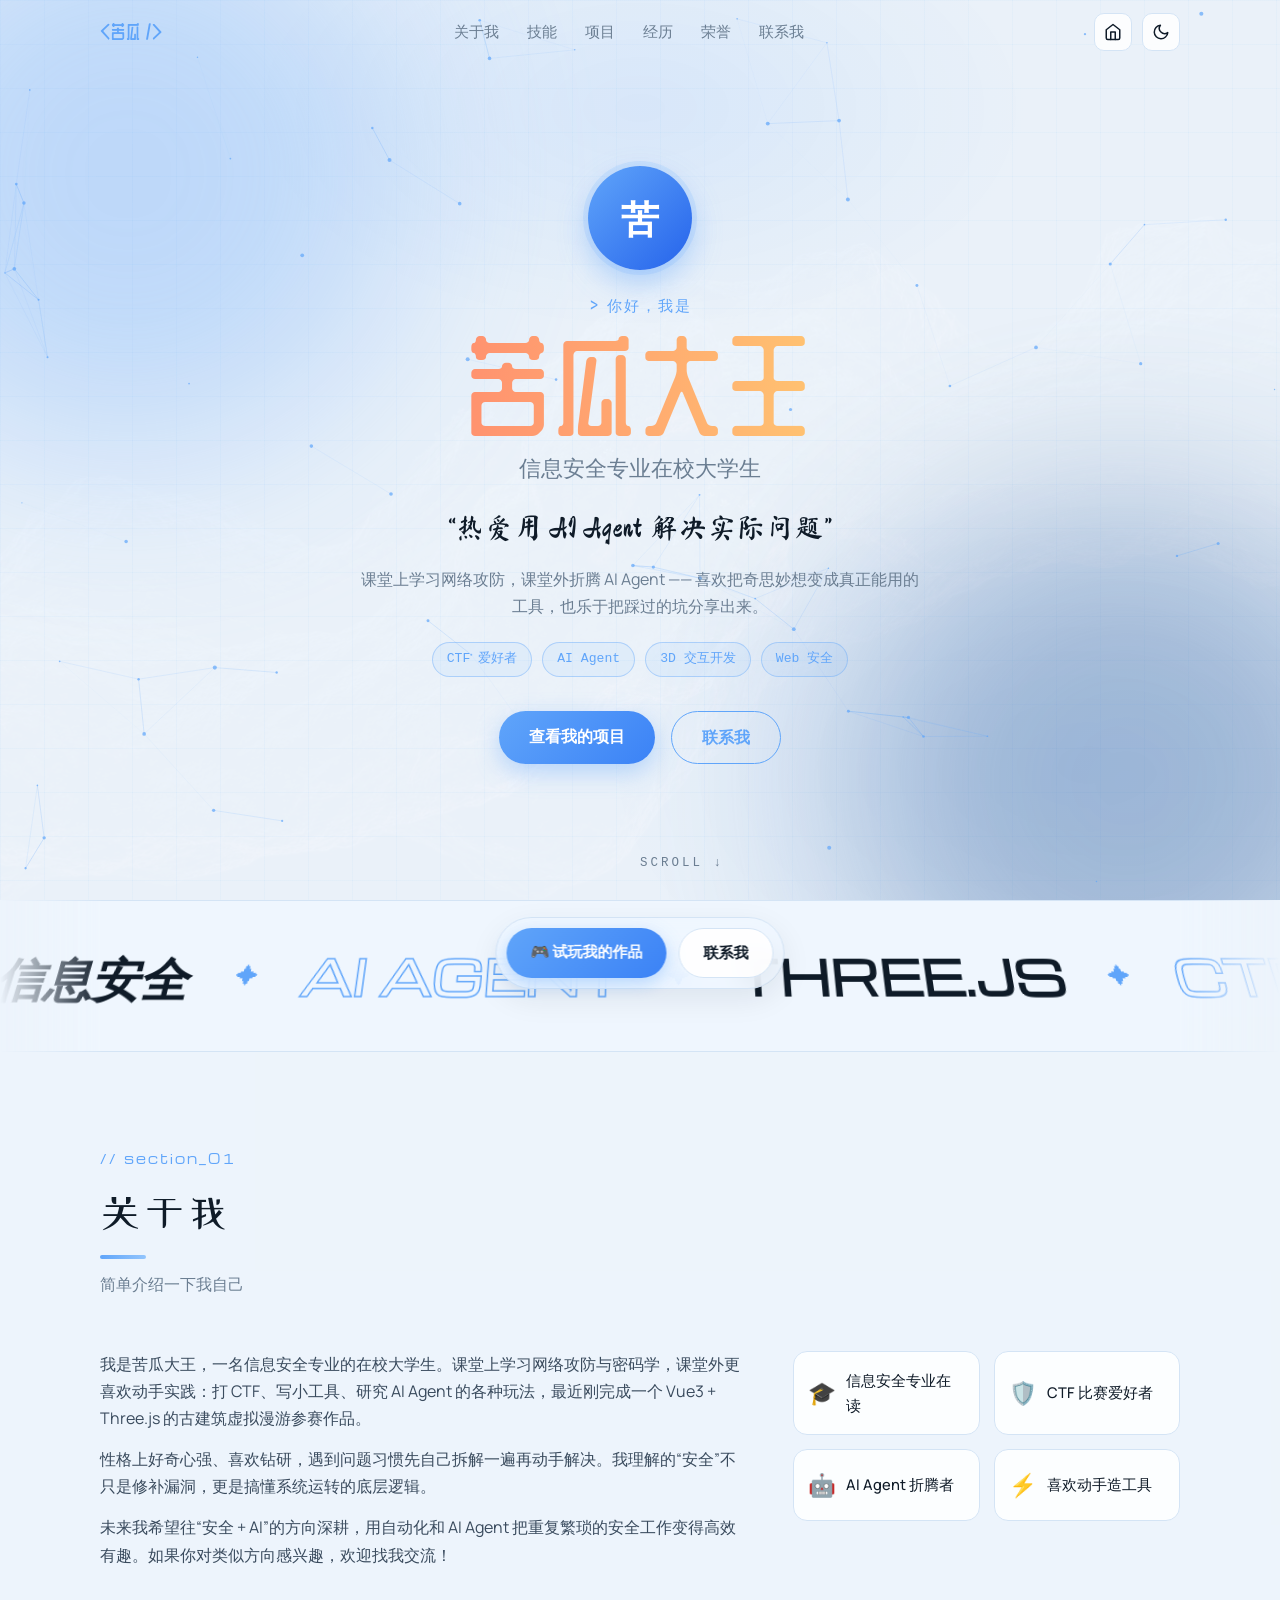
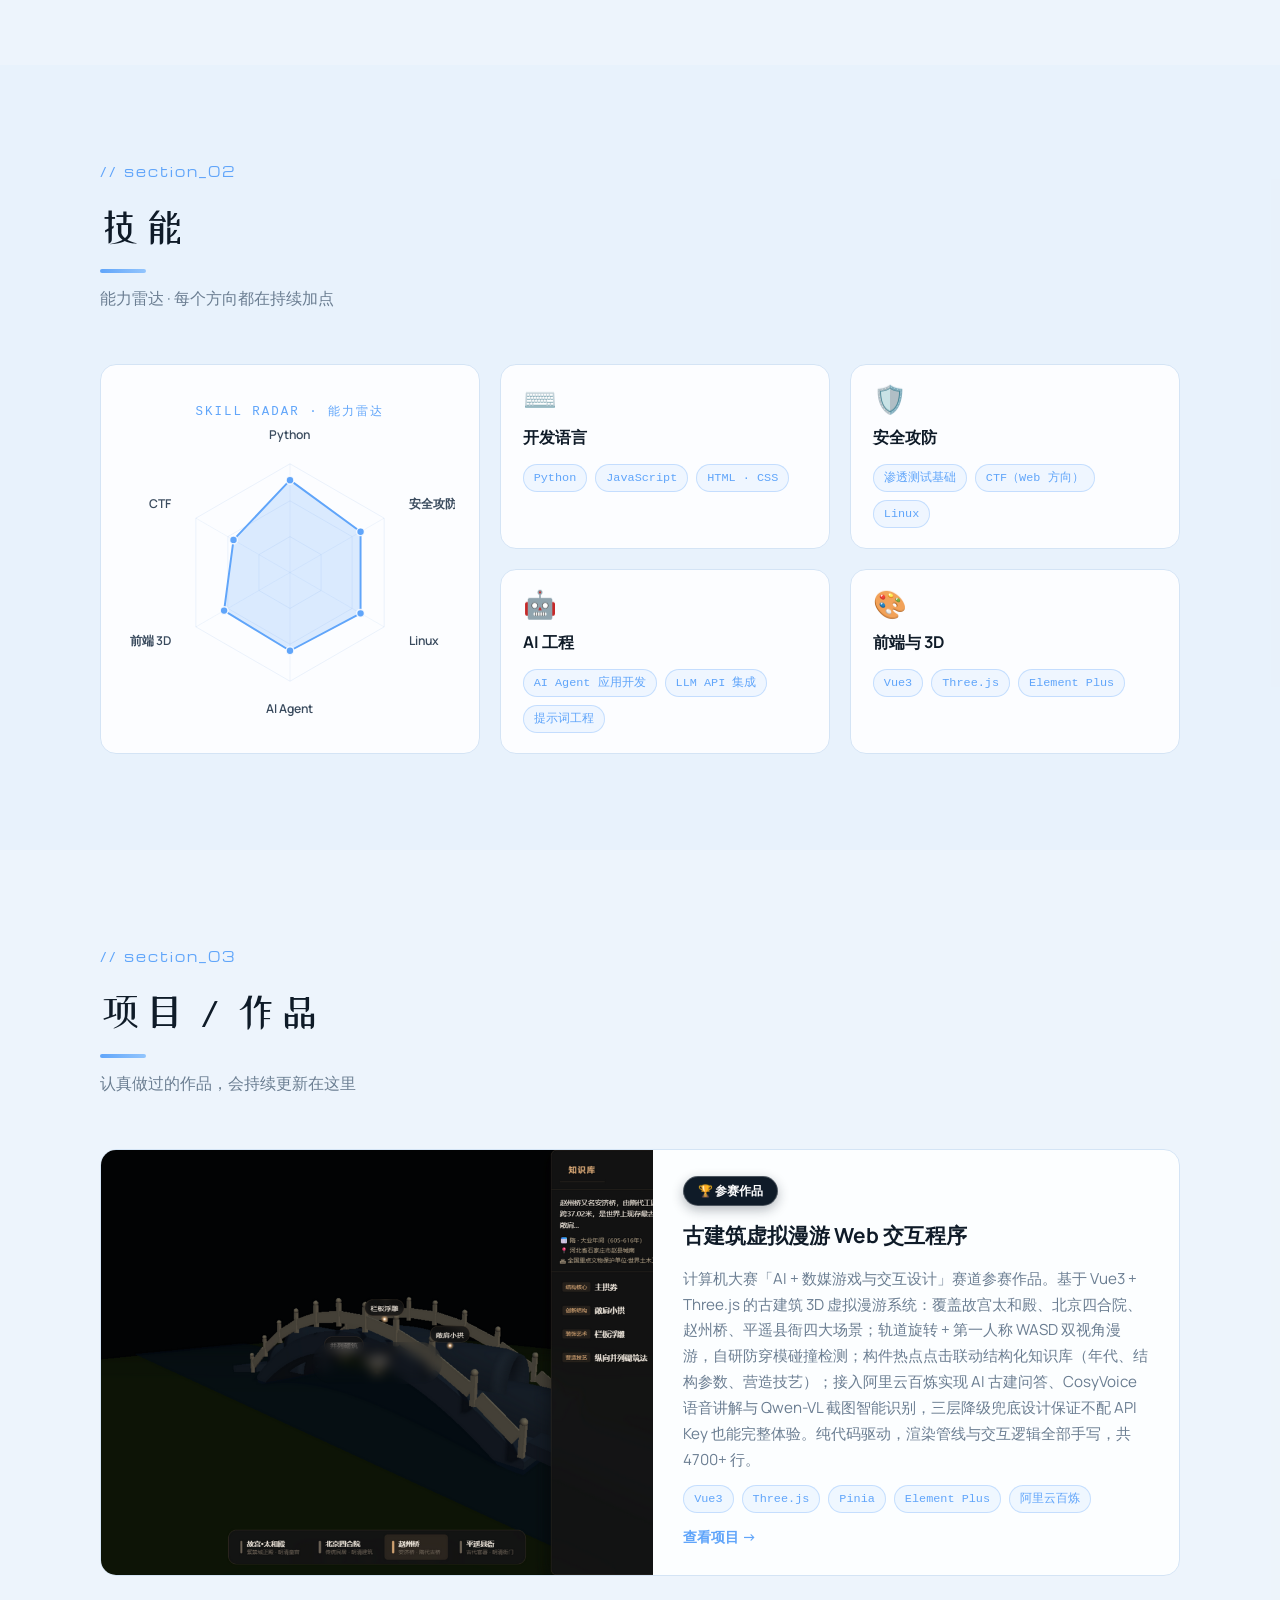
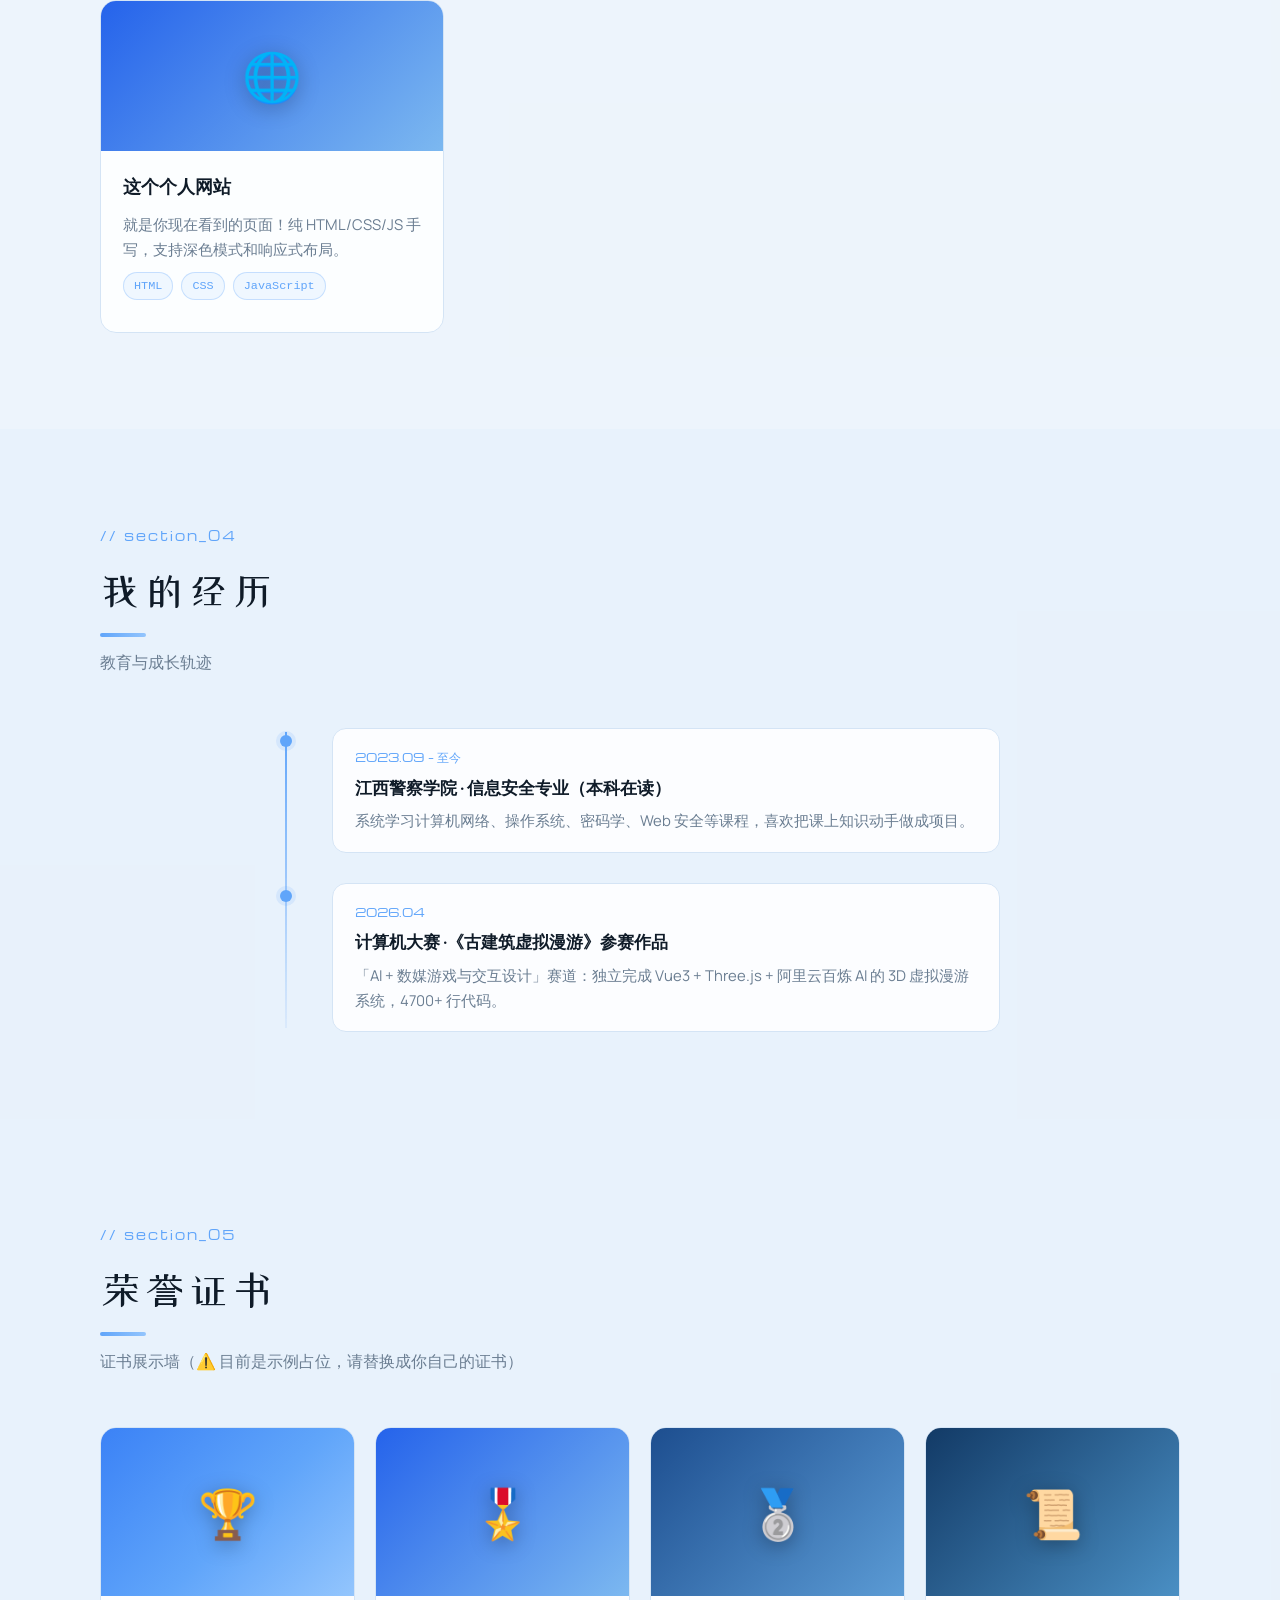
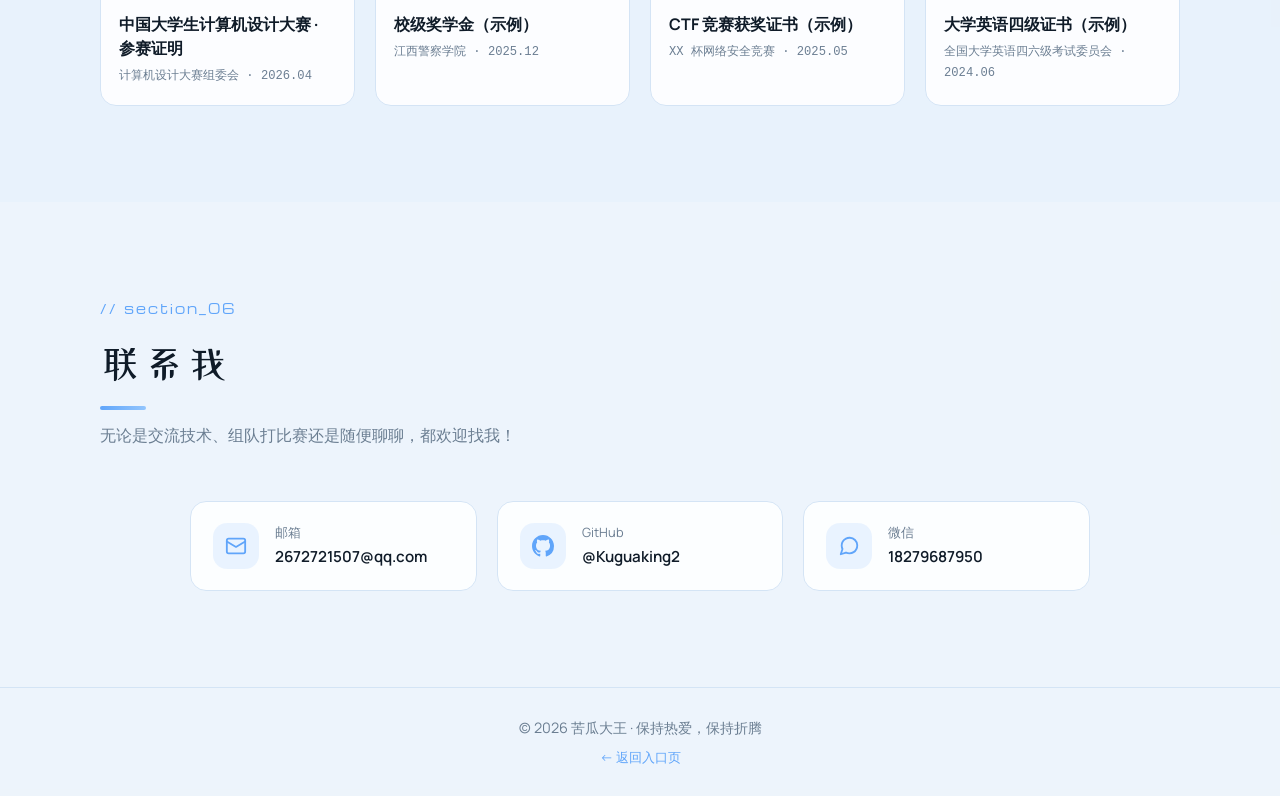
==== commit 65323001: "feat: 恢复并升级三层白黑水墨转场（入口页+返回按钮），修复下划线同步" ====
--- a/intro/index.html
+++ b/intro/index.html
@@ -52,7 +52,7 @@
       <!-- 桌面端菜单（内容由 main.js 从 config.js 渲染） -->
       <ul class="nav-links" id="nav-links"></ul>
       <div class="nav-actions">
-        <a class="icon-btn" href="../" title="返回入口页" aria-label="返回入口页">
+        <a class="icon-btn" href="../" title="返回入口页" aria-label="返回入口页" data-ink-nav>
           <!-- 房子图标：点击回到 Lumora 风格入口页 -->
           <svg viewBox="0 0 24 24" fill="none" stroke="currentColor" stroke-width="2" stroke-linecap="round" stroke-linejoin="round"><path d="m3 9 9-7 9 7v11a2 2 0 0 1-2 2H5a2 2 0 0 1-2-2z"/><polyline points="9 22 9 12 15 12 15 22"/></svg>
         </a>
@@ -150,7 +150,7 @@
   <footer class="footer">
     <div class="container">
       <p id="footer-text"></p>
-      <p class="footer-home"><a href="../">← 返回入口页</a></p>
+      <p class="footer-home"><a href="../" data-ink-nav>← 返回入口页</a></p>
     </div>
   </footer>
 
@@ -170,7 +170,114 @@
   </div>
 
   <!-- 先加载内容配置，再加载渲染脚本（顺序不能反） -->
+  <!-- 水墨转场层：点击跨页链接时，宣纸白与浓墨从点击处错峰晕开铺满全屏，跳转后在新页面淡出揭开 -->
+  <div class="ink-transition" aria-hidden="true">
+    <svg viewBox="0 0 1920 1080" preserveAspectRatio="xMidYMid slice">
+      <defs>
+        <filter id="ink-bleed" x="-40%" y="-40%" width="180%" height="180%">
+          <feTurbulence type="fractalNoise" baseFrequency="0.03" numOctaves="4" seed="7" result="noise"/>
+          <feDisplacementMap in="SourceGraphic" in2="noise" scale="120"/>
+        </filter>
+        <filter id="ink-bleed-2" x="-40%" y="-40%" width="180%" height="180%">
+          <feTurbulence type="fractalNoise" baseFrequency="0.034" numOctaves="4" seed="31" result="noise"/>
+          <feDisplacementMap in="SourceGraphic" in2="noise" scale="120"/>
+        </filter>
+        <filter id="ink-bleed-3" x="-40%" y="-40%" width="180%" height="180%">
+          <feTurbulence type="fractalNoise" baseFrequency="0.028" numOctaves="4" seed="53" result="noise"/>
+          <feDisplacementMap in="SourceGraphic" in2="noise" scale="120"/>
+        </filter>
+      </defs>
+      <g id="ink-white" class="ink-layer" opacity="0" filter="url(#ink-bleed)">
+        <circle cx="0" cy="0" r="1000" fill="#f4f1e8"/>
+      </g>
+      <g id="ink-black" class="ink-layer" opacity="0" filter="url(#ink-bleed-2)">
+        <circle cx="0" cy="0" r="950" fill="#0b0e16"/>
+        <circle cx="0" cy="0" r="870" fill="#05070e"/>
+      </g>
+      <g id="ink-core" class="ink-layer" opacity="0" filter="url(#ink-bleed-3)">
+        <circle cx="0" cy="0" r="780" fill="#03050a"/>
+      </g>
+    </svg>
+  </div>
   <script src="js/config.js"></script>
   <script src="js/main.js"></script>
+  <script>
+    /* ===== 水墨转场：三层（宣纸白/浓墨/焦墨芯）错峰向外围洇开 =====
+       性能要点：各层按最终尺寸绘制一次（滤镜只算一次），
+       扩散用 CSS transition + transform 缩放（GPU 合成，不重算滤镜） */
+    (function () {
+      const layer = document.querySelector(".ink-transition");
+      if (!layer) return;
+      const reduceMotion = window.matchMedia("(prefers-reduced-motion: reduce)").matches;
+      const BASE_R = 1000;
+      const layers = [
+        { g: document.getElementById("ink-white"), mul: 1.26, delay: 0,   dur: 1300 },
+        { g: document.getElementById("ink-black"), mul: 1.0,  delay: 140, dur: 1300 },
+        { g: document.getElementById("ink-core"),  mul: 0.84, delay: 280, dur: 1300 },
+      ];
+
+      function toViewBox(x, y) {
+        const scale = Math.max(1920 / window.innerWidth, 1080 / window.innerHeight);
+        return [
+          x * scale + (1920 - window.innerWidth * scale) / 2,
+          y * scale + (1080 - window.innerHeight * scale) / 2,
+        ];
+      }
+
+      function place(l, x, y, scale) {
+        l.g.style.transform = "translate(" + x.toFixed(1) + "px, " + y.toFixed(1) + "px) scale(" + scale.toFixed(3) + ")";
+      }
+
+      function spread(x, y, done) {
+        layer.classList.add("play");
+        layers.forEach((l) => {
+          l.g.setAttribute("opacity", "1");
+          l.g.style.transition = "none";
+          place(l, x, y, 0.02);
+        });
+        void layer.getBoundingClientRect(); // 强制回流，确保初始状态先生效
+        layers.forEach((l) => {
+          l.g.style.transition = "transform " + l.dur + "ms cubic-bezier(0.25, 0.7, 0.3, 1) " + l.delay + "ms";
+          place(l, x, y, l.mul);
+        });
+        setTimeout(done, 1780); // 等最慢的焦墨芯洇完再跳转
+      }
+
+      // 到达新页面：若刚经历水墨转场（3 秒内），整幅水墨淡出揭开新页面
+      try {
+        const stamp = Number(sessionStorage.getItem("ink-nav") || 0);
+        if (stamp && Date.now() - stamp < 3000) {
+          sessionStorage.removeItem("ink-nav");
+          if (reduceMotion) return;
+          layer.classList.add("play");
+          layers.forEach((l) => {
+            l.g.style.transition = "none";
+            l.g.setAttribute("opacity", "1");
+            place(l, 960, 540, (Math.hypot(960, 540) + 320) / BASE_R);
+          });
+          void layer.getBoundingClientRect();
+          layers.forEach((l) => {
+            l.g.style.transition = "opacity 0.9s ease " + (l.delay || 0) + "ms";
+            l.g.setAttribute("opacity", "0");
+          });
+          setTimeout(() => {
+            layer.classList.remove("play");
+            layers.forEach((l) => (l.g.style.transition = ""));
+          }, 2000);
+        }
+      } catch (e) { /* 忽略隐私模式下的存储错误 */ }
+
+      document.querySelectorAll("[data-ink-nav]").forEach((link) => {
+        link.addEventListener("click", (e) => {
+          if (reduceMotion) return; // 减少动效：直接跳转
+          e.preventDefault();
+          const rect = link.getBoundingClientRect();
+          try { sessionStorage.setItem("ink-nav", String(Date.now())); } catch (err) {}
+          const [vx, vy] = toViewBox(rect.left + rect.width / 2, rect.top + rect.height / 2);
+          spread(vx, vy, () => { location.href = link.getAttribute("href"); });
+        });
+      });
+    })();
+  </script>
 </body>
 </html>
--- a/intro/css/style.css
+++ b/intro/css/style.css
@@ -899,3 +899,15 @@
 
 /* 水墨转场层：点击跨页链接（返回入口页）时铺满全屏 */
 
+
+/* 水墨转场层：点击跨页链接时铺满全屏 */
+.ink-transition {
+  position: fixed;
+  inset: 0;
+  z-index: 400;
+  pointer-events: none;
+  display: none;
+}
+.ink-transition.play { display: block; }
+.ink-transition svg { width: 100%; height: 100%; display: block; }
+.ink-layer { transform-box: view-box; transform-origin: 0 0; will-change: transform, opacity; }
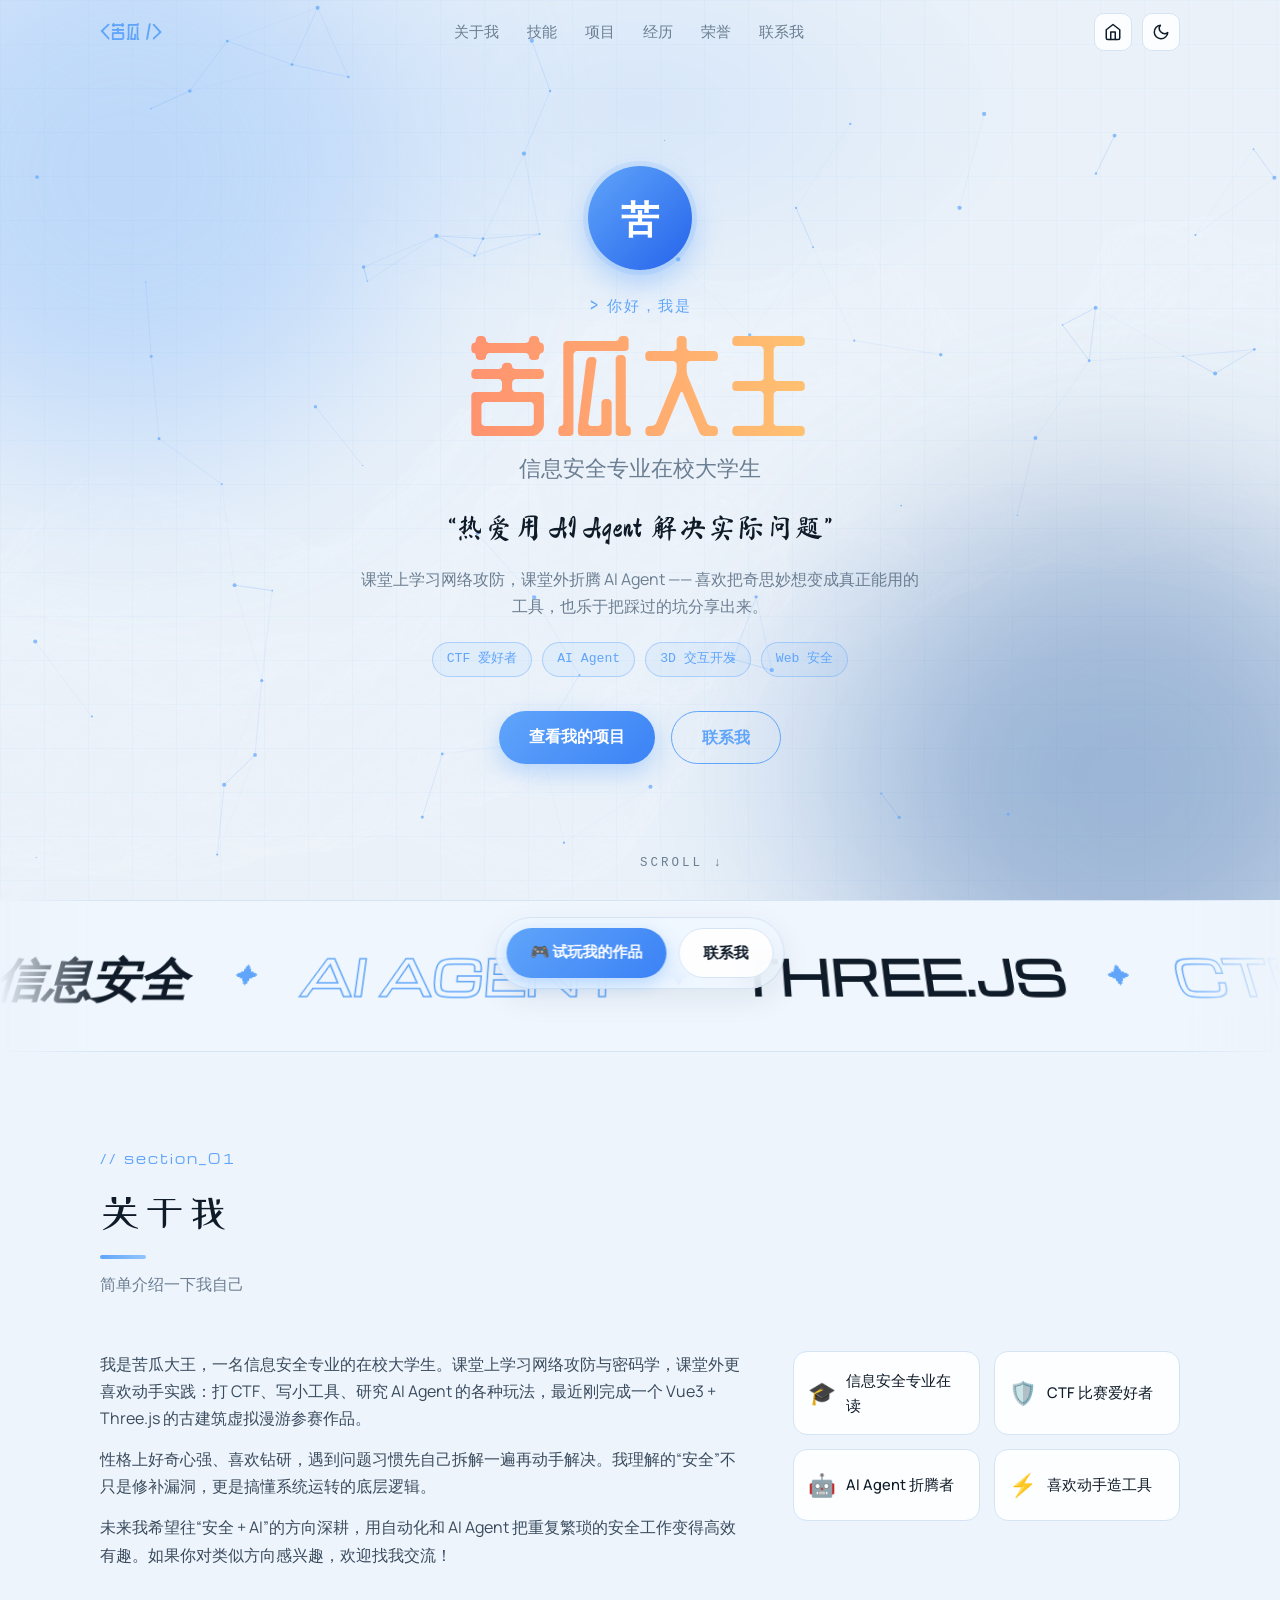
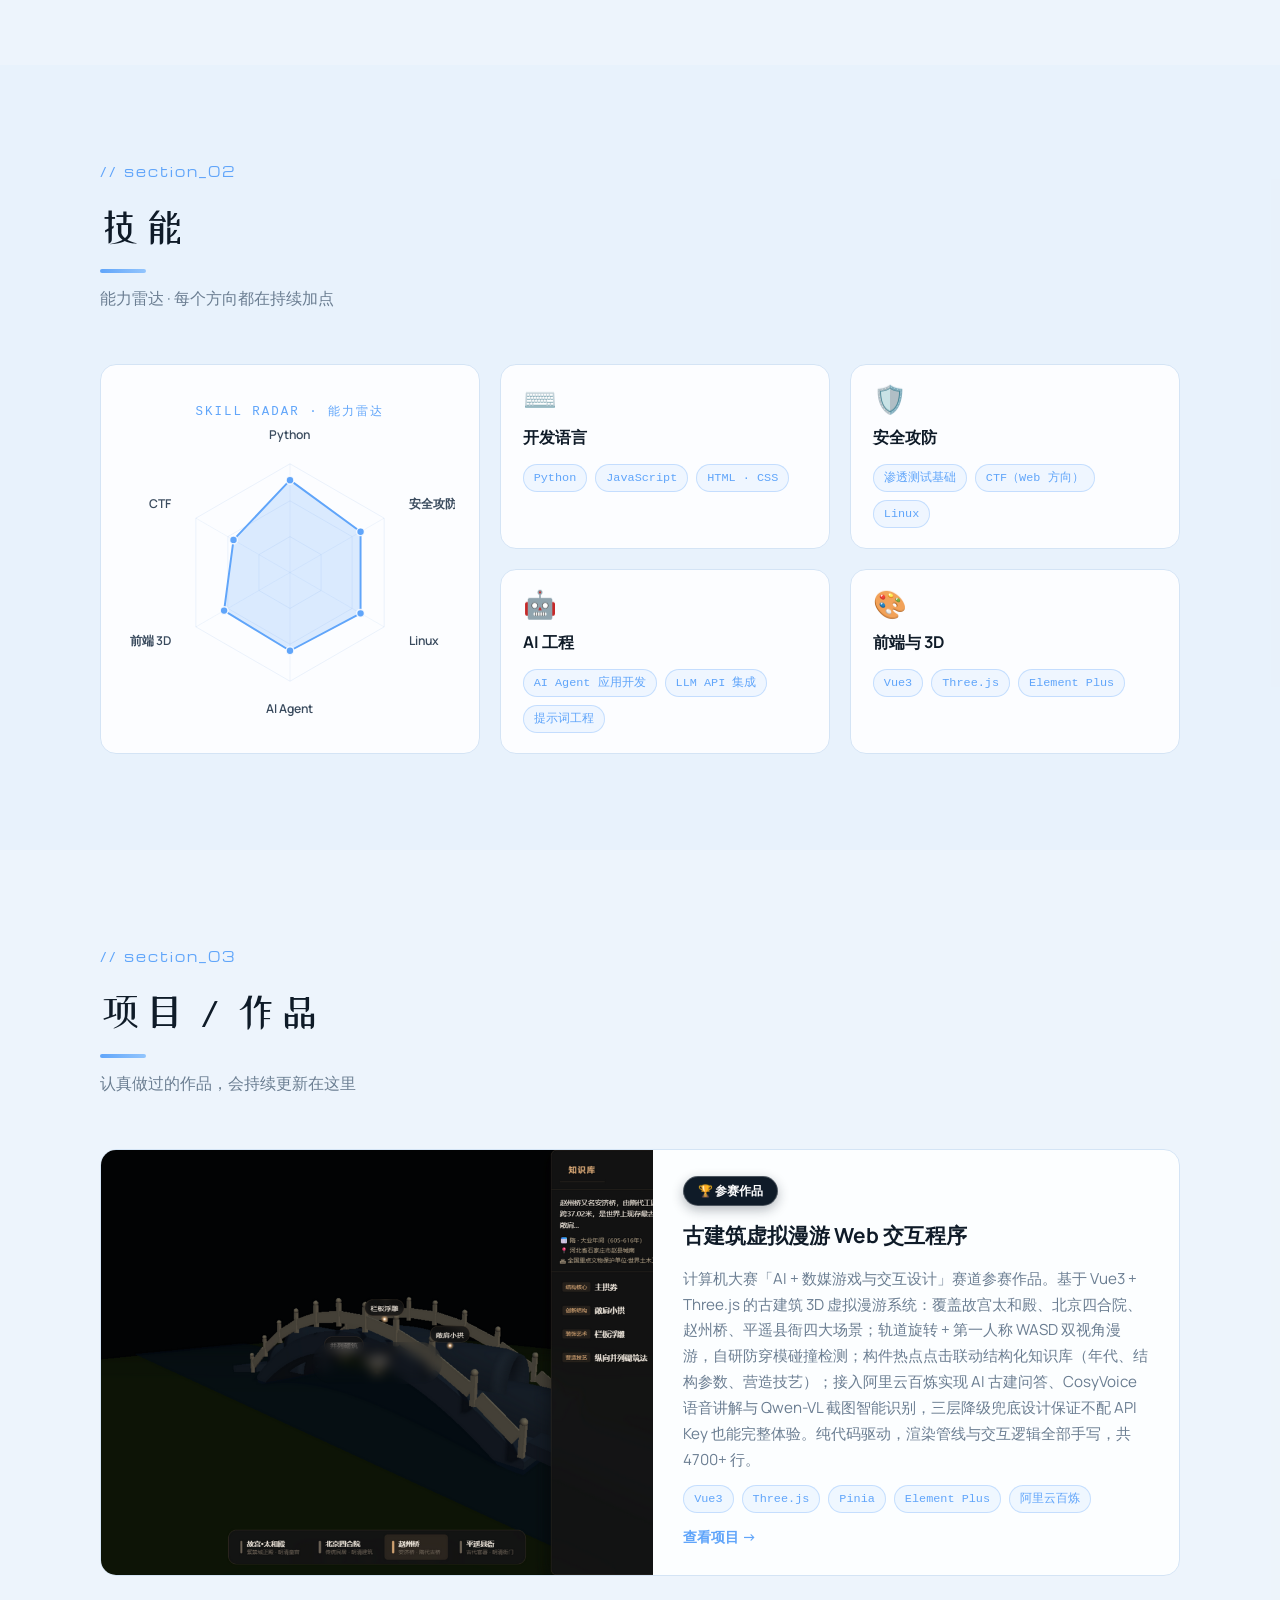
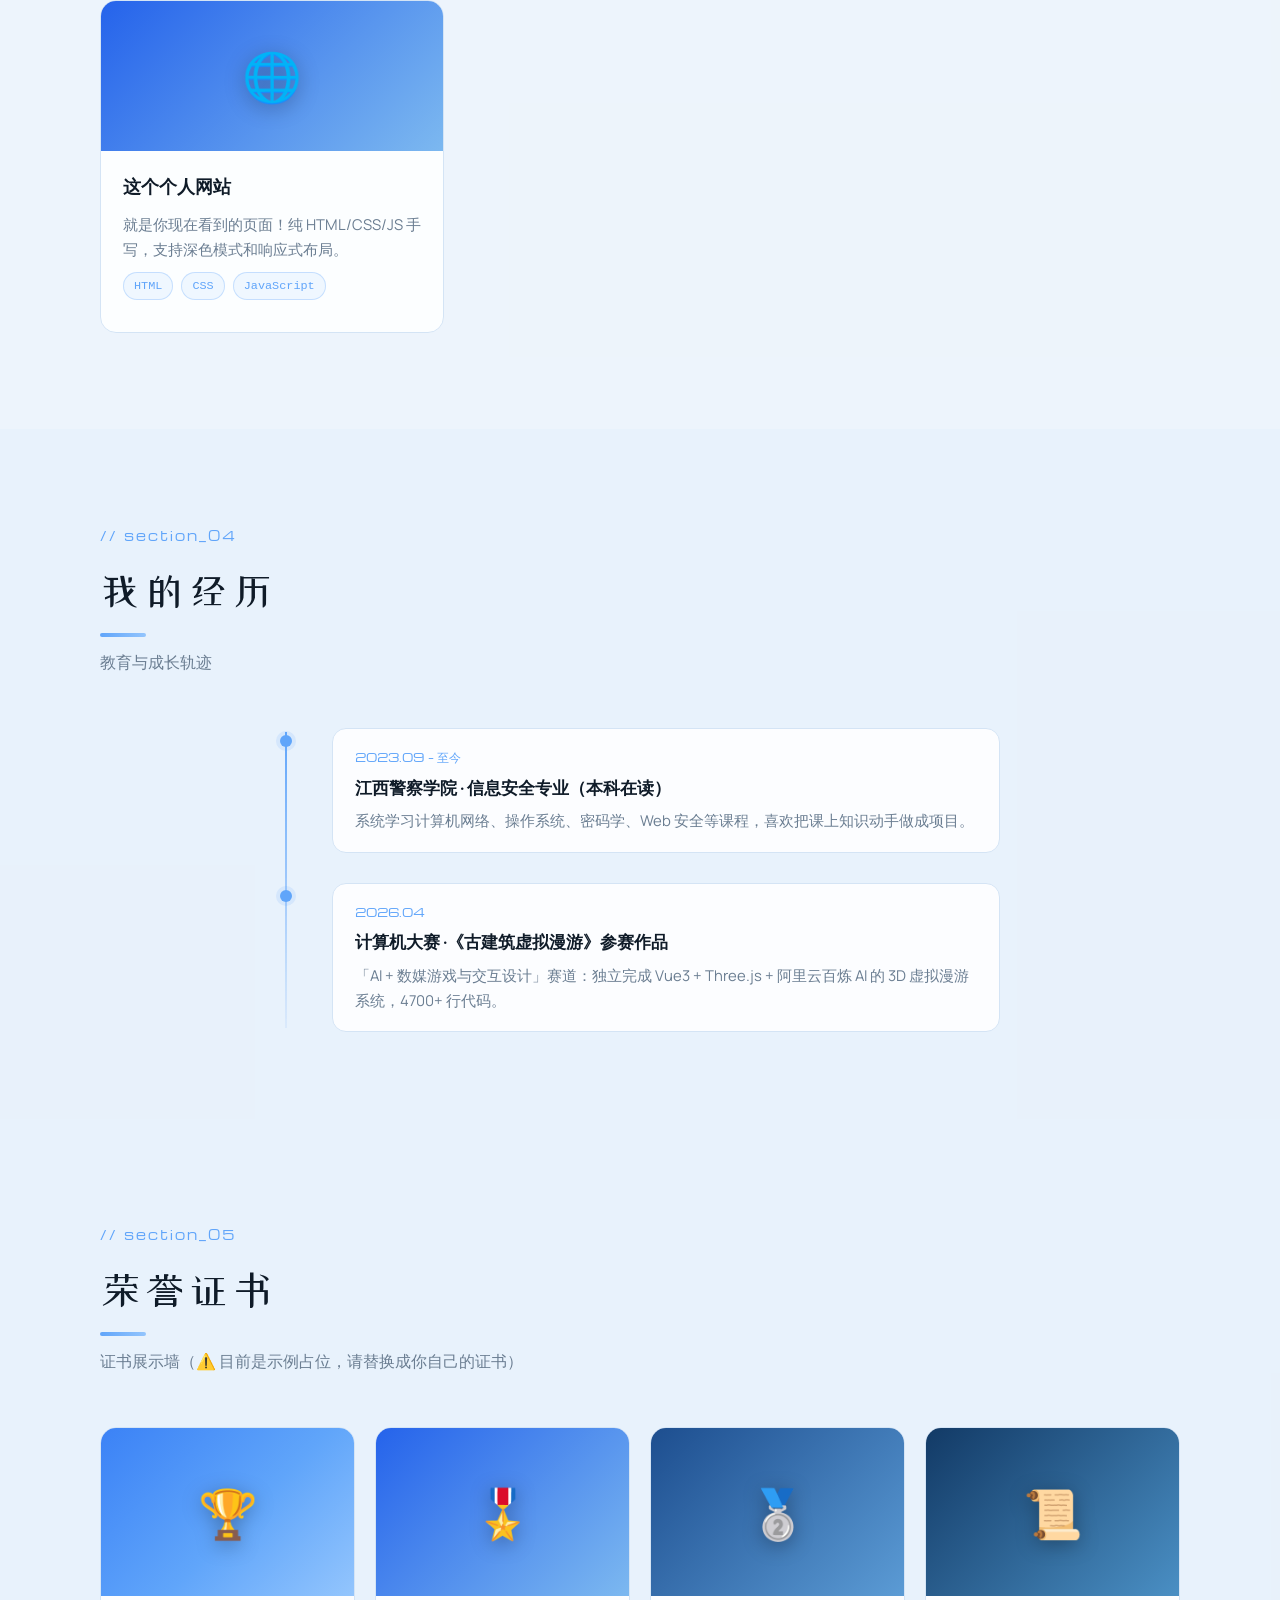
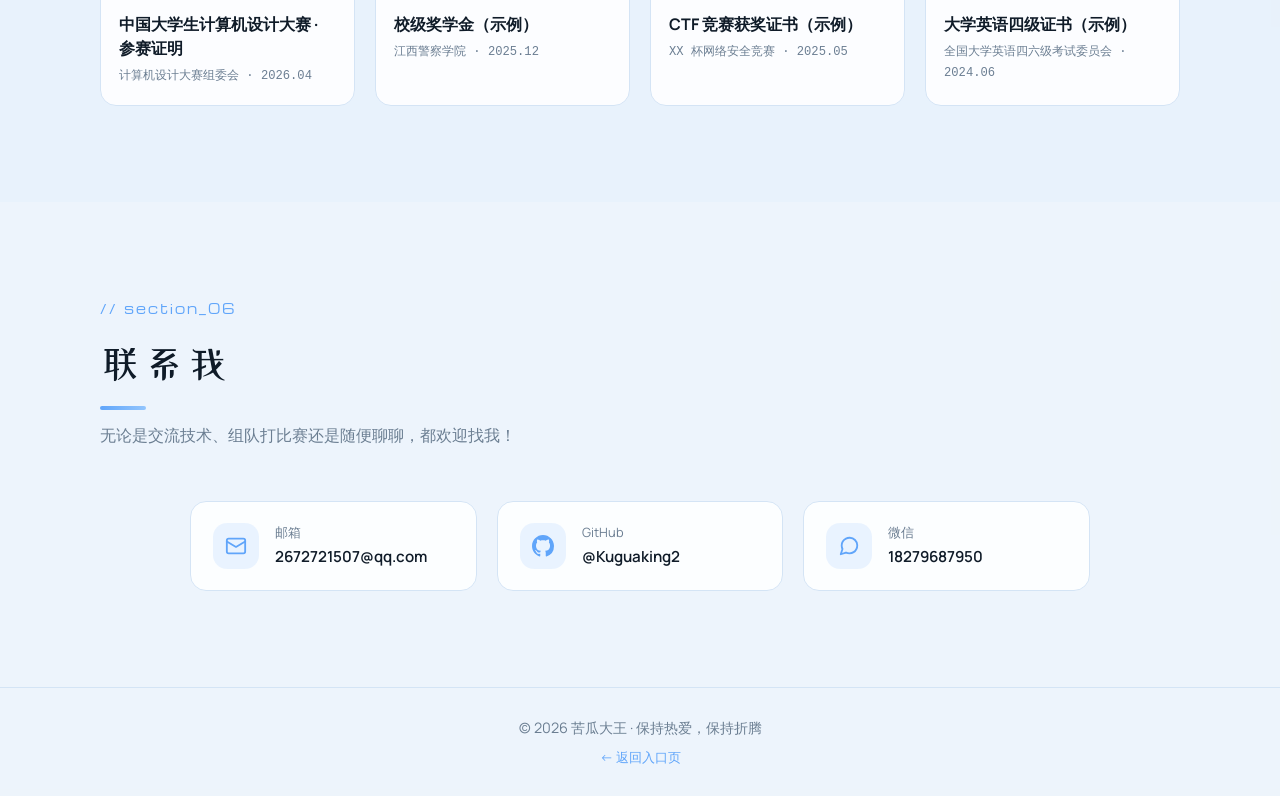
==== commit 8edef073: "refactor: 按需求取消水墨转场，返回按钮保持直接跳转" ====
--- a/intro/index.html
+++ b/intro/index.html
@@ -52,7 +52,7 @@
       <!-- 桌面端菜单（内容由 main.js 从 config.js 渲染） -->
       <ul class="nav-links" id="nav-links"></ul>
       <div class="nav-actions">
-        <a class="icon-btn" href="../" title="返回入口页" aria-label="返回入口页" data-ink-nav>
+        <a class="icon-btn" href="../" title="返回入口页" aria-label="返回入口页">
           <!-- 房子图标：点击回到 Lumora 风格入口页 -->
           <svg viewBox="0 0 24 24" fill="none" stroke="currentColor" stroke-width="2" stroke-linecap="round" stroke-linejoin="round"><path d="m3 9 9-7 9 7v11a2 2 0 0 1-2 2H5a2 2 0 0 1-2-2z"/><polyline points="9 22 9 12 15 12 15 22"/></svg>
         </a>
@@ -150,7 +150,7 @@
   <footer class="footer">
     <div class="container">
       <p id="footer-text"></p>
-      <p class="footer-home"><a href="../" data-ink-nav>← 返回入口页</a></p>
+      <p class="footer-home"><a href="../">← 返回入口页</a></p>
     </div>
   </footer>
 
@@ -170,114 +170,7 @@
   </div>
 
   <!-- 先加载内容配置，再加载渲染脚本（顺序不能反） -->
-  <!-- 水墨转场层：点击跨页链接时，宣纸白与浓墨从点击处错峰晕开铺满全屏，跳转后在新页面淡出揭开 -->
-  <div class="ink-transition" aria-hidden="true">
-    <svg viewBox="0 0 1920 1080" preserveAspectRatio="xMidYMid slice">
-      <defs>
-        <filter id="ink-bleed" x="-40%" y="-40%" width="180%" height="180%">
-          <feTurbulence type="fractalNoise" baseFrequency="0.03" numOctaves="4" seed="7" result="noise"/>
-          <feDisplacementMap in="SourceGraphic" in2="noise" scale="120"/>
-        </filter>
-        <filter id="ink-bleed-2" x="-40%" y="-40%" width="180%" height="180%">
-          <feTurbulence type="fractalNoise" baseFrequency="0.034" numOctaves="4" seed="31" result="noise"/>
-          <feDisplacementMap in="SourceGraphic" in2="noise" scale="120"/>
-        </filter>
-        <filter id="ink-bleed-3" x="-40%" y="-40%" width="180%" height="180%">
-          <feTurbulence type="fractalNoise" baseFrequency="0.028" numOctaves="4" seed="53" result="noise"/>
-          <feDisplacementMap in="SourceGraphic" in2="noise" scale="120"/>
-        </filter>
-      </defs>
-      <g id="ink-white" class="ink-layer" opacity="0" filter="url(#ink-bleed)">
-        <circle cx="0" cy="0" r="1000" fill="#f4f1e8"/>
-      </g>
-      <g id="ink-black" class="ink-layer" opacity="0" filter="url(#ink-bleed-2)">
-        <circle cx="0" cy="0" r="950" fill="#0b0e16"/>
-        <circle cx="0" cy="0" r="870" fill="#05070e"/>
-      </g>
-      <g id="ink-core" class="ink-layer" opacity="0" filter="url(#ink-bleed-3)">
-        <circle cx="0" cy="0" r="780" fill="#03050a"/>
-      </g>
-    </svg>
-  </div>
   <script src="js/config.js"></script>
   <script src="js/main.js"></script>
-  <script>
-    /* ===== 水墨转场：三层（宣纸白/浓墨/焦墨芯）错峰向外围洇开 =====
-       性能要点：各层按最终尺寸绘制一次（滤镜只算一次），
-       扩散用 CSS transition + transform 缩放（GPU 合成，不重算滤镜） */
-    (function () {
-      const layer = document.querySelector(".ink-transition");
-      if (!layer) return;
-      const reduceMotion = window.matchMedia("(prefers-reduced-motion: reduce)").matches;
-      const BASE_R = 1000;
-      const layers = [
-        { g: document.getElementById("ink-white"), mul: 1.26, delay: 0,   dur: 1300 },
-        { g: document.getElementById("ink-black"), mul: 1.0,  delay: 140, dur: 1300 },
-        { g: document.getElementById("ink-core"),  mul: 0.84, delay: 280, dur: 1300 },
-      ];
-
-      function toViewBox(x, y) {
-        const scale = Math.max(1920 / window.innerWidth, 1080 / window.innerHeight);
-        return [
-          x * scale + (1920 - window.innerWidth * scale) / 2,
-          y * scale + (1080 - window.innerHeight * scale) / 2,
-        ];
-      }
-
-      function place(l, x, y, scale) {
-        l.g.style.transform = "translate(" + x.toFixed(1) + "px, " + y.toFixed(1) + "px) scale(" + scale.toFixed(3) + ")";
-      }
-
-      function spread(x, y, done) {
-        layer.classList.add("play");
-        layers.forEach((l) => {
-          l.g.setAttribute("opacity", "1");
-          l.g.style.transition = "none";
-          place(l, x, y, 0.02);
-        });
-        void layer.getBoundingClientRect(); // 强制回流，确保初始状态先生效
-        layers.forEach((l) => {
-          l.g.style.transition = "transform " + l.dur + "ms cubic-bezier(0.25, 0.7, 0.3, 1) " + l.delay + "ms";
-          place(l, x, y, l.mul);
-        });
-        setTimeout(done, 1780); // 等最慢的焦墨芯洇完再跳转
-      }
-
-      // 到达新页面：若刚经历水墨转场（3 秒内），整幅水墨淡出揭开新页面
-      try {
-        const stamp = Number(sessionStorage.getItem("ink-nav") || 0);
-        if (stamp && Date.now() - stamp < 3000) {
-          sessionStorage.removeItem("ink-nav");
-          if (reduceMotion) return;
-          layer.classList.add("play");
-          layers.forEach((l) => {
-            l.g.style.transition = "none";
-            l.g.setAttribute("opacity", "1");
-            place(l, 960, 540, (Math.hypot(960, 540) + 320) / BASE_R);
-          });
-          void layer.getBoundingClientRect();
-          layers.forEach((l) => {
-            l.g.style.transition = "opacity 0.9s ease " + (l.delay || 0) + "ms";
-            l.g.setAttribute("opacity", "0");
-          });
-          setTimeout(() => {
-            layer.classList.remove("play");
-            layers.forEach((l) => (l.g.style.transition = ""));
-          }, 2000);
-        }
-      } catch (e) { /* 忽略隐私模式下的存储错误 */ }
-
-      document.querySelectorAll("[data-ink-nav]").forEach((link) => {
-        link.addEventListener("click", (e) => {
-          if (reduceMotion) return; // 减少动效：直接跳转
-          e.preventDefault();
-          const rect = link.getBoundingClientRect();
-          try { sessionStorage.setItem("ink-nav", String(Date.now())); } catch (err) {}
-          const [vx, vy] = toViewBox(rect.left + rect.width / 2, rect.top + rect.height / 2);
-          spread(vx, vy, () => { location.href = link.getAttribute("href"); });
-        });
-      });
-    })();
-  </script>
 </body>
 </html>
--- a/intro/css/style.css
+++ b/intro/css/style.css
@@ -899,15 +899,3 @@
 
 /* 水墨转场层：点击跨页链接（返回入口页）时铺满全屏 */
 
-
-/* 水墨转场层：点击跨页链接时铺满全屏 */
-.ink-transition {
-  position: fixed;
-  inset: 0;
-  z-index: 400;
-  pointer-events: none;
-  display: none;
-}
-.ink-transition.play { display: block; }
-.ink-transition svg { width: 100%; height: 100%; display: block; }
-.ink-layer { transform-box: view-box; transform-origin: 0 0; will-change: transform, opacity; }
